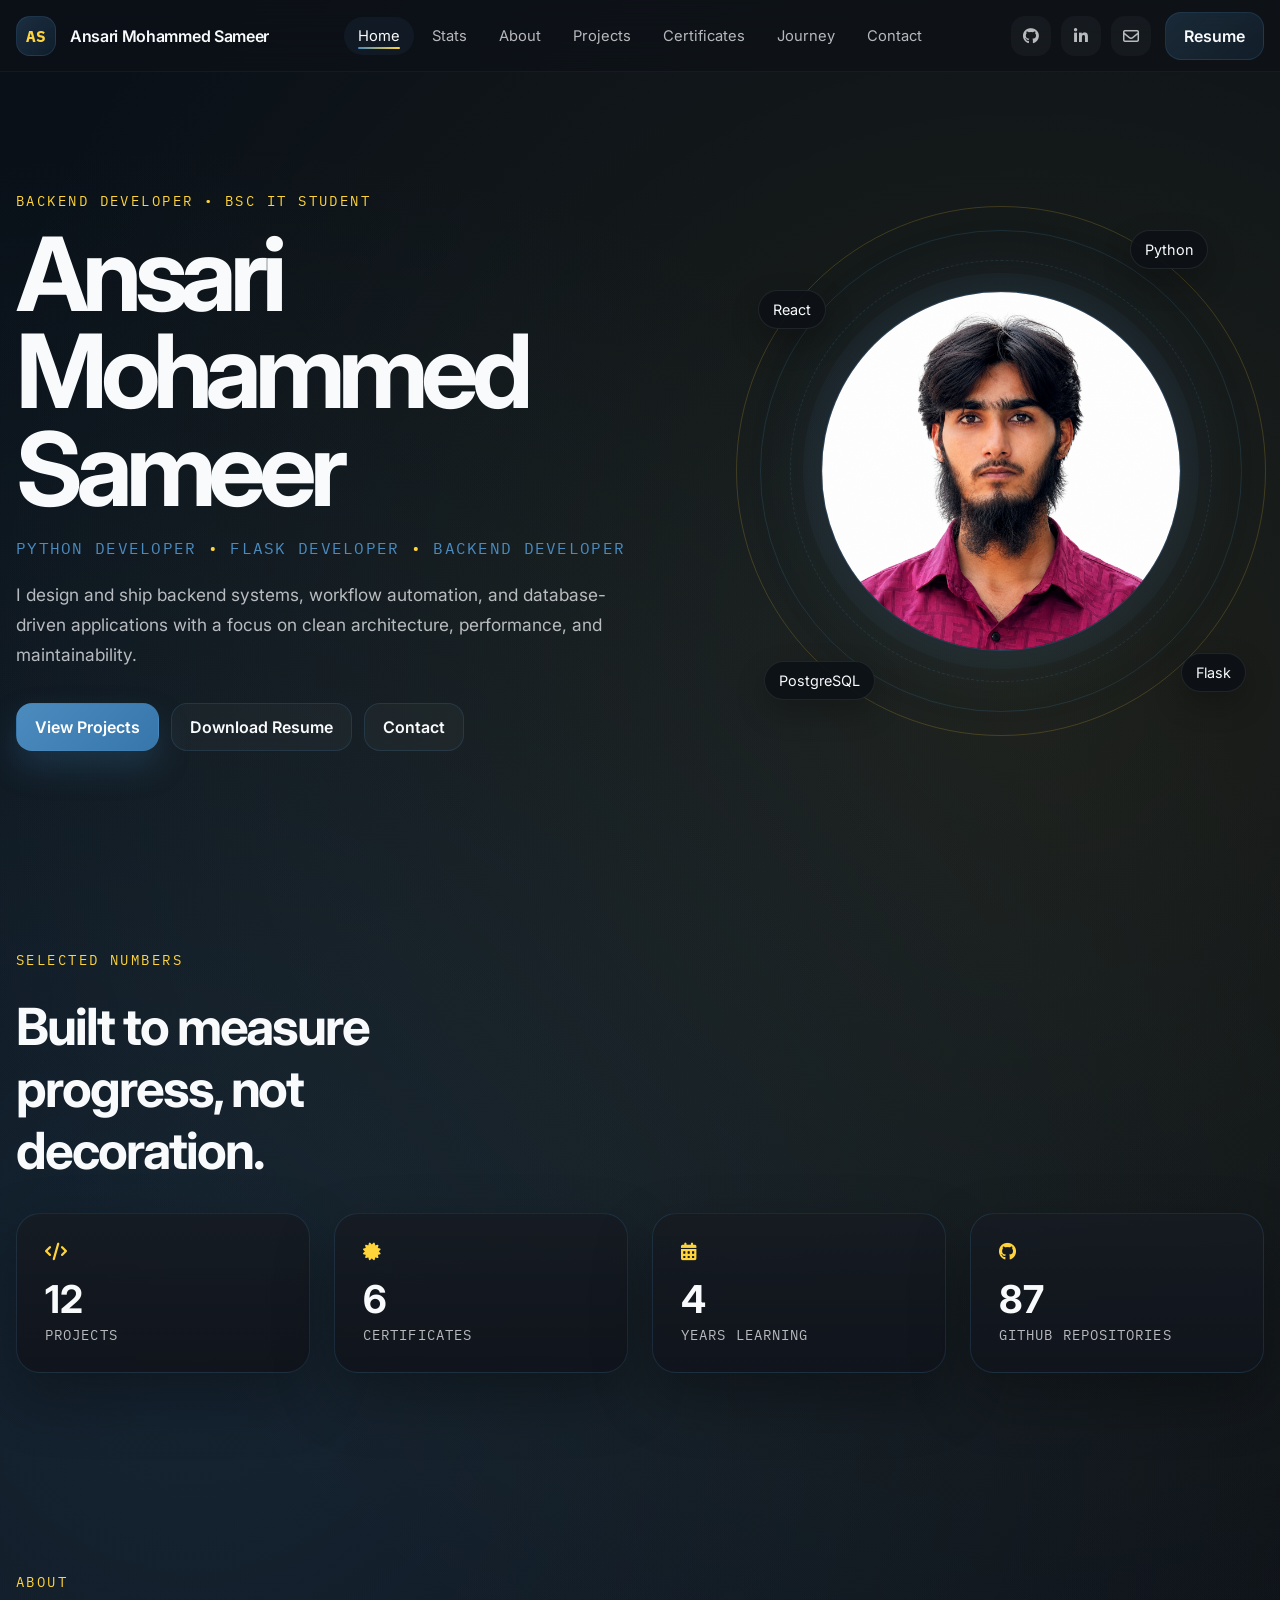
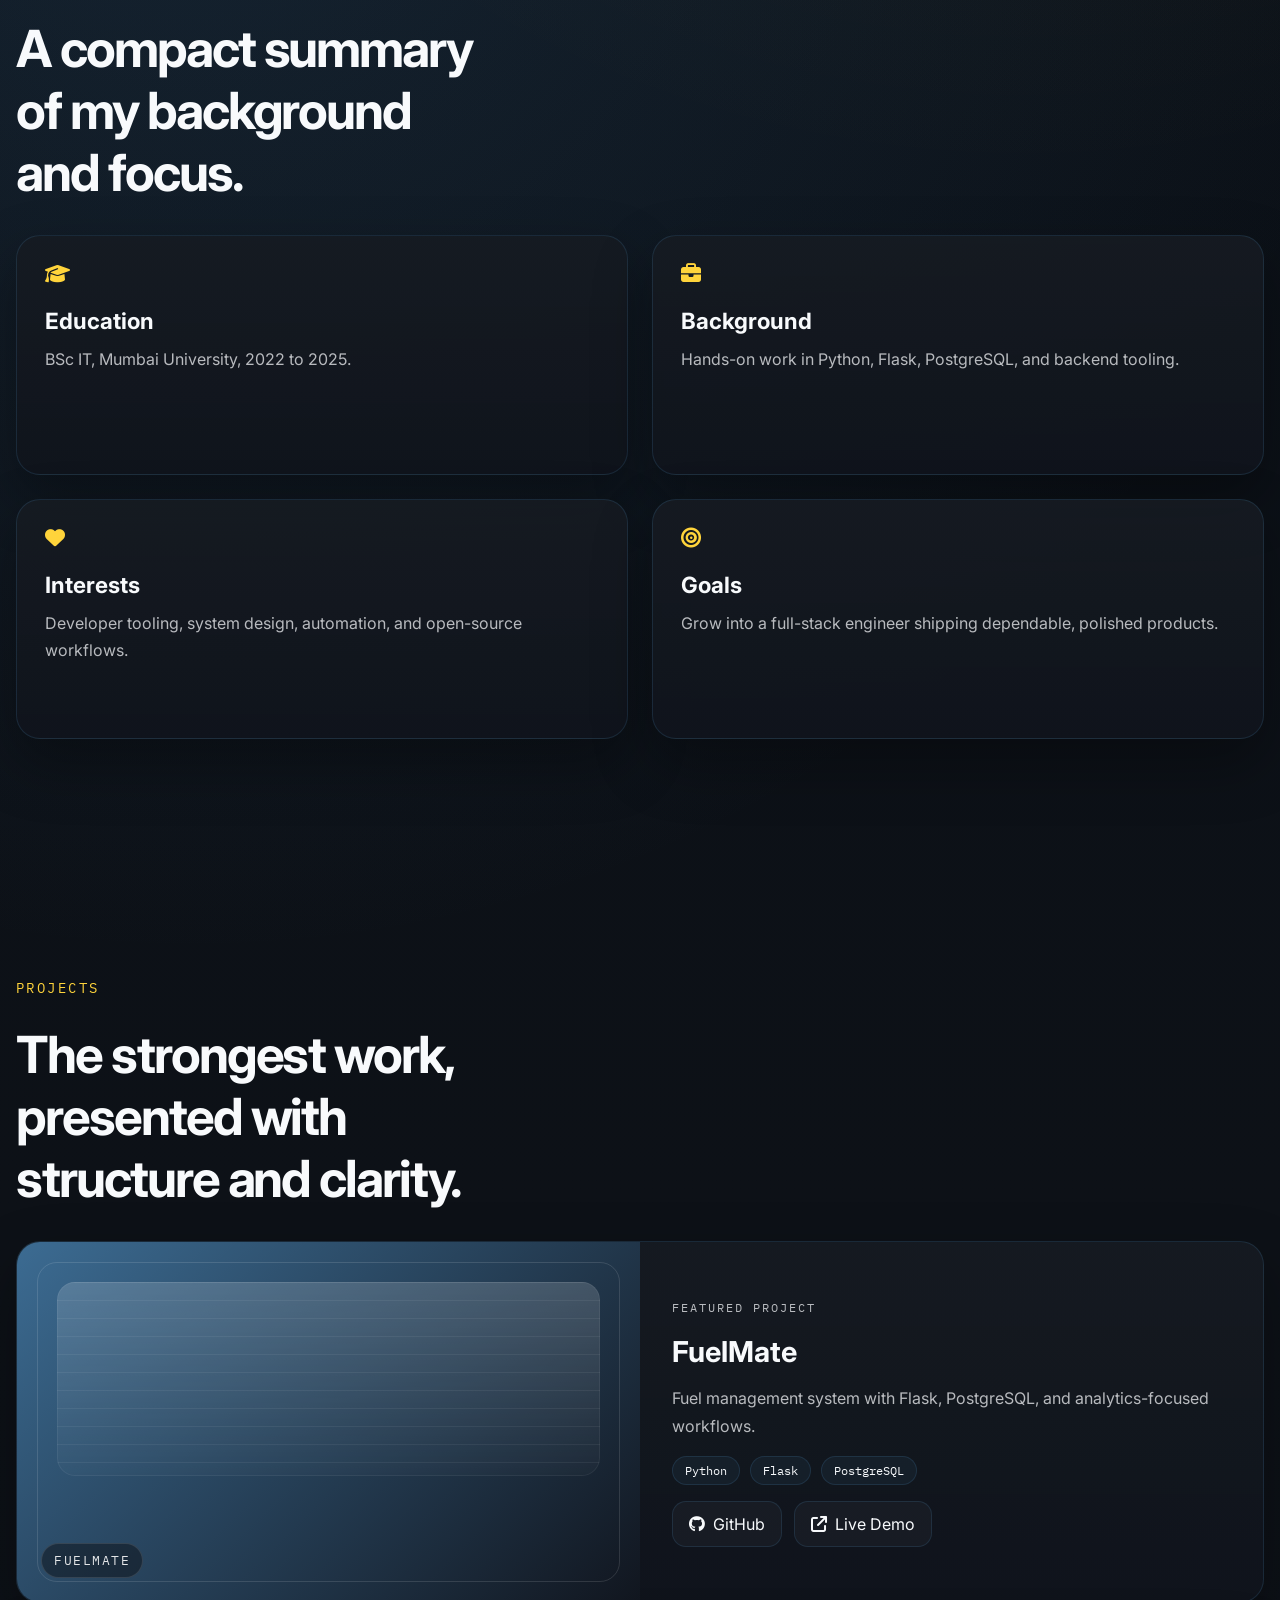
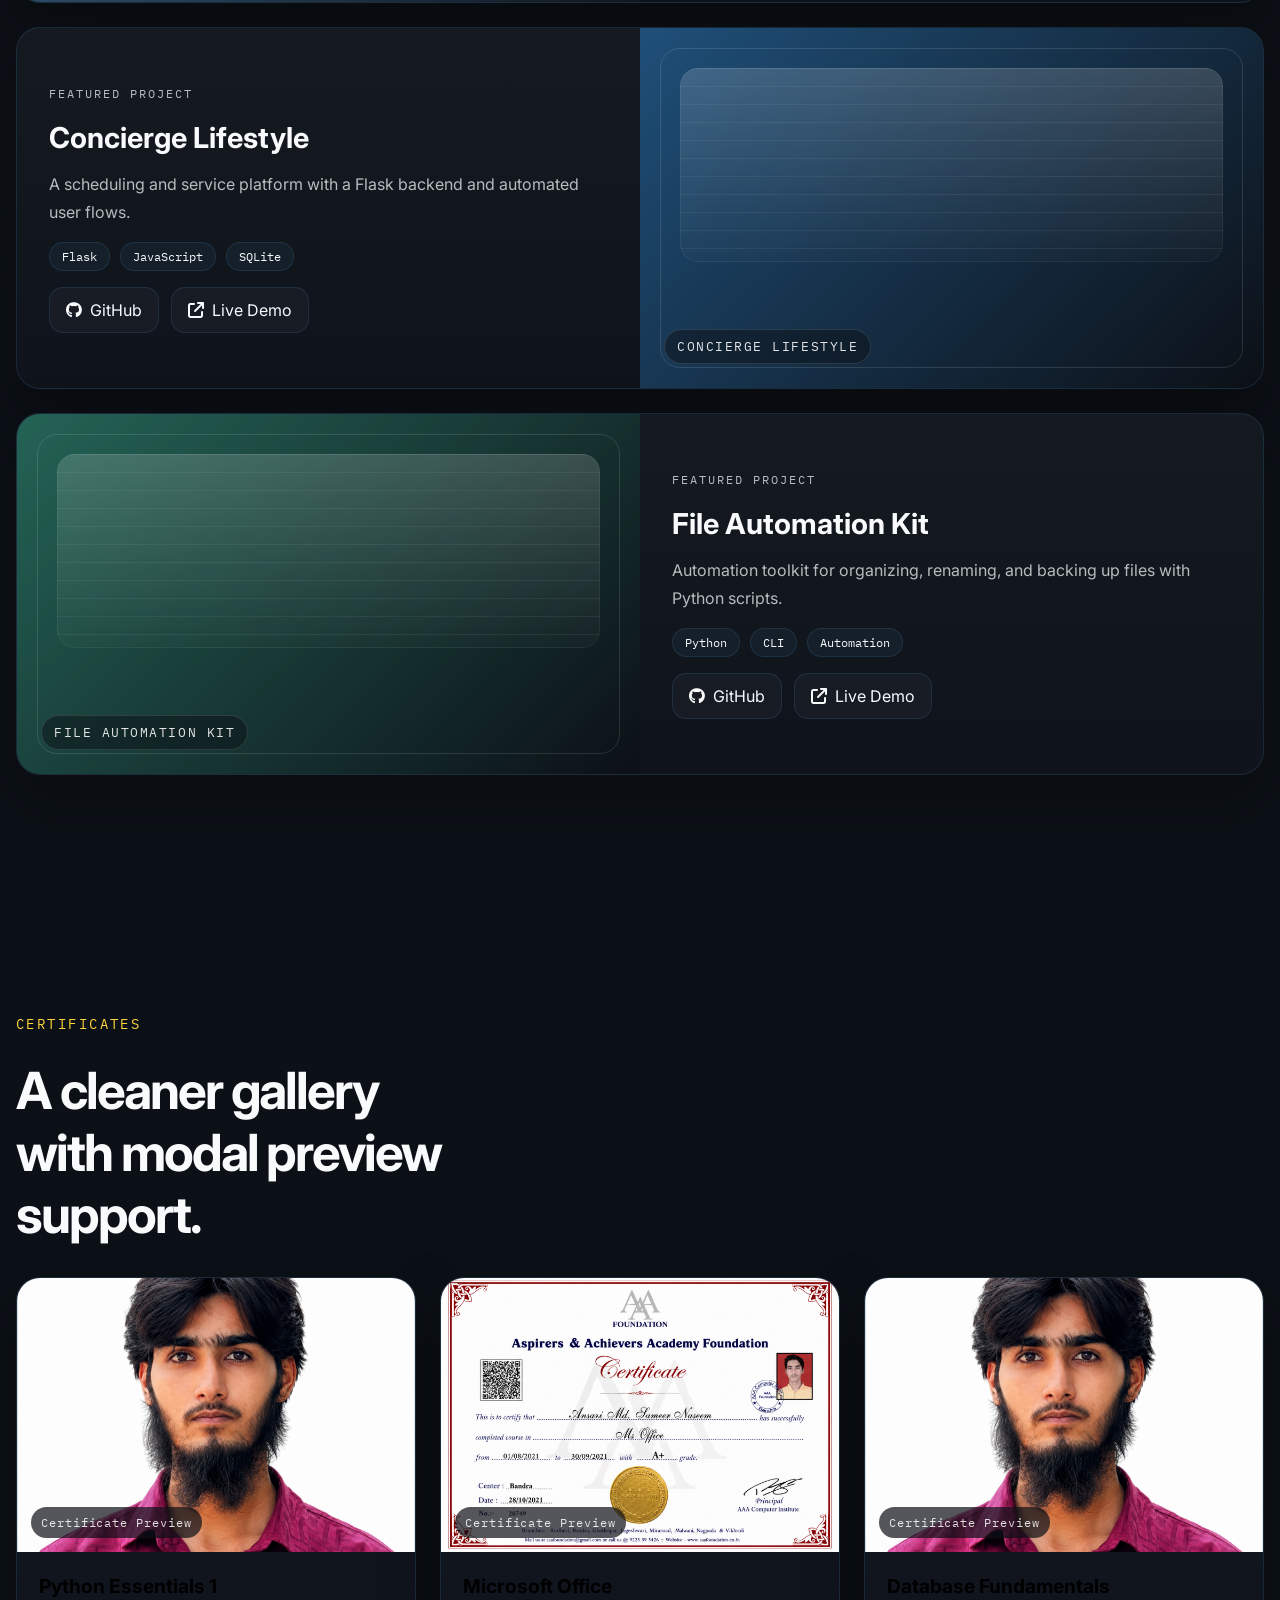
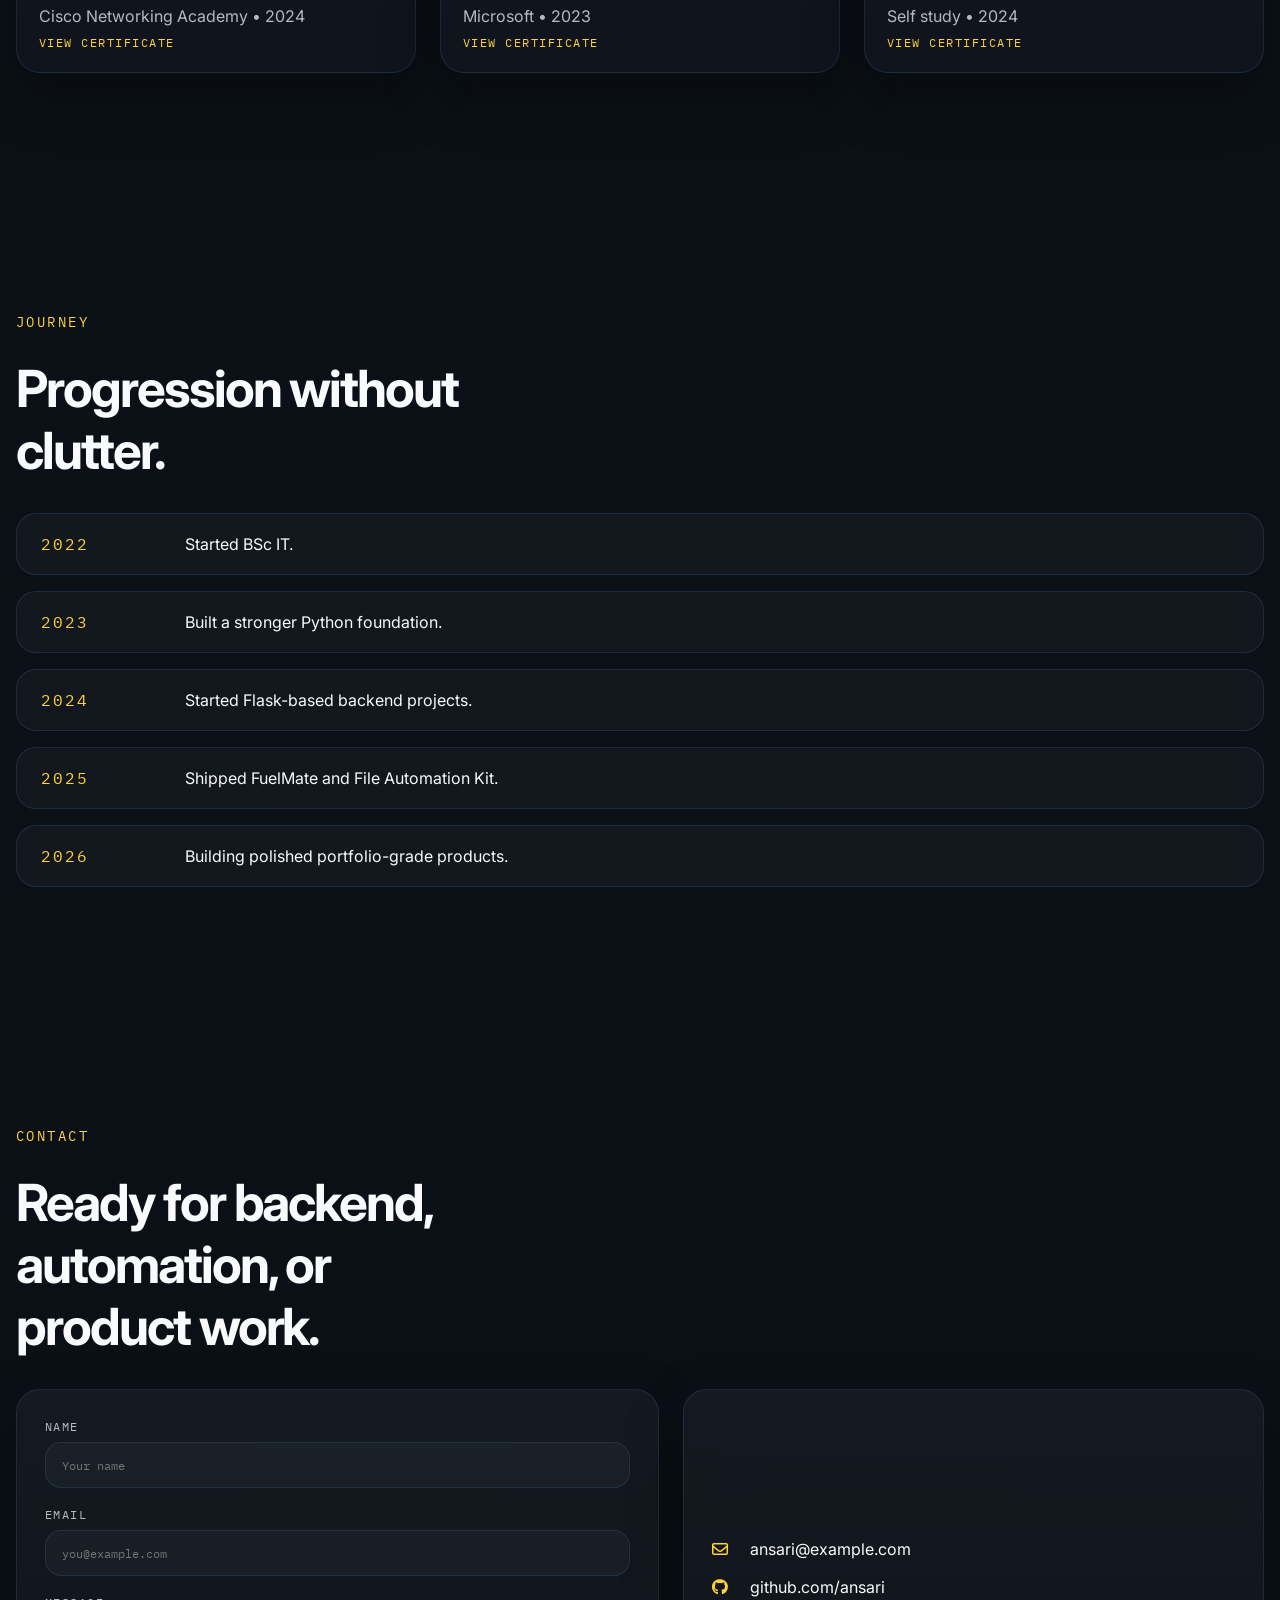
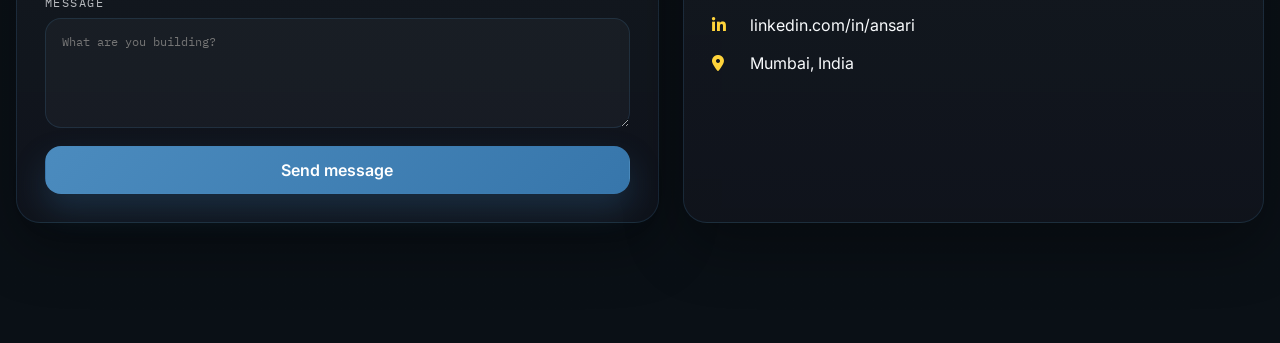
==== index.html @ 818514d9 "Initial portfolio setup" ====
<!DOCTYPE html>
<html lang="en">
<head>
  <meta charset="UTF-8">
  <meta name="viewport" content="width=device-width, initial-scale=1.0">
  <meta name="description" content="Ansari Mohammed Sameer - Backend developer portfolio focused on Python, Flask, PostgreSQL, and modern web systems.">
  <title>Ansari Mohammed Sameer | Backend Developer</title>
  <link rel="preconnect" href="https://fonts.googleapis.com">
  <link rel="preconnect" href="https://fonts.gstatic.com" crossorigin>
  <link href="https://fonts.googleapis.com/css2?family=Inter:wght@400;500;600;700;800&family=IBM+Plex+Mono:wght@400;500;600;700&display=swap" rel="stylesheet">
  <link rel="stylesheet" href="https://cdnjs.cloudflare.com/ajax/libs/font-awesome/6.5.2/css/all.min.css">
  <link rel="stylesheet" href="assets/css/style.css">
  <script src="https://cdn.jsdelivr.net/npm/gsap@3.12.5/dist/gsap.min.js" defer></script>
  <script src="https://cdn.jsdelivr.net/npm/gsap@3.12.5/dist/ScrollTrigger.min.js" defer></script>
  <script src="assets/js/main.js" defer></script>
</head>
<body>
  <div class="page-shell">
    <header class="site-header" id="site-header">
      <div class="container header-inner">
        <a class="brand" href="#hero" aria-label="Go to top">
          <span class="brand-mark">AS</span>
          <span class="brand-text">Ansari Mohammed Sameer</span>
        </a>
        <button class="nav-toggle" type="button" aria-label="Open menu" aria-expanded="false">
          <span></span><span></span><span></span>
        </button>
        <nav class="site-nav" aria-label="Primary navigation">
          <a href="#hero" class="nav-link is-active">Home</a>
          <a href="#stats" class="nav-link">Stats</a>
          <a href="#about" class="nav-link">About</a>
          <a href="#projects" class="nav-link">Projects</a>
          <a href="#certificates" class="nav-link">Certificates</a>
          <a href="#journey" class="nav-link">Journey</a>
          <a href="#contact" class="nav-link">Contact</a>
        </nav>
        <div class="header-actions">
          <div class="social-links" aria-label="Social links">
            <a href="#" aria-label="GitHub"><i class="fa-brands fa-github"></i></a>
            <a href="#" aria-label="LinkedIn"><i class="fa-brands fa-linkedin-in"></i></a>
            <a href="#" aria-label="Email"><i class="fa-regular fa-envelope"></i></a>
          </div>
          <a href="#" class="resume-button">Resume</a>
        </div>
      </div>
      <div class="nav-backdrop" hidden></div>
    </header>

    <main>
      <section class="hero section" id="hero">
        <div class="container hero-grid">
          <div class="hero-copy">
            <p class="eyebrow">Backend Developer • BSc IT Student</p>
            <h1>Ansari Mohammed Sameer</h1>
            <p class="role-line">Python Developer <span>•</span> Flask Developer <span>•</span> Backend Developer</p>
            <p class="hero-description">
              I design and ship backend systems, workflow automation, and database-driven applications with a focus on clean architecture, performance, and maintainability.
            </p>
            <div class="hero-actions">
              <a href="#projects" class="button button-primary">View Projects</a>
              <a href="#" class="button button-secondary resume-trigger">Download Resume</a>
              <a href="#contact" class="button button-secondary">Contact</a>
            </div>
          </div>

          <div class="hero-visual" aria-label="Profile and technology showcase">
            <div class="profile-orbit">
              <div class="orbit-ring orbit-ring-1"></div>
              <div class="orbit-ring orbit-ring-2"></div>
              <div class="orbit-ring orbit-ring-3"></div>
              <div class="orbit-core">
                <img src="assets/images/profile.png" alt="Ansari Mohammed Sameer">
              </div>
              <span class="tech-badge tech-badge-python">Python</span>
              <span class="tech-badge tech-badge-flask">Flask</span>
              <span class="tech-badge tech-badge-postgres">PostgreSQL</span>
              <span class="tech-badge tech-badge-react">React</span>
            </div>
          </div>
        </div>
      </section>

      <section class="stats section section-tight" id="stats">
        <div class="container">
          <div class="section-heading">
            <p class="eyebrow">Selected numbers</p>
            <h2>Built to measure progress, not decoration.</h2>
          </div>
          <div class="stats-grid">
            <article class="stat-card">
              <i class="fa-solid fa-code"></i>
              <strong data-count="12">0</strong>
              <span>Projects</span>
            </article>
            <article class="stat-card">
              <i class="fa-solid fa-certificate"></i>
              <strong data-count="6">0</strong>
              <span>Certificates</span>
            </article>
            <article class="stat-card">
              <i class="fa-solid fa-calendar-days"></i>
              <strong data-count="4">0</strong>
              <span>Years Learning</span>
            </article>
            <article class="stat-card">
              <i class="fa-brands fa-github"></i>
              <strong data-count="87">0</strong>
              <span>GitHub Repositories</span>
            </article>
          </div>
        </div>
      </section>

      <section class="section" id="about">
        <div class="container">
          <div class="section-heading">
            <p class="eyebrow">About</p>
            <h2>A compact summary of my background and focus.</h2>
          </div>
          <div class="feature-grid">
            <article class="feature-card">
              <i class="fa-solid fa-graduation-cap"></i>
              <h3>Education</h3>
              <p>BSc IT, Mumbai University, 2022 to 2025.</p>
            </article>
            <article class="feature-card">
              <i class="fa-solid fa-briefcase"></i>
              <h3>Background</h3>
              <p>Hands-on work in Python, Flask, PostgreSQL, and backend tooling.</p>
            </article>
            <article class="feature-card">
              <i class="fa-solid fa-heart"></i>
              <h3>Interests</h3>
              <p>Developer tooling, system design, automation, and open-source workflows.</p>
            </article>
            <article class="feature-card">
              <i class="fa-solid fa-bullseye"></i>
              <h3>Goals</h3>
              <p>Grow into a full-stack engineer shipping dependable, polished products.</p>
            </article>
          </div>
        </div>
      </section>

      <section class="section" id="projects">
        <div class="container">
          <div class="section-heading">
            <p class="eyebrow">Projects</p>
            <h2>The strongest work, presented with structure and clarity.</h2>
          </div>
          <div class="project-stack">
            <article class="project-card project-card-left">
              <div class="project-visual project-visual-fuelmate">
                <span class="project-screenshot-label">FuelMate</span>
              </div>
              <div class="project-content">
                <p class="project-kicker">Featured project</p>
                <h3>FuelMate</h3>
                <p>Fuel management system with Flask, PostgreSQL, and analytics-focused workflows.</p>
                <div class="tech-row">
                  <span>Python</span><span>Flask</span><span>PostgreSQL</span>
                </div>
                <div class="project-links">
                  <a href="#"><i class="fa-brands fa-github"></i> GitHub</a>
                  <a href="#"><i class="fa-solid fa-arrow-up-right-from-square"></i> Live Demo</a>
                </div>
              </div>
            </article>

            <article class="project-card project-card-right">
              <div class="project-visual project-visual-concierge">
                <span class="project-screenshot-label">Concierge Lifestyle</span>
              </div>
              <div class="project-content">
                <p class="project-kicker">Featured project</p>
                <h3>Concierge Lifestyle</h3>
                <p>A scheduling and service platform with a Flask backend and automated user flows.</p>
                <div class="tech-row">
                  <span>Flask</span><span>JavaScript</span><span>SQLite</span>
                </div>
                <div class="project-links">
                  <a href="#"><i class="fa-brands fa-github"></i> GitHub</a>
                  <a href="#"><i class="fa-solid fa-arrow-up-right-from-square"></i> Live Demo</a>
                </div>
              </div>
            </article>

            <article class="project-card project-card-left">
              <div class="project-visual project-visual-automation">
                <span class="project-screenshot-label">File Automation Kit</span>
              </div>
              <div class="project-content">
                <p class="project-kicker">Featured project</p>
                <h3>File Automation Kit</h3>
                <p>Automation toolkit for organizing, renaming, and backing up files with Python scripts.</p>
                <div class="tech-row">
                  <span>Python</span><span>CLI</span><span>Automation</span>
                </div>
                <div class="project-links">
                  <a href="#"><i class="fa-brands fa-github"></i> GitHub</a>
                  <a href="#"><i class="fa-solid fa-arrow-up-right-from-square"></i> Live Demo</a>
                </div>
              </div>
            </article>
          </div>
        </div>
      </section>

      <section class="section" id="certificates">
        <div class="container">
          <div class="section-heading">
            <p class="eyebrow">Certificates</p>
            <h2>A cleaner gallery with modal preview support.</h2>
          </div>
          <div class="certificate-grid">
            <button class="certificate-card" data-title="Python Essentials 1" data-issuer="Cisco Networking Academy" data-year="2024" data-preview="assets/images/profile.png" type="button">
              <div class="certificate-image certificate-image-placeholder">
                <img src="assets/images/profile.png" alt="Python Essentials 1 preview">
              </div>
              <div class="certificate-meta">
                <h3>Python Essentials 1</h3>
                <p>Cisco Networking Academy • 2024</p>
                <span>View certificate</span>
              </div>
            </button>
            <button class="certificate-card" data-title="Microsoft Office" data-issuer="Microsoft" data-year="2023" data-preview="assets/images/MS-Office.png" type="button">
              <div class="certificate-image">
                <img src="assets/images/MS-Office.png" alt="Microsoft Office certificate">
              </div>
              <div class="certificate-meta">
                <h3>Microsoft Office</h3>
                <p>Microsoft • 2023</p>
                <span>View certificate</span>
              </div>
            </button>
            <button class="certificate-card" data-title="Database Fundamentals" data-issuer="Self study" data-year="2024" data-preview="assets/images/profile.png" type="button">
              <div class="certificate-image certificate-image-placeholder">
                <img src="assets/images/profile.png" alt="Database Fundamentals preview">
              </div>
              <div class="certificate-meta">
                <h3>Database Fundamentals</h3>
                <p>Self study • 2024</p>
                <span>View certificate</span>
              </div>
            </button>
          </div>
        </div>
      </section>

      <section class="section" id="journey">
        <div class="container">
          <div class="section-heading">
            <p class="eyebrow">Journey</p>
            <h2>Progression without clutter.</h2>
          </div>
          <div class="timeline">
            <article class="timeline-item"><span>2022</span><p>Started BSc IT.</p></article>
            <article class="timeline-item"><span>2023</span><p>Built a stronger Python foundation.</p></article>
            <article class="timeline-item"><span>2024</span><p>Started Flask-based backend projects.</p></article>
            <article class="timeline-item"><span>2025</span><p>Shipped FuelMate and File Automation Kit.</p></article>
            <article class="timeline-item"><span>2026</span><p>Building polished portfolio-grade products.</p></article>
          </div>
        </div>
      </section>

      <section class="section" id="contact">
        <div class="container">
          <div class="section-heading">
            <p class="eyebrow">Contact</p>
            <h2>Ready for backend, automation, or product work.</h2>
          </div>
          <div class="contact-grid">
            <form class="contact-form">
              <label>
                Name
                <input type="text" placeholder="Your name" required>
              </label>
              <label>
                Email
                <input type="email" placeholder="you@example.com" required>
              </label>
              <label>
                Message
                <textarea rows="5" placeholder="What are you building?"></textarea>
              </label>
              <button type="submit" class="button button-primary">Send message</button>
            </form>
            <aside class="contact-panel">
              <p><i class="fa-regular fa-envelope"></i> ansari@example.com</p>
              <p><i class="fa-brands fa-github"></i> github.com/ansari</p>
              <p><i class="fa-brands fa-linkedin-in"></i> linkedin.com/in/ansari</p>
              <p><i class="fa-solid fa-location-dot"></i> Mumbai, India</p>
            </aside>
          </div>
        </div>
      </section>
    </main>
  </div>

  <div class="modal-overlay" hidden>
    <div class="modal-dialog" role="dialog" aria-modal="true" aria-labelledby="certificate-title">
      <button class="modal-close" type="button" aria-label="Close preview"><i class="fa-solid fa-xmark"></i></button>
      <div class="modal-preview">
        <img src="" alt="">
      </div>
      <div class="modal-copy">
        <h3 id="certificate-title"></h3>
        <p></p>
      </div>
    </div>
  </div>
</body>
</html>
---- assets/css/style.css ----
:root {
  --blue: #4B8BBE;
  --dark-blue: #3776AB;
  --yellow: #FFD43B;
  --bg: #0D1117;
  --surface: rgba(22, 27, 34, 0.88);
  --surface-strong: #161B22;
  --surface-soft: #1C222B;
  --border: rgba(75, 139, 190, 0.18);
  --border-strong: rgba(75, 139, 190, 0.35);
  --text: #F8FAFC;
  --muted: rgba(248, 250, 252, 0.72);
  --shadow: 0 24px 60px rgba(0, 0, 0, 0.32);
  --radius-card: 24px;
  --radius-button: 16px;
  --container: 1280px;
  --space-8: 8px;
  --space-12: 12px;
  --space-16: 16px;
  --space-24: 24px;
  --space-32: 32px;
  --space-48: 48px;
  --space-64: 64px;
  --space-80: 80px;
  --space-120: 120px;
  --mono: 'IBM Plex Mono', monospace;
  --sans: 'Inter', system-ui, -apple-system, sans-serif;
}

* { box-sizing: border-box; }
html { scroll-behavior: smooth; }
body {
  margin: 0;
  font-family: var(--sans);
  color: var(--text);
  background:
    radial-gradient(circle at 15% 20%, rgba(75, 139, 190, 0.16), transparent 22%),
    radial-gradient(circle at 80% 10%, rgba(255, 212, 59, 0.08), transparent 18%),
    linear-gradient(180deg, #091018 0%, var(--bg) 42%, #0a1016 100%);
  overflow-x: clip;
}
body.nav-open { overflow: hidden; }
img { display: block; max-width: 100%; }
a { color: inherit; text-decoration: none; }
button, input, textarea { font: inherit; }

.container {
  width: min(calc(100% - 32px), var(--container));
  margin: 0 auto;
}

.page-shell {
  position: relative;
}

.site-header {
  position: sticky;
  top: 0;
  z-index: 30;
  height: 72px;
  backdrop-filter: blur(18px);
  -webkit-backdrop-filter: blur(18px);
  background: rgba(13, 17, 23, 0.62);
  border-bottom: 1px solid rgba(255, 255, 255, 0.04);
}

.header-inner {
  height: 72px;
  display: grid;
  grid-template-columns: auto 1fr auto;
  align-items: center;
  gap: var(--space-24);
}

.brand {
  display: inline-flex;
  align-items: center;
  gap: 14px;
  min-width: 0;
}

.brand-mark {
  width: 40px;
  height: 40px;
  border-radius: 14px;
  display: grid;
  place-items: center;
  background: linear-gradient(135deg, rgba(75, 139, 190, 0.25), rgba(55, 118, 171, 0.14));
  border: 1px solid var(--border);
  color: var(--yellow);
  font-family: var(--mono);
  font-weight: 700;
}

.brand-text {
  font-weight: 600;
  letter-spacing: -0.02em;
  white-space: nowrap;
  overflow: hidden;
  text-overflow: ellipsis;
}

.site-nav {
  display: flex;
  justify-content: center;
  gap: 4px;
  align-items: center;
}

.nav-link {
  position: relative;
  padding: 10px 14px;
  color: var(--muted);
  font-size: 0.92rem;
  border-radius: 999px;
  transition: color 180ms ease, background-color 180ms ease, transform 180ms ease;
}

.nav-link::after {
  content: '';
  position: absolute;
  left: 14px;
  right: 14px;
  bottom: 6px;
  height: 2px;
  border-radius: 999px;
  background: linear-gradient(90deg, var(--blue), var(--yellow));
  transform: scaleX(0);
  transform-origin: center;
  transition: transform 220ms ease;
}

.nav-link:hover,
.nav-link.is-active {
  color: var(--text);
  background: rgba(75, 139, 190, 0.08);
}

.nav-link.is-active::after {
  transform: scaleX(1);
}

.header-actions {
  display: flex;
  align-items: center;
  gap: 14px;
}

.social-links {
  display: flex;
  align-items: center;
  gap: 10px;
}

.social-links a {
  width: 40px;
  height: 40px;
  display: grid;
  place-items: center;
  border-radius: 14px;
  color: var(--muted);
  background: rgba(255, 255, 255, 0.03);
  border: 1px solid transparent;
  transition: transform 180ms ease, color 180ms ease, border-color 180ms ease, background 180ms ease;
}

.social-links a:hover {
  transform: translateY(-2px);
  color: var(--yellow);
  border-color: var(--border);
  background: rgba(75, 139, 190, 0.08);
}

.resume-button,
.button {
  display: inline-flex;
  align-items: center;
  justify-content: center;
  gap: 10px;
  min-height: 48px;
  padding: 0 18px;
  border-radius: var(--radius-button);
  border: 1px solid transparent;
  font-weight: 600;
  transition: transform 180ms ease, background 180ms ease, border-color 180ms ease, color 180ms ease, box-shadow 180ms ease;
}

.resume-button {
  background: linear-gradient(135deg, rgba(75, 139, 190, 0.2), rgba(55, 118, 171, 0.12));
  border-color: var(--border);
}

.button-primary {
  background: linear-gradient(135deg, var(--blue), var(--dark-blue));
  color: #fff;
  box-shadow: 0 16px 32px rgba(55, 118, 171, 0.26);
}

.button-secondary {
  background: rgba(255, 255, 255, 0.03);
  border-color: var(--border);
  color: var(--text);
}

.resume-button:hover,
.button:hover {
  transform: translateY(-2px);
}

.nav-toggle {
  display: none;
  width: 48px;
  height: 48px;
  border-radius: 16px;
  border: 1px solid var(--border);
  background: rgba(255, 255, 255, 0.03);
  color: var(--text);
  padding: 0;
  cursor: pointer;
}

.nav-toggle span {
  display: block;
  width: 18px;
  height: 2px;
  margin: 4px auto;
  background: currentColor;
  border-radius: 999px;
  transition: transform 180ms ease, opacity 180ms ease;
}

.nav-toggle.is-open span:nth-child(1) { transform: translateY(6px) rotate(45deg); }
.nav-toggle.is-open span:nth-child(2) { opacity: 0; }
.nav-toggle.is-open span:nth-child(3) { transform: translateY(-6px) rotate(-45deg); }

.nav-backdrop {
  position: fixed;
  inset: 72px 0 0;
  background: rgba(8, 12, 18, 0.74);
  backdrop-filter: blur(6px);
}

.section {
  padding-block: var(--space-120);
}

.section-tight {
  padding-block: var(--space-80);
}

.hero-grid {
  display: grid;
  grid-template-columns: 1.1fr 0.9fr;
  align-items: center;
  gap: var(--space-80);
}

.hero-copy {
  max-width: 760px;
}

.eyebrow {
  margin: 0 0 16px;
  color: var(--yellow);
  font-family: var(--mono);
  font-size: 0.85rem;
  letter-spacing: 0.18em;
  text-transform: uppercase;
}

.hero h1 {
  margin: 0;
  font-size: clamp(4rem, 8vw, 7rem);
  line-height: 0.95;
  letter-spacing: -0.07em;
  max-width: 11ch;
  text-wrap: balance;
}

.role-line {
  margin: 20px 0 0;
  font-family: var(--mono);
  color: var(--blue);
  font-size: 1rem;
  letter-spacing: 0.08em;
  text-transform: uppercase;
}

.role-line span {
  color: var(--yellow);
}

.hero-description {
  max-width: 600px;
  margin: 22px 0 0;
  color: var(--muted);
  font-size: 1.08rem;
  line-height: 1.75;
}

.hero-actions {
  display: flex;
  flex-wrap: wrap;
  gap: 12px;
  margin-top: 32px;
}

.hero-visual {
  display: flex;
  justify-content: center;
}

.profile-orbit {
  position: relative;
  width: min(100%, 560px);
  aspect-ratio: 1;
  display: grid;
  place-items: center;
}

.orbit-core {
  position: relative;
  width: 360px;
  height: 360px;
  border-radius: 50%;
  overflow: hidden;
  background: radial-gradient(circle at 50% 40%, rgba(255, 212, 59, 0.1), transparent 55%), var(--surface-strong);
  border: 1px solid rgba(75, 139, 190, 0.34);
  box-shadow: 0 0 0 18px rgba(75, 139, 190, 0.05), 0 0 80px rgba(75, 139, 190, 0.16);
  z-index: 2;
}

.orbit-core img {
  width: 100%;
  height: 100%;
  object-fit: cover;
  object-position: center 18%;
}

.orbit-ring {
  position: absolute;
  border-radius: 50%;
  border: 1px solid rgba(75, 139, 190, 0.18);
}

.orbit-ring-1 {
  inset: 22px;
  animation: orbitSpin 26s linear infinite;
}

.orbit-ring-2 {
  inset: -2px;
  border-color: rgba(255, 212, 59, 0.18);
  animation: orbitSpinReverse 34s linear infinite;
}

.orbit-ring-3 {
  inset: 52px;
  border-style: dashed;
  animation: orbitSpin 42s linear infinite;
}

.tech-badge {
  position: absolute;
  z-index: 3;
  padding: 10px 14px;
  border-radius: 999px;
  background: rgba(13, 17, 23, 0.9);
  border: 1px solid rgba(255, 255, 255, 0.08);
  box-shadow: 0 12px 30px rgba(0, 0, 0, 0.24);
  font-size: 0.9rem;
  animation: floatBadge 5s ease-in-out infinite;
}

.tech-badge-python { top: 22px; right: 56px; }
.tech-badge-flask { bottom: 42px; right: 18px; animation-delay: 0.6s; }
.tech-badge-postgres { bottom: 34px; left: 26px; animation-delay: 1.2s; }
.tech-badge-react { top: 82px; left: 20px; animation-delay: 1.8s; }

.stats-grid {
  display: grid;
  grid-template-columns: repeat(4, minmax(0, 1fr));
  gap: 24px;
  margin-top: 32px;
}

.stat-card {
  padding: 28px;
  border-radius: var(--radius-card);
  border: 1px solid var(--border);
  background: linear-gradient(180deg, rgba(22, 27, 34, 0.9), rgba(16, 20, 28, 0.95));
  box-shadow: var(--shadow);
  transition: transform 180ms ease, border-color 180ms ease, box-shadow 180ms ease;
}

.stat-card:hover {
  transform: translateY(-4px);
  border-color: var(--border-strong);
  box-shadow: 0 30px 60px rgba(0, 0, 0, 0.34);
}

.stat-card i {
  font-size: 1.1rem;
  color: var(--yellow);
}

.stat-card strong {
  display: block;
  margin-top: 18px;
  font-size: clamp(2rem, 3vw, 3rem);
  line-height: 1;
}

.stat-card span {
  display: block;
  margin-top: 8px;
  color: var(--muted);
  font-family: var(--mono);
  font-size: 0.85rem;
  letter-spacing: 0.08em;
  text-transform: uppercase;
}

.section-heading {
  display: grid;
  gap: 10px;
  margin-bottom: 32px;
}

.section-heading h2 {
  margin: 0;
  font-size: clamp(2rem, 4vw, 3.2rem);
  letter-spacing: -0.04em;
  max-width: 14ch;
}

.feature-grid {
  display: grid;
  grid-template-columns: repeat(2, minmax(0, 1fr));
  gap: 24px;
}

.feature-card {
  min-height: 240px;
  padding: 28px;
  border-radius: var(--radius-card);
  background: linear-gradient(180deg, rgba(22, 27, 34, 0.9), rgba(16, 20, 28, 0.96));
  border: 1px solid var(--border);
  box-shadow: var(--shadow);
  transition: transform 180ms ease, border-color 180ms ease, box-shadow 180ms ease;
}

.feature-card:hover {
  transform: translateY(-6px);
  border-color: var(--border-strong);
  box-shadow: 0 32px 70px rgba(0, 0, 0, 0.36);
}

.feature-card i {
  font-size: 1.25rem;
  color: var(--yellow);
}

.feature-card h3 {
  margin: 22px 0 12px;
  font-size: 1.4rem;
}

.feature-card p {
  margin: 0;
  color: var(--muted);
  line-height: 1.7;
}

.project-stack {
  display: grid;
  gap: 24px;
}

.project-card {
  display: grid;
  grid-template-columns: 1fr 1fr;
  gap: 0;
  overflow: hidden;
  border-radius: var(--radius-card);
  border: 1px solid var(--border);
  background: linear-gradient(180deg, rgba(22, 27, 34, 0.9), rgba(16, 20, 28, 0.96));
  box-shadow: var(--shadow);
}

.project-card-right .project-visual {
  order: 2;
}

.project-visual {
  min-height: 360px;
  position: relative;
  padding: 24px;
  display: flex;
  align-items: flex-end;
  background:
    radial-gradient(circle at 18% 20%, rgba(255, 255, 255, 0.18), transparent 24%),
    radial-gradient(circle at 82% 22%, rgba(255, 212, 59, 0.18), transparent 20%),
    linear-gradient(135deg, rgba(55, 118, 171, 0.78), rgba(13, 17, 23, 0.86));
}

.project-visual::before {
  content: '';
  position: absolute;
  inset: 20px;
  border-radius: 20px;
  border: 1px solid rgba(255, 255, 255, 0.12);
}

.project-visual::after {
  content: '';
  position: absolute;
  inset: 40px 40px auto;
  height: 54%;
  border-radius: 18px;
  background:
    linear-gradient(180deg, rgba(255, 255, 255, 0.16), rgba(255, 255, 255, 0.02)),
    repeating-linear-gradient(180deg, rgba(255, 255, 255, 0.06) 0 1px, transparent 1px 18px);
  box-shadow: inset 0 0 0 1px rgba(255, 255, 255, 0.06);
}

.project-visual-fuelmate { background: linear-gradient(135deg, rgba(75, 139, 190, 0.72), rgba(17, 22, 31, 0.96)); }
.project-visual-concierge { background: linear-gradient(135deg, rgba(33, 91, 140, 0.82), rgba(12, 16, 22, 0.96)); }
.project-visual-automation { background: linear-gradient(135deg, rgba(40, 120, 100, 0.78), rgba(12, 16, 22, 0.96)); }

.project-screenshot-label {
  position: relative;
  z-index: 1;
  font-family: var(--mono);
  font-size: 0.8rem;
  letter-spacing: 0.12em;
  text-transform: uppercase;
  color: rgba(255, 255, 255, 0.88);
  background: rgba(13, 17, 23, 0.5);
  padding: 8px 12px;
  border-radius: 999px;
  border: 1px solid rgba(255, 255, 255, 0.12);
}

.project-content {
  padding: 32px;
  display: grid;
  align-content: center;
  gap: 16px;
}

.project-kicker {
  margin: 0;
  color: var(--yellow);
  font-family: var(--mono);
  font-size: 0.78rem;
  letter-spacing: 0.16em;
  text-transform: uppercase;
}

.project-content h3 {
  margin: 0;
  font-size: 1.8rem;
}

.project-content p {
  margin: 0;
  color: var(--muted);
  line-height: 1.7;
}

.tech-row {
  display: flex;
  flex-wrap: wrap;
  gap: 10px;
}

.tech-row span {
  padding: 6px 12px;
  border-radius: 999px;
  border: 1px solid var(--border);
  background: rgba(75, 139, 190, 0.08);
  color: var(--text);
  font-family: var(--mono);
  font-size: 0.74rem;
}

.project-links {
  display: flex;
  flex-wrap: wrap;
  gap: 12px;
}

.project-links a {
  display: inline-flex;
  align-items: center;
  gap: 8px;
  padding: 12px 16px;
  border-radius: 14px;
  background: rgba(255, 255, 255, 0.03);
  border: 1px solid var(--border);
  transition: transform 180ms ease, border-color 180ms ease, background 180ms ease;
}

.project-links a:hover {
  transform: translateY(-2px);
  background: rgba(75, 139, 190, 0.08);
  border-color: var(--border-strong);
}

.certificate-grid {
  display: grid;
  grid-template-columns: repeat(3, minmax(0, 1fr));
  gap: 24px;
}

.certificate-card {
  border: 1px solid var(--border);
  border-radius: var(--radius-card);
  background: linear-gradient(180deg, rgba(22, 27, 34, 0.9), rgba(16, 20, 28, 0.96));
  box-shadow: var(--shadow);
  padding: 0;
  overflow: hidden;
  text-align: left;
  cursor: pointer;
  transition: transform 180ms ease, border-color 180ms ease, box-shadow 180ms ease;
}

.certificate-card:hover {
  transform: translateY(-5px);
  border-color: var(--border-strong);
  box-shadow: 0 32px 70px rgba(0, 0, 0, 0.36);
}

.certificate-image {
  position: relative;
  aspect-ratio: 16 / 11;
  overflow: hidden;
  background: linear-gradient(135deg, rgba(75, 139, 190, 0.22), rgba(13, 17, 23, 0.95));
}

.certificate-image::after {
  content: 'Certificate Preview';
  position: absolute;
  inset: auto auto 14px 14px;
  z-index: 1;
  padding: 8px 10px;
  border-radius: 999px;
  background: rgba(13, 17, 23, 0.7);
  color: rgba(255, 255, 255, 0.86);
  font-family: var(--mono);
  font-size: 0.72rem;
  letter-spacing: 0.08em;
}

.certificate-image img {
  width: 100%;
  height: 100%;
  object-fit: cover;
  transform: scale(1);
  transition: transform 240ms ease;
}

.certificate-card:hover .certificate-image img {
  transform: scale(1.04);
}

.certificate-meta {
  display: grid;
  gap: 8px;
  padding: 22px;
}

.certificate-meta h3 {
  margin: 0;
  font-size: 1.2rem;
}

.certificate-meta p {
  margin: 0;
  color: var(--muted);
}

.certificate-meta span {
  color: var(--yellow);
  font-family: var(--mono);
  font-size: 0.78rem;
  letter-spacing: 0.12em;
  text-transform: uppercase;
}

.timeline {
  display: grid;
  gap: 16px;
}

.timeline-item {
  display: grid;
  grid-template-columns: 120px 1fr;
  gap: 24px;
  padding: 20px 24px;
  border-radius: 20px;
  background: rgba(255, 255, 255, 0.03);
  border: 1px solid var(--border);
}

.timeline-item span {
  font-family: var(--mono);
  color: var(--yellow);
  letter-spacing: 0.12em;
}

.timeline-item p {
  margin: 0;
  color: var(--text);
}

.contact-grid {
  display: grid;
  grid-template-columns: 1.05fr 0.95fr;
  gap: 24px;
}

.contact-form,
.contact-panel {
  border-radius: var(--radius-card);
  border: 1px solid var(--border);
  background: linear-gradient(180deg, rgba(22, 27, 34, 0.9), rgba(16, 20, 28, 0.96));
  box-shadow: var(--shadow);
}

.contact-form {
  padding: 28px;
  display: grid;
  gap: 18px;
}

.contact-form label {
  display: grid;
  gap: 8px;
  color: var(--muted);
  font-family: var(--mono);
  font-size: 0.78rem;
  letter-spacing: 0.12em;
  text-transform: uppercase;
}

.contact-form input,
.contact-form textarea {
  width: 100%;
  border-radius: 16px;
  border: 1px solid var(--border);
  background: rgba(255, 255, 255, 0.03);
  color: var(--text);
  padding: 14px 16px;
  outline: none;
  transition: border-color 180ms ease, box-shadow 180ms ease;
}

.contact-form input:focus,
.contact-form textarea:focus {
  border-color: var(--border-strong);
  box-shadow: 0 0 0 4px rgba(75, 139, 190, 0.14);
}

.contact-panel {
  padding: 28px;
  display: grid;
  align-content: center;
  gap: 18px;
}

.contact-panel p {
  margin: 0;
  display: flex;
  align-items: center;
  gap: 14px;
  color: var(--text);
}

.contact-panel i {
  width: 24px;
  color: var(--yellow);
}

.modal-overlay {
  position: fixed;
  inset: 0;
  display: grid;
  place-items: center;
  padding: 24px;
  background: rgba(8, 12, 18, 0.84);
  backdrop-filter: blur(10px);
  z-index: 50;
  opacity: 0;
  pointer-events: none;
  transition: opacity 180ms ease;
}

.modal-overlay.is-open {
  opacity: 1;
  pointer-events: auto;
}

.modal-dialog {
  position: relative;
  width: min(100%, 840px);
  border-radius: 28px;
  border: 1px solid var(--border);
  background: rgba(13, 17, 23, 0.96);
  box-shadow: 0 40px 120px rgba(0, 0, 0, 0.56);
  padding: 18px;
  transform: scale(0.96);
  transition: transform 180ms ease;
}

.modal-overlay.is-open .modal-dialog {
  transform: scale(1);
}

.modal-close {
  position: absolute;
  top: 18px;
  right: 18px;
  width: 44px;
  height: 44px;
  border: 1px solid var(--border);
  border-radius: 14px;
  background: rgba(255, 255, 255, 0.04);
  color: var(--text);
  cursor: pointer;
}

.modal-preview {
  border-radius: 22px;
  overflow: hidden;
  background: #101720;
  aspect-ratio: 16 / 10;
}

.modal-preview img {
  width: 100%;
  height: 100%;
  object-fit: cover;
}

.modal-copy {
  padding: 18px 6px 6px;
}

.modal-copy h3 {
  margin: 0 0 8px;
  font-size: 1.4rem;
}

.modal-copy p {
  margin: 0;
  color: var(--muted);
}

@keyframes orbitSpin {
  to { transform: rotate(360deg); }
}

@keyframes orbitSpinReverse {
  to { transform: rotate(-360deg); }
}

@keyframes floatBadge {
  0%, 100% { transform: translateY(0); }
  50% { transform: translateY(-8px); }
}

@media (max-width: 1200px) {
  .hero-grid {
    grid-template-columns: 1fr 0.95fr;
    gap: 48px;
  }

  .orbit-core {
    width: 320px;
    height: 320px;
  }

  .stats-grid {
    grid-template-columns: repeat(2, minmax(0, 1fr));
  }

  .certificate-grid {
    grid-template-columns: repeat(2, minmax(0, 1fr));
  }
}

@media (max-width: 992px) {
  .header-inner {
    grid-template-columns: auto auto;
  }

  .site-nav {
    position: fixed;
    top: 72px;
    left: 0;
    right: 0;
    display: grid;
    gap: 8px;
    padding: 16px;
    background: rgba(13, 17, 23, 0.96);
    border-bottom: 1px solid rgba(255, 255, 255, 0.04);
    transform: translateY(-120%);
    opacity: 0;
    pointer-events: none;
    transition: transform 220ms ease, opacity 220ms ease;
  }

  .site-nav.is-open {
    transform: translateY(0);
    opacity: 1;
    pointer-events: auto;
  }

  .nav-link {
    padding: 14px 16px;
    border-radius: 16px;
    background: rgba(255, 255, 255, 0.03);
  }

  .header-actions {
    display: none;
  }

  .nav-toggle {
    display: inline-grid;
    place-items: center;
    justify-self: end;
  }

  .hero-grid,
  .contact-grid,
  .project-card {
    grid-template-columns: 1fr;
  }

  .project-card-right .project-visual {
    order: 0;
  }

  .hero-copy {
    max-width: 100%;
    text-align: center;
    margin-inline: auto;
  }

  .hero-description {
    margin-inline: auto;
  }

  .hero-actions {
    justify-content: center;
  }

  .profile-orbit {
    max-width: 520px;
  }

  .stats-grid,
  .certificate-grid,
  .feature-grid {
    grid-template-columns: repeat(2, minmax(0, 1fr));
  }
}

@media (max-width: 768px) {
  .container {
    width: min(calc(100% - 24px), var(--container));
  }

  .brand-text {
    font-size: 0.95rem;
  }

  .section {
    padding-block: 96px;
  }

  .section-tight {
    padding-block: 64px;
  }

  .hero h1 {
    max-width: 100%;
    font-size: clamp(3rem, 14vw, 4.8rem);
  }

  .hero-description {
    font-size: 1rem;
  }

  .hero-actions {
    flex-direction: column;
    align-items: stretch;
  }

  .profile-orbit {
    max-width: 420px;
  }

  .orbit-core {
    width: 280px;
    height: 280px;
  }

  .stats-grid,
  .feature-grid,
  .certificate-grid {
    grid-template-columns: 1fr;
  }

  .timeline-item {
    grid-template-columns: 1fr;
    gap: 8px;
  }

  .project-content,
  .contact-form,
  .contact-panel {
    padding: 24px;
  }
}

@media (max-width: 480px) {
  .site-header {
    height: 64px;
  }

  .header-inner {
    height: 64px;
  }

  .nav-backdrop {
    inset: 64px 0 0;
  }

  .hero h1 {
    font-size: clamp(2.6rem, 15vw, 4rem);
  }

  .orbit-core {
    width: 240px;
    height: 240px;
  }

  .tech-badge {
    font-size: 0.78rem;
    padding: 8px 10px;
  }

  .tech-badge-python { top: 8px; right: 16px; }
  .tech-badge-flask { bottom: 12px; right: 0; }
  .tech-badge-postgres { bottom: 0; left: 12px; }
  .tech-badge-react { top: 42px; left: 0; }

  .project-visual {
    min-height: 260px;
  }

  .project-content h3 {
    font-size: 1.5rem;
  }

  .modal-overlay {
    padding: 12px;
  }
}

@media (prefers-reduced-motion: reduce) {
  html { scroll-behavior: auto; }
  *, *::before, *::after {
    animation: none !important;
    transition-duration: 0.01ms !important;
  }
}
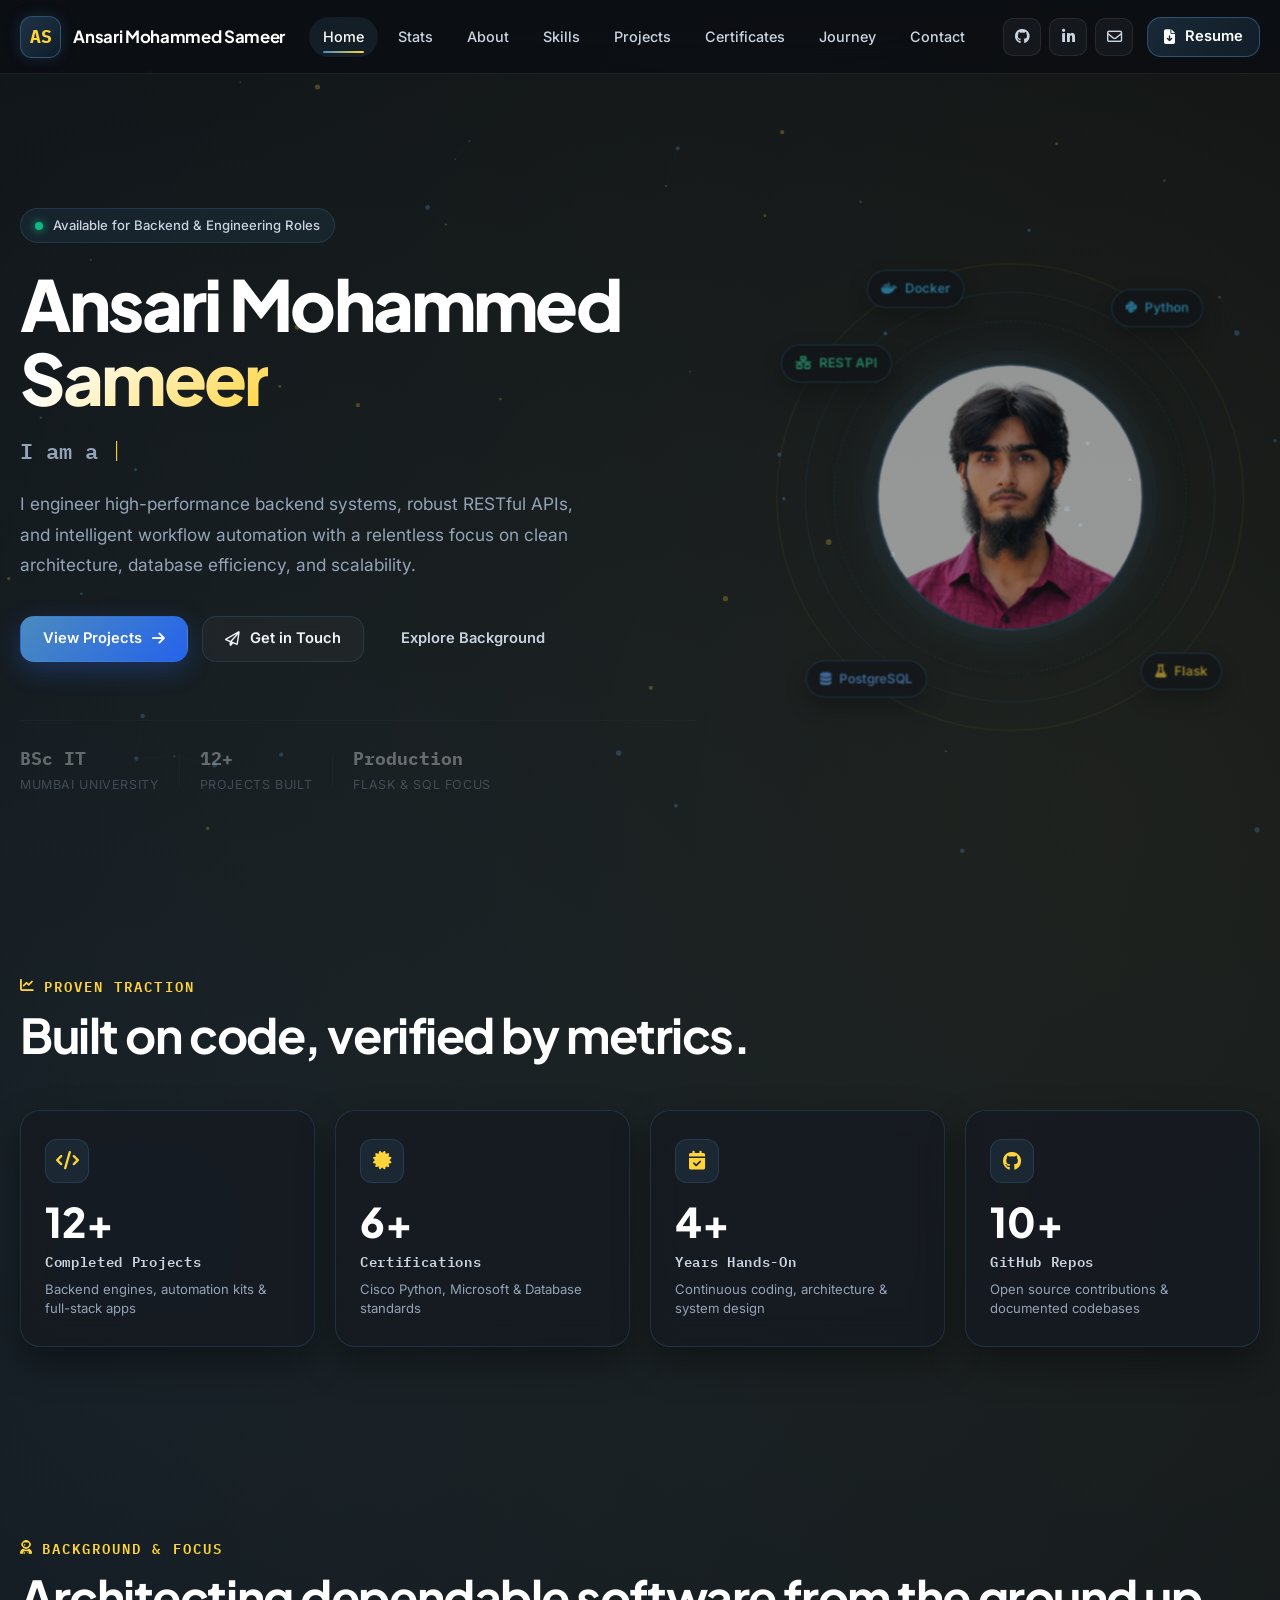
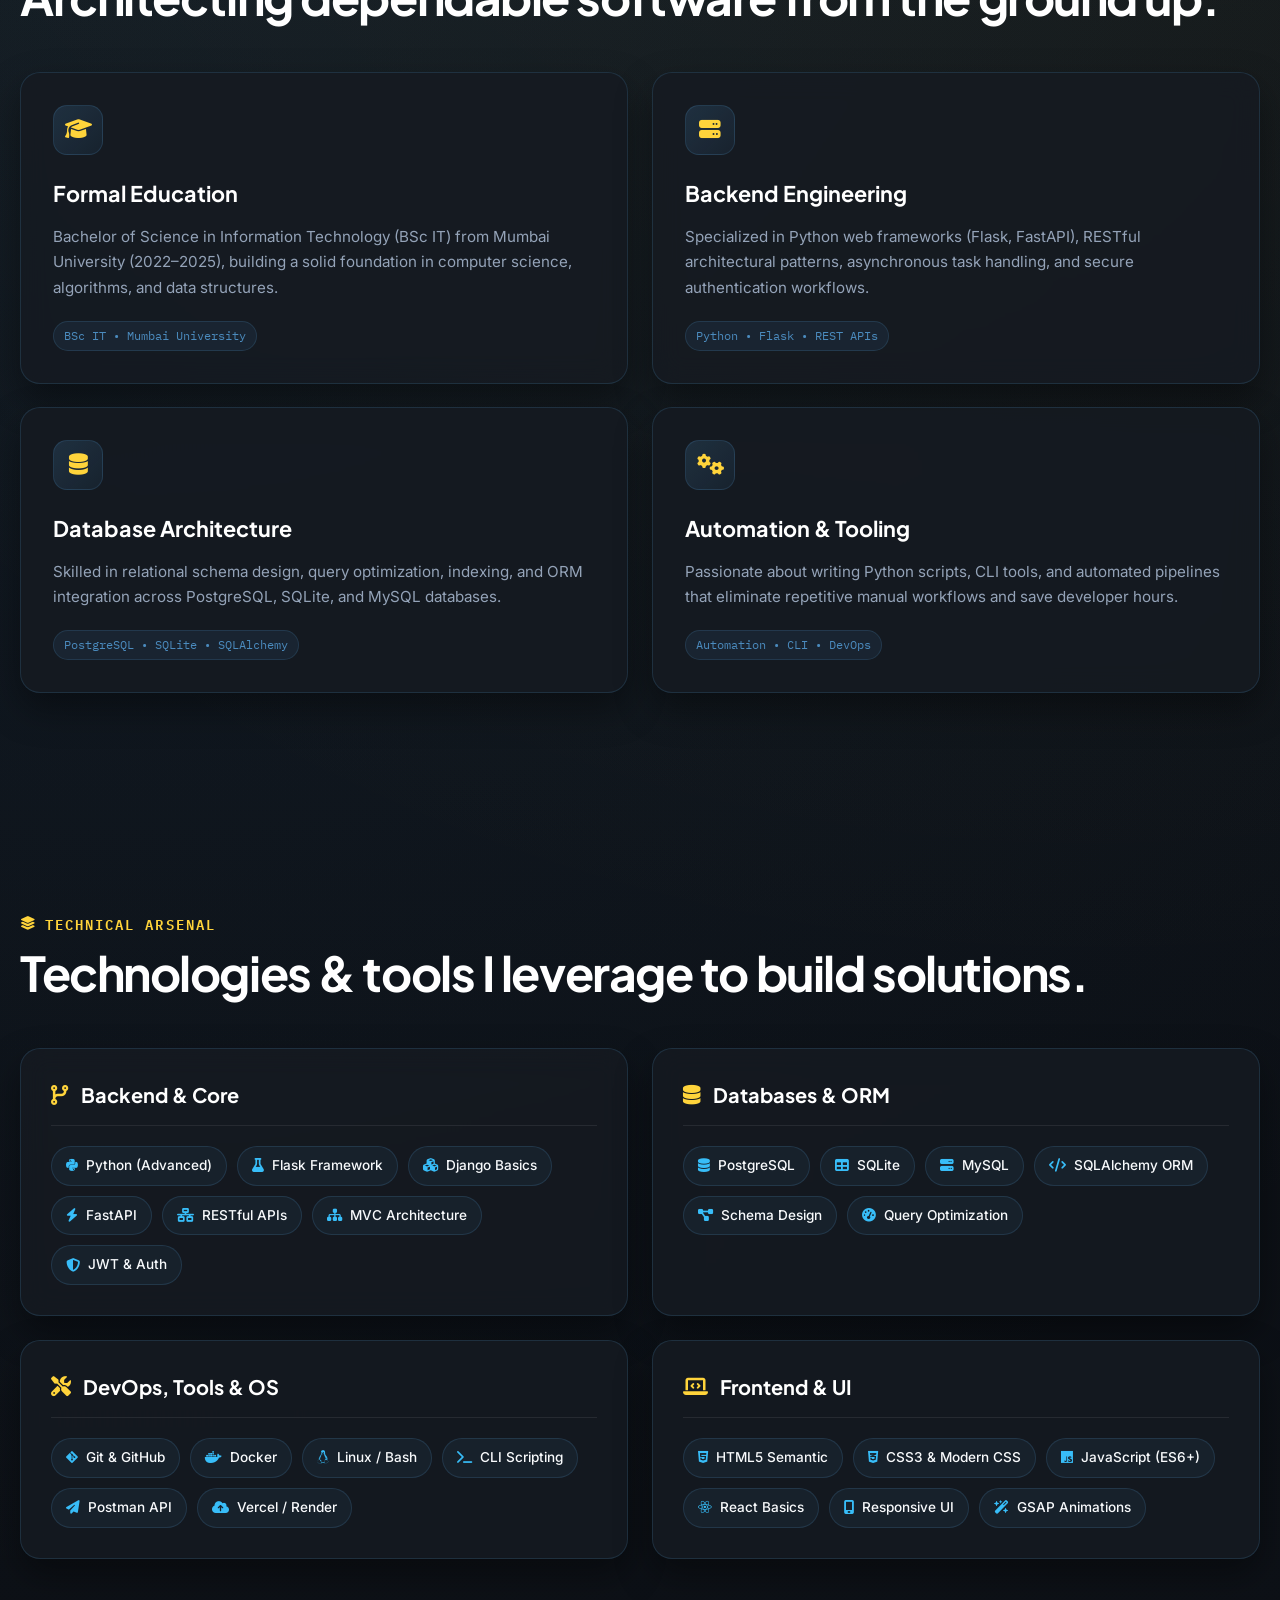
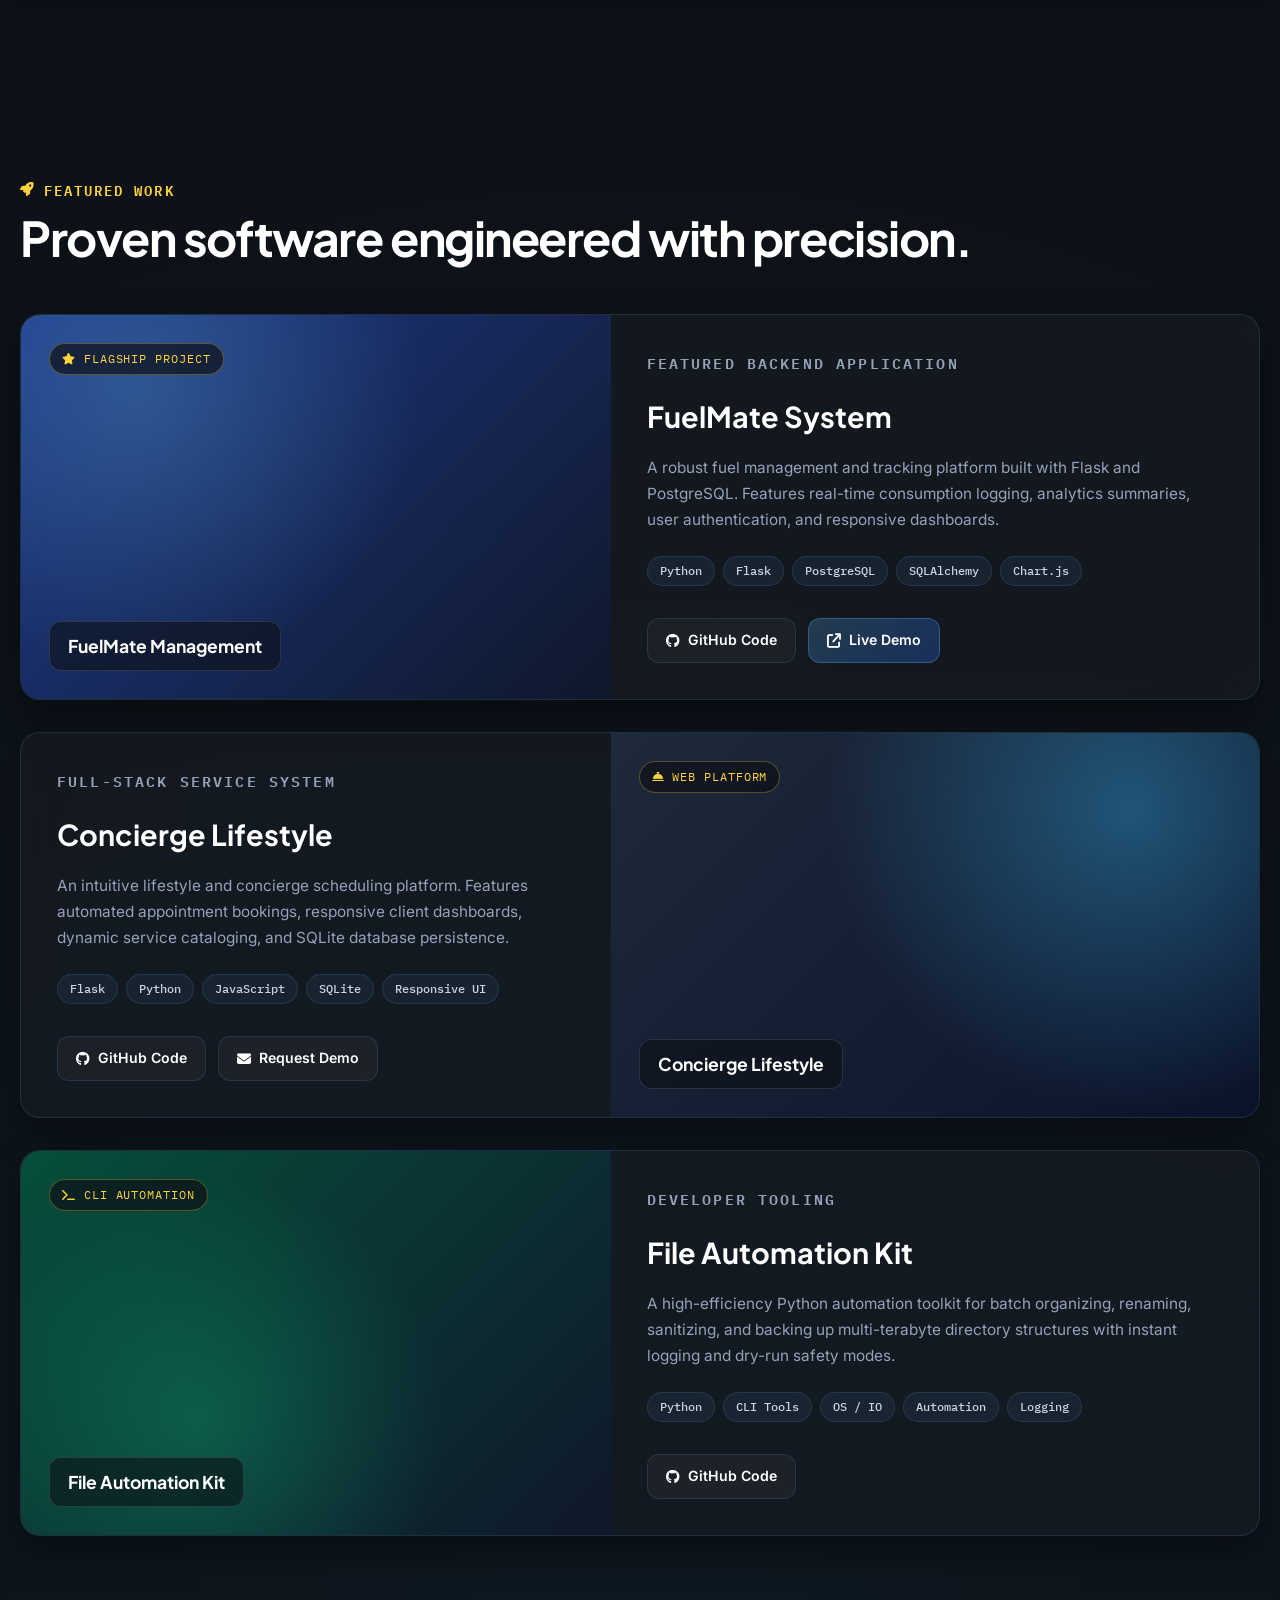
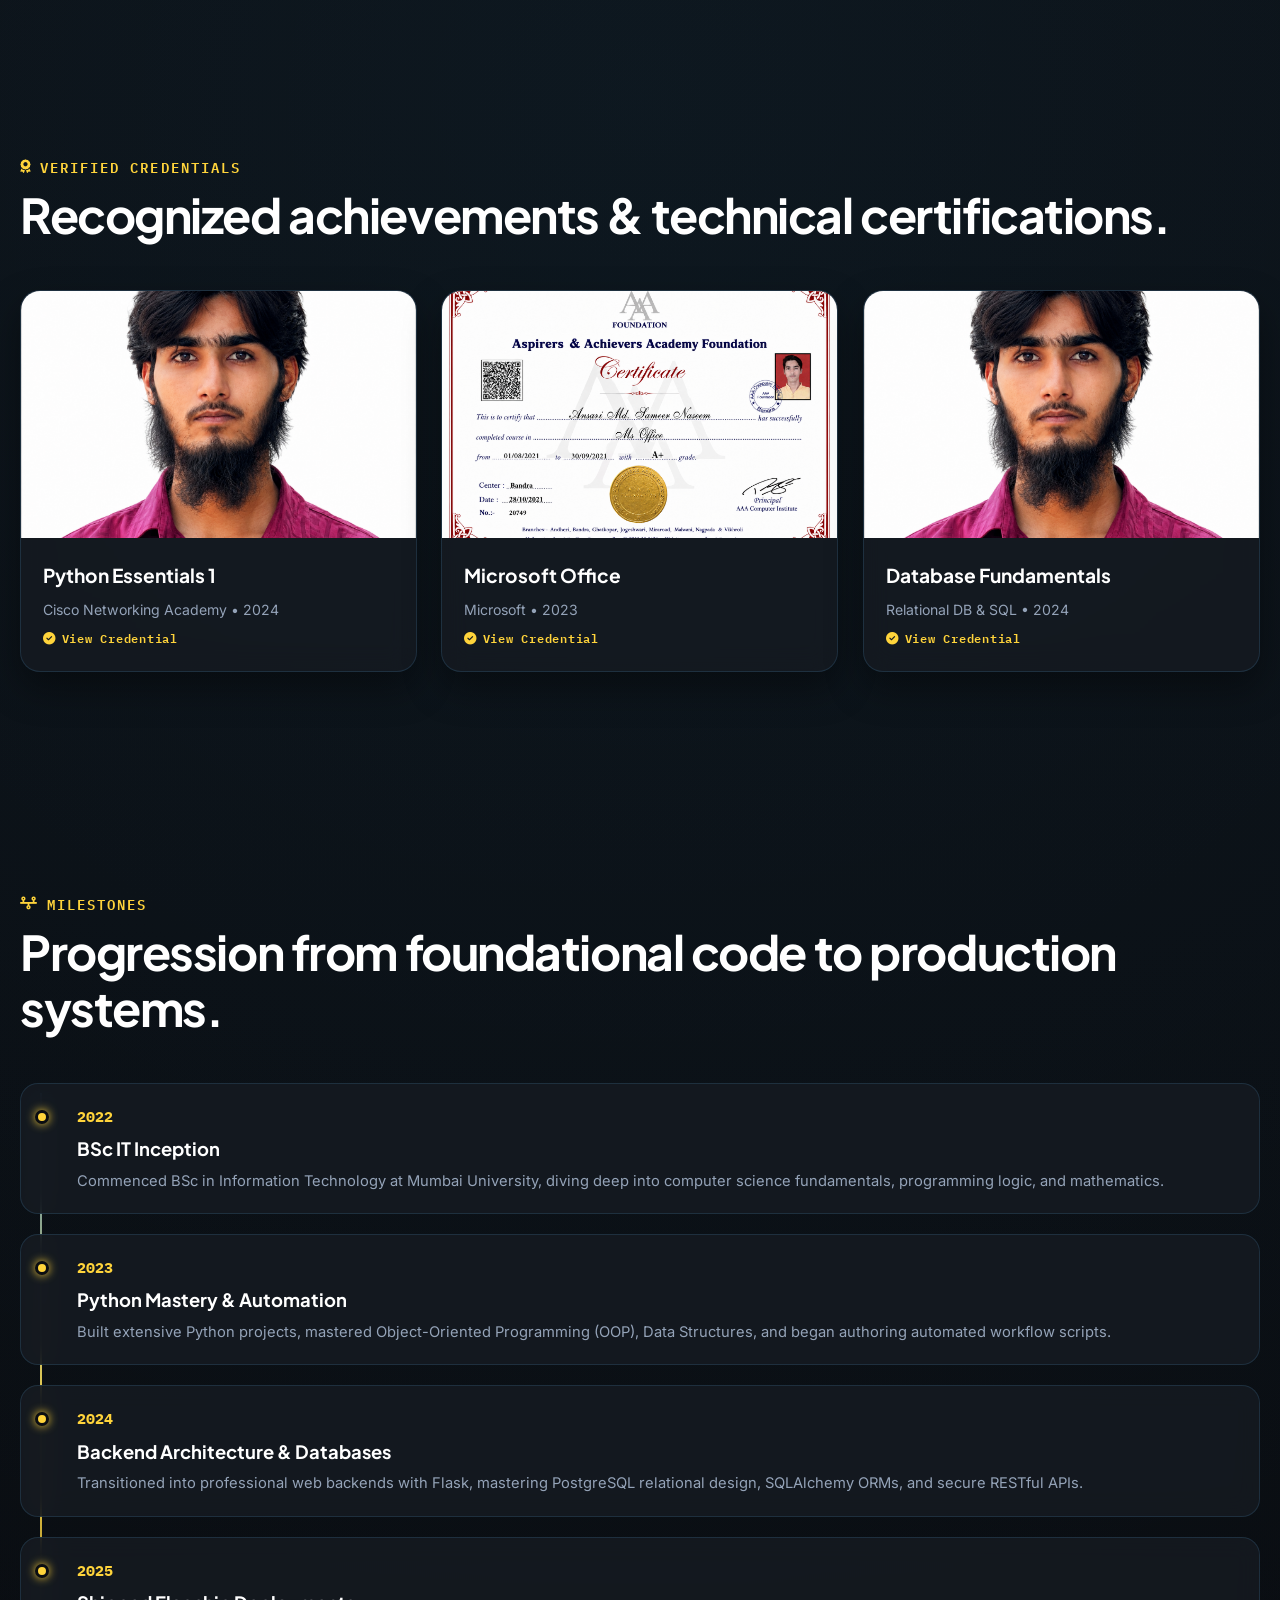
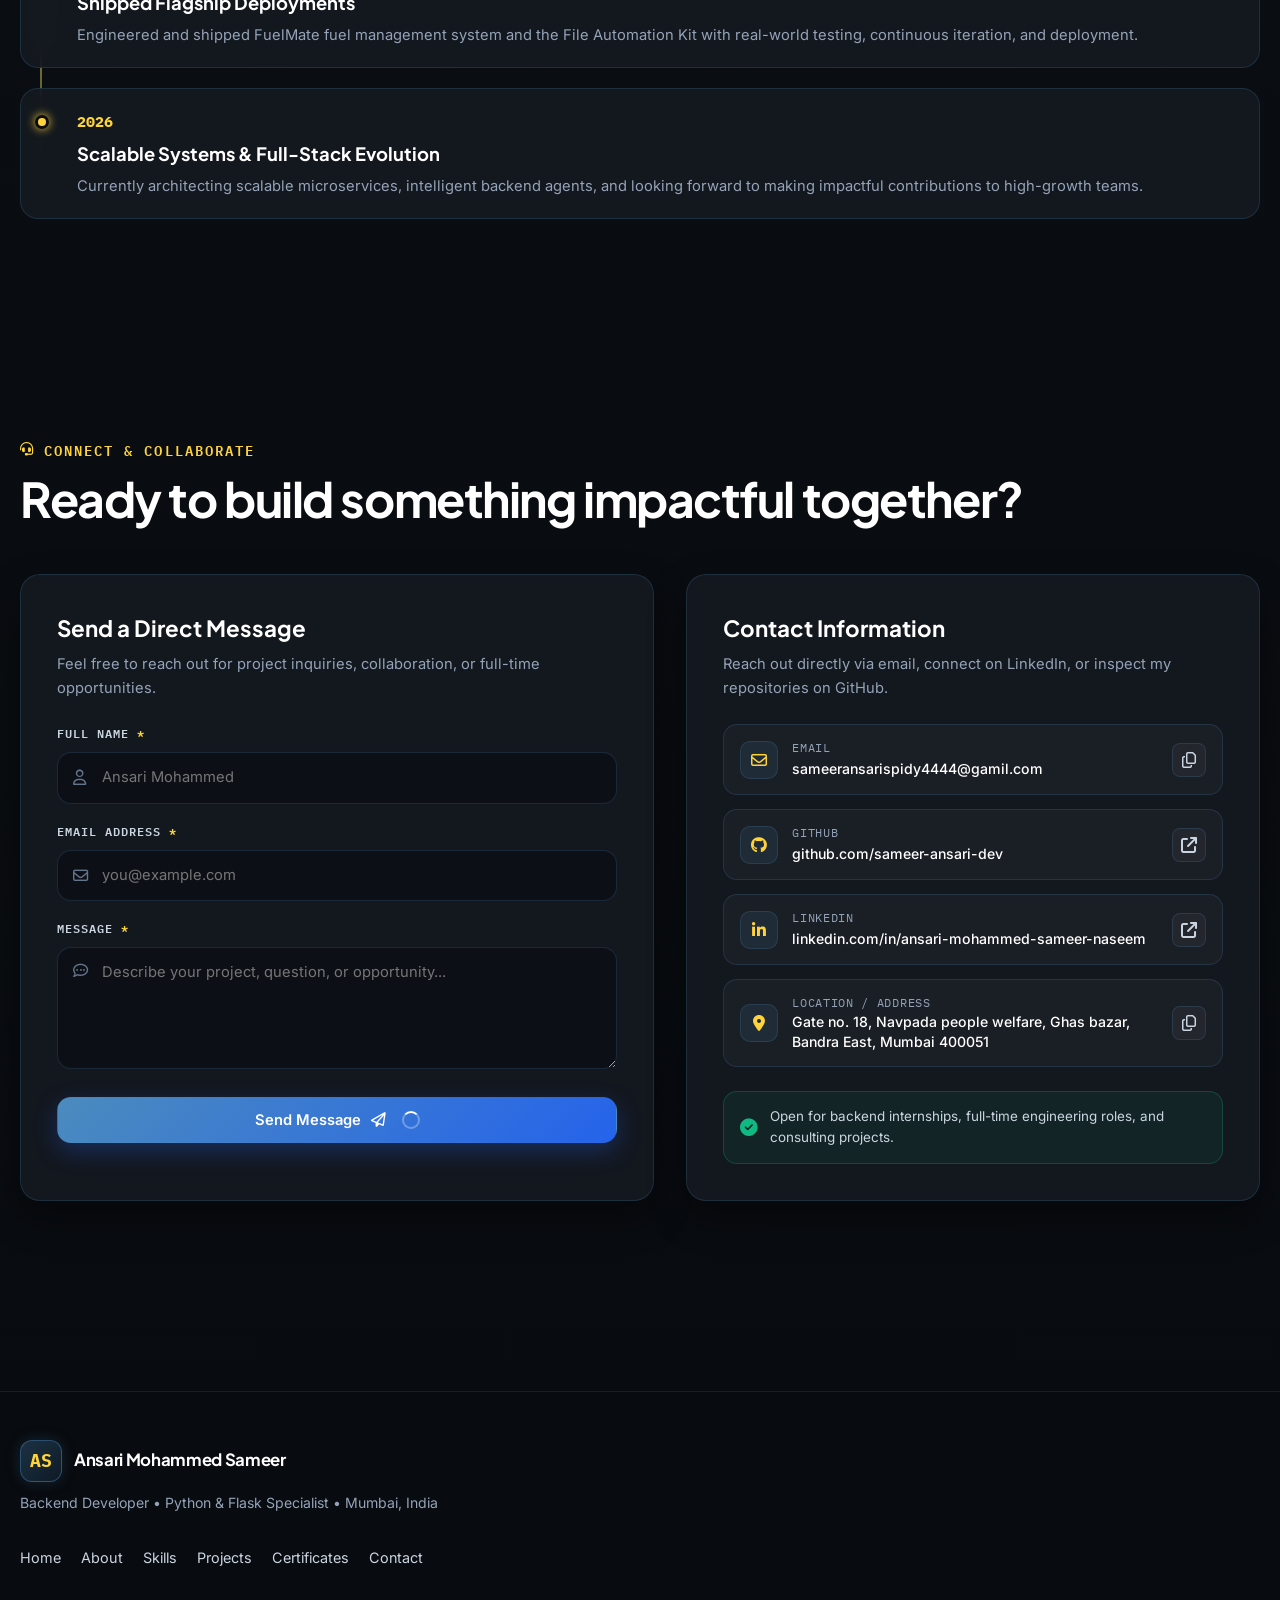
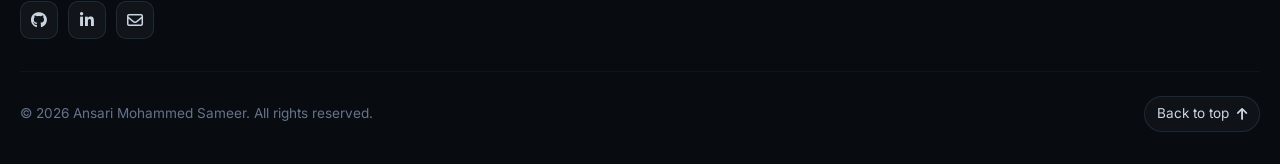
==== commit b33d389c: "admin added" ====
--- a/index.html
+++ b/index.html
@@ -3,202 +3,413 @@
 <head>
   <meta charset="UTF-8">
   <meta name="viewport" content="width=device-width, initial-scale=1.0">
-  <meta name="description" content="Ansari Mohammed Sameer - Backend developer portfolio focused on Python, Flask, PostgreSQL, and modern web systems.">
-  <title>Ansari Mohammed Sameer | Backend Developer</title>
+  <meta name="description" content="Ansari Mohammed Sameer - Backend Developer specializing in Python, Flask, PostgreSQL, REST APIs, and automation systems.">
+  <meta name="author" content="Ansari Mohammed Sameer">
+  <meta name="theme-color" content="#0D1117">
+  <title>Ansari Mohammed Sameer | Backend Developer & Python Specialist</title>
+  
+  <!-- Fonts -->
   <link rel="preconnect" href="https://fonts.googleapis.com">
   <link rel="preconnect" href="https://fonts.gstatic.com" crossorigin>
-  <link href="https://fonts.googleapis.com/css2?family=Inter:wght@400;500;600;700;800&family=IBM+Plex+Mono:wght@400;500;600;700&display=swap" rel="stylesheet">
+  <link href="https://fonts.googleapis.com/css2?family=Inter:wght@300;400;500;600;700;800&family=IBM+Plex+Mono:wght@400;500;600;700&family=Plus+Jakarta+Sans:wght@500;600;700;800&display=swap" rel="stylesheet">
+  
+  <!-- Font Awesome Icons -->
   <link rel="stylesheet" href="https://cdnjs.cloudflare.com/ajax/libs/font-awesome/6.5.2/css/all.min.css">
+  
+  <!-- Stylesheets -->
   <link rel="stylesheet" href="assets/css/style.css">
+  <link rel="stylesheet" href="assets/css/animations.css">
+  <link rel="stylesheet" href="assets/css/responsive.css">
+
+  <!-- GSAP & Scripts -->
   <script src="https://cdn.jsdelivr.net/npm/gsap@3.12.5/dist/gsap.min.js" defer></script>
   <script src="https://cdn.jsdelivr.net/npm/gsap@3.12.5/dist/ScrollTrigger.min.js" defer></script>
   <script src="assets/js/main.js" defer></script>
 </head>
 <body>
+  <!-- Ambient Particle Constellation Canvas -->
+  <canvas id="particle-canvas" class="particle-canvas" aria-hidden="true"></canvas>
+
+  <!-- Scroll Progress Indicator -->
+  <div class="scroll-progress-bar" id="scroll-progress" aria-hidden="true"></div>
+
   <div class="page-shell">
+    <!-- Header -->
     <header class="site-header" id="site-header">
       <div class="container header-inner">
         <a class="brand" href="#hero" aria-label="Go to top">
           <span class="brand-mark">AS</span>
           <span class="brand-text">Ansari Mohammed Sameer</span>
         </a>
-        <button class="nav-toggle" type="button" aria-label="Open menu" aria-expanded="false">
+
+        <button class="nav-toggle" type="button" aria-label="Toggle navigation menu" aria-expanded="false" id="nav-toggle">
           <span></span><span></span><span></span>
         </button>
-        <nav class="site-nav" aria-label="Primary navigation">
+
+        <nav class="site-nav" id="site-nav" aria-label="Primary navigation">
           <a href="#hero" class="nav-link is-active">Home</a>
           <a href="#stats" class="nav-link">Stats</a>
           <a href="#about" class="nav-link">About</a>
+          <a href="#skills" class="nav-link">Skills</a>
           <a href="#projects" class="nav-link">Projects</a>
           <a href="#certificates" class="nav-link">Certificates</a>
           <a href="#journey" class="nav-link">Journey</a>
           <a href="#contact" class="nav-link">Contact</a>
         </nav>
+
         <div class="header-actions">
-          <div class="social-links" aria-label="Social links">
-            <a href="#" aria-label="GitHub"><i class="fa-brands fa-github"></i></a>
-            <a href="#" aria-label="LinkedIn"><i class="fa-brands fa-linkedin-in"></i></a>
-            <a href="#" aria-label="Email"><i class="fa-regular fa-envelope"></i></a>
-          </div>
-          <a href="#" class="resume-button">Resume</a>
+          <div class="social-links" aria-label="Social profiles">
+            <a href="https://github.com/sameer-ansari-dev" target="_blank" rel="noopener noreferrer" aria-label="GitHub Profile" title="GitHub">
+              <i class="fa-brands fa-github"></i>
+            </a>
+            <a href="https://www.linkedin.com/in/ansari-mohammed-sameer-naseem" target="_blank" rel="noopener noreferrer" aria-label="LinkedIn Profile" title="LinkedIn">
+              <i class="fa-brands fa-linkedin-in"></i>
+            </a>
+            <a href="mailto:sameeransarispidy4444@gamil.com" aria-label="Send Email" title="Email">
+              <i class="fa-regular fa-envelope"></i>
+            </a>
+          </div>
+          <a href="#contact" class="resume-button resume-trigger">
+            <i class="fa-solid fa-file-arrow-down"></i> Resume
+          </a>
         </div>
       </div>
-      <div class="nav-backdrop" hidden></div>
+      <div class="nav-backdrop" id="nav-backdrop" hidden></div>
     </header>
 
     <main>
+      <!-- Hero Section -->
       <section class="hero section" id="hero">
         <div class="container hero-grid">
           <div class="hero-copy">
-            <p class="eyebrow">Backend Developer • BSc IT Student</p>
-            <h1>Ansari Mohammed Sameer</h1>
-            <p class="role-line">Python Developer <span>•</span> Flask Developer <span>•</span> Backend Developer</p>
+            <div class="status-pill">
+              <span class="status-dot"></span>
+              <span>Available for Backend & Engineering Roles</span>
+            </div>
+            
+            <h1 class="hero-title">
+              Ansari Mohammed <span class="gradient-text">Sameer</span>
+            </h1>
+
+            <div class="typing-container" aria-label="Role typing animation">
+              <span class="typing-prefix">I am a </span>
+              <span id="typed-text" class="typed-text"></span>
+              <span class="typing-cursor">|</span>
+            </div>
+
             <p class="hero-description">
-              I design and ship backend systems, workflow automation, and database-driven applications with a focus on clean architecture, performance, and maintainability.
+              I engineer high-performance backend systems, robust RESTful APIs, and intelligent workflow automation with a relentless focus on clean architecture, database efficiency, and scalability.
             </p>
+
             <div class="hero-actions">
-              <a href="#projects" class="button button-primary">View Projects</a>
-              <a href="#" class="button button-secondary resume-trigger">Download Resume</a>
-              <a href="#contact" class="button button-secondary">Contact</a>
+              <a href="#projects" class="button button-primary glow-button">
+                <span>View Projects</span> <i class="fa-solid fa-arrow-right"></i>
+              </a>
+              <a href="#contact" class="button button-secondary">
+                <i class="fa-regular fa-paper-plane"></i> <span>Get in Touch</span>
+              </a>
+              <a href="#about" class="button button-ghost">
+                <span>Explore Background</span>
+              </a>
+            </div>
+
+            <div class="hero-metrics">
+              <div class="metric-item">
+                <span class="metric-val">BSc IT</span>
+                <span class="metric-label">Mumbai University</span>
+              </div>
+              <div class="metric-divider"></div>
+              <div class="metric-item">
+                <span class="metric-val">12+</span>
+                <span class="metric-label">Projects Built</span>
+              </div>
+              <div class="metric-divider"></div>
+              <div class="metric-item">
+                <span class="metric-val">Production</span>
+                <span class="metric-label">Flask & SQL Focus</span>
+              </div>
             </div>
           </div>
 
           <div class="hero-visual" aria-label="Profile and technology showcase">
-            <div class="profile-orbit">
+            <div class="profile-orbit tilt-card" id="profile-orbit">
+              <div class="orbit-glow"></div>
               <div class="orbit-ring orbit-ring-1"></div>
               <div class="orbit-ring orbit-ring-2"></div>
               <div class="orbit-ring orbit-ring-3"></div>
+              
               <div class="orbit-core">
-                <img src="assets/images/profile.png" alt="Ansari Mohammed Sameer">
-              </div>
-              <span class="tech-badge tech-badge-python">Python</span>
-              <span class="tech-badge tech-badge-flask">Flask</span>
-              <span class="tech-badge tech-badge-postgres">PostgreSQL</span>
-              <span class="tech-badge tech-badge-react">React</span>
+                <img src="assets/images/profile.png" alt="Ansari Mohammed Sameer - Backend Developer" class="profile-img">
+              </div>
+
+              <!-- Orbiting Tech Badges -->
+              <span class="tech-badge tech-badge-python" title="Python">
+                <i class="fa-brands fa-python"></i> Python
+              </span>
+              <span class="tech-badge tech-badge-flask" title="Flask Backend">
+                <i class="fa-solid fa-flask"></i> Flask
+              </span>
+              <span class="tech-badge tech-badge-postgres" title="PostgreSQL">
+                <i class="fa-solid fa-database"></i> PostgreSQL
+              </span>
+              <span class="tech-badge tech-badge-api" title="REST APIs">
+                <i class="fa-solid fa-network-wired"></i> REST API
+              </span>
+              <span class="tech-badge tech-badge-docker" title="Docker">
+                <i class="fa-brands fa-docker"></i> Docker
+              </span>
             </div>
           </div>
         </div>
       </section>
 
+      <!-- Stats Section -->
       <section class="stats section section-tight" id="stats">
         <div class="container">
           <div class="section-heading">
-            <p class="eyebrow">Selected numbers</p>
-            <h2>Built to measure progress, not decoration.</h2>
+            <p class="eyebrow"><i class="fa-solid fa-chart-line"></i> Proven Traction</p>
+            <h2>Built on code, verified by metrics.</h2>
           </div>
           <div class="stats-grid">
-            <article class="stat-card">
-              <i class="fa-solid fa-code"></i>
+            <article class="stat-card tilt-card">
+              <div class="stat-icon-wrap"><i class="fa-solid fa-code"></i></div>
               <strong data-count="12">0</strong>
-              <span>Projects</span>
-            </article>
-            <article class="stat-card">
-              <i class="fa-solid fa-certificate"></i>
+              <span>Completed Projects</span>
+              <p class="stat-detail">Backend engines, automation kits & full-stack apps</p>
+            </article>
+
+            <article class="stat-card tilt-card">
+              <div class="stat-icon-wrap"><i class="fa-solid fa-certificate"></i></div>
               <strong data-count="6">0</strong>
-              <span>Certificates</span>
-            </article>
-            <article class="stat-card">
-              <i class="fa-solid fa-calendar-days"></i>
+              <span>Certifications</span>
+              <p class="stat-detail">Cisco Python, Microsoft & Database standards</p>
+            </article>
+
+            <article class="stat-card tilt-card">
+              <div class="stat-icon-wrap"><i class="fa-solid fa-calendar-check"></i></div>
               <strong data-count="4">0</strong>
-              <span>Years Learning</span>
-            </article>
-            <article class="stat-card">
-              <i class="fa-brands fa-github"></i>
-              <strong data-count="87">0</strong>
-              <span>GitHub Repositories</span>
+              <span>Years Hands-On</span>
+              <p class="stat-detail">Continuous coding, architecture & system design</p>
+            </article>
+
+            <article class="stat-card tilt-card">
+              <div class="stat-icon-wrap"><i class="fa-brands fa-github"></i></div>
+              <strong data-count="10">0</strong>
+              <span>GitHub Repos</span>
+              <p class="stat-detail">Open source contributions & documented codebases</p>
             </article>
           </div>
         </div>
       </section>
 
+      <!-- About Section -->
       <section class="section" id="about">
         <div class="container">
           <div class="section-heading">
-            <p class="eyebrow">About</p>
-            <h2>A compact summary of my background and focus.</h2>
+            <p class="eyebrow"><i class="fa-solid fa-user-astronaut"></i> Background & Focus</p>
+            <h2>Architecting dependable software from the ground up.</h2>
           </div>
           <div class="feature-grid">
-            <article class="feature-card">
-              <i class="fa-solid fa-graduation-cap"></i>
-              <h3>Education</h3>
-              <p>BSc IT, Mumbai University, 2022 to 2025.</p>
-            </article>
-            <article class="feature-card">
-              <i class="fa-solid fa-briefcase"></i>
-              <h3>Background</h3>
-              <p>Hands-on work in Python, Flask, PostgreSQL, and backend tooling.</p>
-            </article>
-            <article class="feature-card">
-              <i class="fa-solid fa-heart"></i>
-              <h3>Interests</h3>
-              <p>Developer tooling, system design, automation, and open-source workflows.</p>
-            </article>
-            <article class="feature-card">
-              <i class="fa-solid fa-bullseye"></i>
-              <h3>Goals</h3>
-              <p>Grow into a full-stack engineer shipping dependable, polished products.</p>
+            <article class="feature-card tilt-card">
+              <div class="feature-icon"><i class="fa-solid fa-graduation-cap"></i></div>
+              <h3>Formal Education</h3>
+              <p>Bachelor of Science in Information Technology (BSc IT) from Mumbai University (2022–2025), building a solid foundation in computer science, algorithms, and data structures.</p>
+              <div class="feature-tag">BSc IT • Mumbai University</div>
+            </article>
+
+            <article class="feature-card tilt-card">
+              <div class="feature-icon"><i class="fa-solid fa-server"></i></div>
+              <h3>Backend Engineering</h3>
+              <p>Specialized in Python web frameworks (Flask, FastAPI), RESTful architectural patterns, asynchronous task handling, and secure authentication workflows.</p>
+              <div class="feature-tag">Python • Flask • REST APIs</div>
+            </article>
+
+            <article class="feature-card tilt-card">
+              <div class="feature-icon"><i class="fa-solid fa-database"></i></div>
+              <h3>Database Architecture</h3>
+              <p>Skilled in relational schema design, query optimization, indexing, and ORM integration across PostgreSQL, SQLite, and MySQL databases.</p>
+              <div class="feature-tag">PostgreSQL • SQLite • SQLAlchemy</div>
+            </article>
+
+            <article class="feature-card tilt-card">
+              <div class="feature-icon"><i class="fa-solid fa-gears"></i></div>
+              <h3>Automation & Tooling</h3>
+              <p>Passionate about writing Python scripts, CLI tools, and automated pipelines that eliminate repetitive manual workflows and save developer hours.</p>
+              <div class="feature-tag">Automation • CLI • DevOps</div>
             </article>
           </div>
         </div>
       </section>
 
+      <!-- Skills & Tech Stack Section -->
+      <section class="section" id="skills">
+        <div class="container">
+          <div class="section-heading">
+            <p class="eyebrow"><i class="fa-solid fa-layer-group"></i> Technical Arsenal</p>
+            <h2>Technologies & tools I leverage to build solutions.</h2>
+          </div>
+
+          <div class="skills-wrapper">
+            <!-- Backend Category -->
+            <div class="skill-category-card">
+              <div class="skill-cat-header">
+                <i class="fa-solid fa-code-branch"></i>
+                <h3>Backend & Core</h3>
+              </div>
+              <div class="skills-pill-group">
+                <div class="skill-pill"><i class="fa-brands fa-python"></i> Python (Advanced)</div>
+                <div class="skill-pill"><i class="fa-solid fa-flask"></i> Flask Framework</div>
+                <div class="skill-pill"><i class="fa-solid fa-cubes"></i> Django Basics</div>
+                <div class="skill-pill"><i class="fa-solid fa-bolt"></i> FastAPI</div>
+                <div class="skill-pill"><i class="fa-solid fa-network-wired"></i> RESTful APIs</div>
+                <div class="skill-pill"><i class="fa-solid fa-sitemap"></i> MVC Architecture</div>
+                <div class="skill-pill"><i class="fa-solid fa-shield-halved"></i> JWT & Auth</div>
+              </div>
+            </div>
+
+            <!-- Database Category -->
+            <div class="skill-category-card">
+              <div class="skill-cat-header">
+                <i class="fa-solid fa-database"></i>
+                <h3>Databases & ORM</h3>
+              </div>
+              <div class="skills-pill-group">
+                <div class="skill-pill"><i class="fa-solid fa-database"></i> PostgreSQL</div>
+                <div class="skill-pill"><i class="fa-solid fa-table"></i> SQLite</div>
+                <div class="skill-pill"><i class="fa-solid fa-server"></i> MySQL</div>
+                <div class="skill-pill"><i class="fa-solid fa-code"></i> SQLAlchemy ORM</div>
+                <div class="skill-pill"><i class="fa-solid fa-diagram-project"></i> Schema Design</div>
+                <div class="skill-pill"><i class="fa-solid fa-gauge-high"></i> Query Optimization</div>
+              </div>
+            </div>
+
+            <!-- DevOps & Tools -->
+            <div class="skill-category-card">
+              <div class="skill-cat-header">
+                <i class="fa-solid fa-screwdriver-wrench"></i>
+                <h3>DevOps, Tools & OS</h3>
+              </div>
+              <div class="skills-pill-group">
+                <div class="skill-pill"><i class="fa-brands fa-git-alt"></i> Git & GitHub</div>
+                <div class="skill-pill"><i class="fa-brands fa-docker"></i> Docker</div>
+                <div class="skill-pill"><i class="fa-brands fa-linux"></i> Linux / Bash</div>
+                <div class="skill-pill"><i class="fa-solid fa-terminal"></i> CLI Scripting</div>
+                <div class="skill-pill"><i class="fa-solid fa-paper-plane"></i> Postman API</div>
+                <div class="skill-pill"><i class="fa-solid fa-cloud-arrow-up"></i> Vercel / Render</div>
+              </div>
+            </div>
+
+            <!-- Web & Frontend -->
+            <div class="skill-category-card">
+              <div class="skill-cat-header">
+                <i class="fa-solid fa-laptop-code"></i>
+                <h3>Frontend & UI</h3>
+              </div>
+              <div class="skills-pill-group">
+                <div class="skill-pill"><i class="fa-brands fa-html5"></i> HTML5 Semantic</div>
+                <div class="skill-pill"><i class="fa-brands fa-css3-alt"></i> CSS3 & Modern CSS</div>
+                <div class="skill-pill"><i class="fa-brands fa-js"></i> JavaScript (ES6+)</div>
+                <div class="skill-pill"><i class="fa-brands fa-react"></i> React Basics</div>
+                <div class="skill-pill"><i class="fa-solid fa-mobile-screen"></i> Responsive UI</div>
+                <div class="skill-pill"><i class="fa-solid fa-wand-magic-sparkles"></i> GSAP Animations</div>
+              </div>
+            </div>
+          </div>
+        </div>
+      </section>
+
+      <!-- Projects Section -->
       <section class="section" id="projects">
         <div class="container">
           <div class="section-heading">
-            <p class="eyebrow">Projects</p>
-            <h2>The strongest work, presented with structure and clarity.</h2>
-          </div>
+            <p class="eyebrow"><i class="fa-solid fa-rocket"></i> Featured Work</p>
+            <h2>Proven software engineered with precision.</h2>
+          </div>
+          
           <div class="project-stack">
-            <article class="project-card project-card-left">
+            <!-- Project 1: FuelMate -->
+            <article class="project-card project-card-left tilt-card">
               <div class="project-visual project-visual-fuelmate">
-                <span class="project-screenshot-label">FuelMate</span>
+                <div class="project-badge-tag"><i class="fa-solid fa-star"></i> Flagship Project</div>
+                <span class="project-screenshot-label">FuelMate Management</span>
               </div>
               <div class="project-content">
-                <p class="project-kicker">Featured project</p>
-                <h3>FuelMate</h3>
-                <p>Fuel management system with Flask, PostgreSQL, and analytics-focused workflows.</p>
+                <p class="project-kicker">Featured Backend Application</p>
+                <h3>FuelMate System</h3>
+                <p>
+                  A robust fuel management and tracking platform built with Flask and PostgreSQL. Features real-time consumption logging, analytics summaries, user authentication, and responsive dashboards.
+                </p>
                 <div class="tech-row">
-                  <span>Python</span><span>Flask</span><span>PostgreSQL</span>
+                  <span>Python</span>
+                  <span>Flask</span>
+                  <span>PostgreSQL</span>
+                  <span>SQLAlchemy</span>
+                  <span>Chart.js</span>
                 </div>
                 <div class="project-links">
-                  <a href="#"><i class="fa-brands fa-github"></i> GitHub</a>
-                  <a href="#"><i class="fa-solid fa-arrow-up-right-from-square"></i> Live Demo</a>
-                </div>
-              </div>
-            </article>
-
-            <article class="project-card project-card-right">
+                  <a target="_blank" rel="noopener noreferrer" href="https://github.com/sameer-ansari-dev/FuelMate" class="project-btn">
+                    <i class="fa-brands fa-github"></i> GitHub Code
+                  </a>
+                  <a target="_blank" rel="noopener noreferrer" href="https://fuel-mates-rouge.vercel.app/" class="project-btn project-btn-live">
+                    <i class="fa-solid fa-arrow-up-right-from-square"></i> Live Demo
+                  </a>
+                </div>
+              </div>
+            </article>
+
+            <!-- Project 2: Concierge Lifestyle -->
+            <article class="project-card project-card-right tilt-card">
               <div class="project-visual project-visual-concierge">
+                <div class="project-badge-tag"><i class="fa-solid fa-bell-concierge"></i> Web Platform</div>
                 <span class="project-screenshot-label">Concierge Lifestyle</span>
               </div>
               <div class="project-content">
-                <p class="project-kicker">Featured project</p>
+                <p class="project-kicker">Full-Stack Service System</p>
                 <h3>Concierge Lifestyle</h3>
-                <p>A scheduling and service platform with a Flask backend and automated user flows.</p>
+                <p>
+                  An intuitive lifestyle and concierge scheduling platform. Features automated appointment bookings, responsive client dashboards, dynamic service cataloging, and SQLite database persistence.
+                </p>
                 <div class="tech-row">
-                  <span>Flask</span><span>JavaScript</span><span>SQLite</span>
+                  <span>Flask</span>
+                  <span>Python</span>
+                  <span>JavaScript</span>
+                  <span>SQLite</span>
+                  <span>Responsive UI</span>
                 </div>
                 <div class="project-links">
-                  <a href="#"><i class="fa-brands fa-github"></i> GitHub</a>
-                  <a href="#"><i class="fa-solid fa-arrow-up-right-from-square"></i> Live Demo</a>
-                </div>
-              </div>
-            </article>
-
-            <article class="project-card project-card-left">
+                  <a target="_blank" rel="noopener noreferrer" href="https://github.com/sameer-ansari-dev/Concierge" class="project-btn">
+                    <i class="fa-brands fa-github"></i> GitHub Code
+                  </a>
+                  <a href="#contact" class="project-btn">
+                    <i class="fa-solid fa-envelope"></i> Request Demo
+                  </a>
+                </div>
+              </div>
+            </article>
+
+            <!-- Project 3: File Automation Kit -->
+            <article class="project-card project-card-left tilt-card">
               <div class="project-visual project-visual-automation">
+                <div class="project-badge-tag"><i class="fa-solid fa-terminal"></i> CLI Automation</div>
                 <span class="project-screenshot-label">File Automation Kit</span>
               </div>
               <div class="project-content">
-                <p class="project-kicker">Featured project</p>
+                <p class="project-kicker">Developer Tooling</p>
                 <h3>File Automation Kit</h3>
-                <p>Automation toolkit for organizing, renaming, and backing up files with Python scripts.</p>
+                <p>
+                  A high-efficiency Python automation toolkit for batch organizing, renaming, sanitizing, and backing up multi-terabyte directory structures with instant logging and dry-run safety modes.
+                </p>
                 <div class="tech-row">
-                  <span>Python</span><span>CLI</span><span>Automation</span>
+                  <span>Python</span>
+                  <span>CLI Tools</span>
+                  <span>OS / IO</span>
+                  <span>Automation</span>
+                  <span>Logging</span>
                 </div>
                 <div class="project-links">
-                  <a href="#"><i class="fa-brands fa-github"></i> GitHub</a>
-                  <a href="#"><i class="fa-solid fa-arrow-up-right-from-square"></i> Live Demo</a>
+                  <a target="_blank" rel="noopener noreferrer" href="https://github.com/sameer-ansari-dev/file-automation-kit" class="project-btn">
+                    <i class="fa-brands fa-github"></i> GitHub Code
+                  </a>
                 </div>
               </div>
             </article>
@@ -206,108 +417,286 @@
         </div>
       </section>
 
+      <!-- Certificates Section -->
       <section class="section" id="certificates">
         <div class="container">
           <div class="section-heading">
-            <p class="eyebrow">Certificates</p>
-            <h2>A cleaner gallery with modal preview support.</h2>
+            <p class="eyebrow"><i class="fa-solid fa-award"></i> Verified Credentials</p>
+            <h2>Recognized achievements & technical certifications.</h2>
           </div>
           <div class="certificate-grid">
-            <button class="certificate-card" data-title="Python Essentials 1" data-issuer="Cisco Networking Academy" data-year="2024" data-preview="assets/images/profile.png" type="button">
+            <!-- Cert 1 -->
+            <button class="certificate-card tilt-card" data-title="Python Essentials 1" data-issuer="Cisco Networking Academy" data-year="2024" data-preview="assets/images/profile.png" type="button" aria-label="View Python Essentials 1 Certificate">
               <div class="certificate-image certificate-image-placeholder">
-                <img src="assets/images/profile.png" alt="Python Essentials 1 preview">
+                <img src="assets/images/profile.png" alt="Python Essentials 1 Cisco Certificate Preview">
+                <div class="cert-overlay-icon"><i class="fa-solid fa-magnifying-glass-plus"></i></div>
               </div>
               <div class="certificate-meta">
                 <h3>Python Essentials 1</h3>
                 <p>Cisco Networking Academy • 2024</p>
-                <span>View certificate</span>
+                <span class="cert-badge"><i class="fa-solid fa-check-circle"></i> View Credential</span>
               </div>
             </button>
-            <button class="certificate-card" data-title="Microsoft Office" data-issuer="Microsoft" data-year="2023" data-preview="assets/images/MS-Office.png" type="button">
+
+            <!-- Cert 2 -->
+            <button class="certificate-card tilt-card" data-title="Microsoft Office Specialist" data-issuer="Microsoft Certification" data-year="2023" data-preview="assets/images/MS-Office.png" type="button" aria-label="View Microsoft Office Certificate">
               <div class="certificate-image">
-                <img src="assets/images/MS-Office.png" alt="Microsoft Office certificate">
+                <img src="assets/images/MS-Office.png" alt="Microsoft Office Certificate Preview">
+                <div class="cert-overlay-icon"><i class="fa-solid fa-magnifying-glass-plus"></i></div>
               </div>
               <div class="certificate-meta">
                 <h3>Microsoft Office</h3>
                 <p>Microsoft • 2023</p>
-                <span>View certificate</span>
+                <span class="cert-badge"><i class="fa-solid fa-check-circle"></i> View Credential</span>
               </div>
             </button>
-            <button class="certificate-card" data-title="Database Fundamentals" data-issuer="Self study" data-year="2024" data-preview="assets/images/profile.png" type="button">
+
+            <!-- Cert 3 -->
+            <button class="certificate-card tilt-card" data-title="Database Fundamentals & SQL" data-issuer="Specialized Coursework" data-year="2024" data-preview="assets/images/profile.png" type="button" aria-label="View Database Fundamentals Certificate">
               <div class="certificate-image certificate-image-placeholder">
-                <img src="assets/images/profile.png" alt="Database Fundamentals preview">
+                <img src="assets/images/profile.png" alt="Database Fundamentals Certificate Preview">
+                <div class="cert-overlay-icon"><i class="fa-solid fa-magnifying-glass-plus"></i></div>
               </div>
               <div class="certificate-meta">
                 <h3>Database Fundamentals</h3>
-                <p>Self study • 2024</p>
-                <span>View certificate</span>
+                <p>Relational DB & SQL • 2024</p>
+                <span class="cert-badge"><i class="fa-solid fa-check-circle"></i> View Credential</span>
               </div>
             </button>
           </div>
         </div>
       </section>
 
+      <!-- Journey Section -->
       <section class="section" id="journey">
         <div class="container">
           <div class="section-heading">
-            <p class="eyebrow">Journey</p>
-            <h2>Progression without clutter.</h2>
+            <p class="eyebrow"><i class="fa-solid fa-timeline"></i> Milestones</p>
+            <h2>Progression from foundational code to production systems.</h2>
           </div>
           <div class="timeline">
-            <article class="timeline-item"><span>2022</span><p>Started BSc IT.</p></article>
-            <article class="timeline-item"><span>2023</span><p>Built a stronger Python foundation.</p></article>
-            <article class="timeline-item"><span>2024</span><p>Started Flask-based backend projects.</p></article>
-            <article class="timeline-item"><span>2025</span><p>Shipped FuelMate and File Automation Kit.</p></article>
-            <article class="timeline-item"><span>2026</span><p>Building polished portfolio-grade products.</p></article>
+            <article class="timeline-item">
+              <div class="timeline-marker"></div>
+              <div class="timeline-year">2022</div>
+              <div class="timeline-content">
+                <h3>BSc IT Inception</h3>
+                <p>Commenced BSc in Information Technology at Mumbai University, diving deep into computer science fundamentals, programming logic, and mathematics.</p>
+              </div>
+            </article>
+
+            <article class="timeline-item">
+              <div class="timeline-marker"></div>
+              <div class="timeline-year">2023</div>
+              <div class="timeline-content">
+                <h3>Python Mastery & Automation</h3>
+                <p>Built extensive Python projects, mastered Object-Oriented Programming (OOP), Data Structures, and began authoring automated workflow scripts.</p>
+              </div>
+            </article>
+
+            <article class="timeline-item">
+              <div class="timeline-marker"></div>
+              <div class="timeline-year">2024</div>
+              <div class="timeline-content">
+                <h3>Backend Architecture & Databases</h3>
+                <p>Transitioned into professional web backends with Flask, mastering PostgreSQL relational design, SQLAlchemy ORMs, and secure RESTful APIs.</p>
+              </div>
+            </article>
+
+            <article class="timeline-item">
+              <div class="timeline-marker"></div>
+              <div class="timeline-year">2025</div>
+              <div class="timeline-content">
+                <h3>Shipped Flagship Deployments</h3>
+                <p>Engineered and shipped FuelMate fuel management system and the File Automation Kit with real-world testing, continuous iteration, and deployment.</p>
+              </div>
+            </article>
+
+            <article class="timeline-item">
+              <div class="timeline-marker"></div>
+              <div class="timeline-year">2026</div>
+              <div class="timeline-content">
+                <h3>Scalable Systems & Full-Stack Evolution</h3>
+                <p>Currently architecting scalable microservices, intelligent backend agents, and looking forward to making impactful contributions to high-growth teams.</p>
+              </div>
+            </article>
           </div>
         </div>
       </section>
 
+      <!-- Contact Section -->
       <section class="section" id="contact">
         <div class="container">
           <div class="section-heading">
-            <p class="eyebrow">Contact</p>
-            <h2>Ready for backend, automation, or product work.</h2>
+            <p class="eyebrow"><i class="fa-solid fa-headset"></i> Connect & Collaborate</p>
+            <h2>Ready to build something impactful together?</h2>
           </div>
           <div class="contact-grid">
-            <form class="contact-form">
-              <label>
-                Name
-                <input type="text" placeholder="Your name" required>
-              </label>
-              <label>
-                Email
-                <input type="email" placeholder="you@example.com" required>
-              </label>
-              <label>
-                Message
-                <textarea rows="5" placeholder="What are you building?"></textarea>
-              </label>
-              <button type="submit" class="button button-primary">Send message</button>
+            <!-- Contact Form -->
+            <form class="contact-form" id="contact-form" novalidate>
+              <div class="form-header">
+                <h3>Send a Direct Message</h3>
+                <p>Feel free to reach out for project inquiries, collaboration, or full-time opportunities.</p>
+              </div>
+
+              <div class="form-group">
+                <label for="contact-name">Full Name <span class="required">*</span></label>
+                <div class="input-wrap">
+                  <i class="fa-regular fa-user"></i>
+                  <input type="text" id="contact-name" name="name" placeholder="Ansari Mohammed" required autocomplete="name">
+                </div>
+              </div>
+
+              <div class="form-group">
+                <label for="contact-email">Email Address <span class="required">*</span></label>
+                <div class="input-wrap">
+                  <i class="fa-regular fa-envelope"></i>
+                  <input type="email" id="contact-email" name="email" placeholder="you@example.com" required autocomplete="email">
+                </div>
+              </div>
+
+              <div class="form-group">
+                <label for="contact-message">Message <span class="required">*</span></label>
+                <div class="input-wrap">
+                  <i class="fa-regular fa-comment-dots textarea-icon"></i>
+                  <textarea id="contact-message" name="message" rows="4" placeholder="Describe your project, question, or opportunity..." required></textarea>
+                </div>
+              </div>
+
+              <button type="submit" class="button button-primary form-submit-btn" id="form-submit-btn">
+                <span class="btn-text">Send Message</span>
+                <i class="fa-regular fa-paper-plane btn-icon"></i>
+                <span class="spinner" hidden></span>
+              </button>
             </form>
+
+            <!-- Contact Panel / Info -->
             <aside class="contact-panel">
-              <p><i class="fa-regular fa-envelope"></i> ansari@example.com</p>
-              <p><i class="fa-brands fa-github"></i> github.com/ansari</p>
-              <p><i class="fa-brands fa-linkedin-in"></i> linkedin.com/in/ansari</p>
-              <p><i class="fa-solid fa-location-dot"></i> Mumbai, India</p>
+              <div class="panel-header">
+                <h3>Contact Information</h3>
+                <p>Reach out directly via email, connect on LinkedIn, or inspect my repositories on GitHub.</p>
+              </div>
+
+              <div class="contact-card-list">
+                <!-- Email -->
+                <div class="contact-card">
+                  <div class="contact-card-icon"><i class="fa-regular fa-envelope"></i></div>
+                  <div class="contact-card-content">
+                    <span class="contact-card-label">Email</span>
+                    <a href="mailto:sameeransarispidy4444@gamil.com" class="contact-card-val" id="email-text">
+                      sameeransarispidy4444@gamil.com
+                    </a>
+                  </div>
+                  <button class="copy-btn" data-copy="sameeransarispidy4444@gamil.com" title="Copy Email" aria-label="Copy Email address" type="button">
+                    <i class="fa-regular fa-copy"></i>
+                  </button>
+                </div>
+
+                <!-- GitHub -->
+                <div class="contact-card">
+                  <div class="contact-card-icon"><i class="fa-brands fa-github"></i></div>
+                  <div class="contact-card-content">
+                    <span class="contact-card-label">GitHub</span>
+                    <a href="https://github.com/sameer-ansari-dev" target="_blank" rel="noopener noreferrer" class="contact-card-val">
+                      github.com/sameer-ansari-dev
+                    </a>
+                  </div>
+                  <a href="https://github.com/sameer-ansari-dev" target="_blank" rel="noopener noreferrer" class="external-link-btn" title="Open GitHub" aria-label="Open GitHub in new tab">
+                    <i class="fa-solid fa-arrow-up-right-from-square"></i>
+                  </a>
+                </div>
+
+                <!-- LinkedIn -->
+                <div class="contact-card">
+                  <div class="contact-card-icon"><i class="fa-brands fa-linkedin-in"></i></div>
+                  <div class="contact-card-content">
+                    <span class="contact-card-label">LinkedIn</span>
+                    <a href="https://www.linkedin.com/in/ansari-mohammed-sameer-naseem" target="_blank" rel="noopener noreferrer" class="contact-card-val">
+                      linkedin.com/in/ansari-mohammed-sameer-naseem
+                    </a>
+                  </div>
+                  <a href="https://www.linkedin.com/in/ansari-mohammed-sameer-naseem" target="_blank" rel="noopener noreferrer" class="external-link-btn" title="Open LinkedIn" aria-label="Open LinkedIn in new tab">
+                    <i class="fa-solid fa-arrow-up-right-from-square"></i>
+                  </a>
+                </div>
+
+                <!-- Address -->
+                <div class="contact-card">
+                  <div class="contact-card-icon"><i class="fa-solid fa-location-dot"></i></div>
+                  <div class="contact-card-content">
+                    <span class="contact-card-label">Location / Address</span>
+                    <p class="contact-card-val address-val" id="address-text">
+                      Gate no. 18, Navpada people welfare, Ghas bazar, Bandra East, Mumbai 400051
+                    </p>
+                  </div>
+                  <button class="copy-btn" data-copy="Gate no. 18, Navpada people welfare, Ghas bazar, Bandra East, Mumbai 400051" title="Copy Address" aria-label="Copy Address" type="button">
+                    <i class="fa-regular fa-copy"></i>
+                  </button>
+                </div>
+              </div>
+
+              <div class="quick-status-box">
+                <i class="fa-solid fa-circle-check text-green"></i>
+                <span>Open for backend internships, full-time engineering roles, and consulting projects.</span>
+              </div>
             </aside>
           </div>
         </div>
       </section>
     </main>
+
+    <!-- Footer -->
+    <footer class="site-footer">
+      <div class="container footer-inner">
+        <div class="footer-brand">
+          <div class="brand">
+            <span class="brand-mark">AS</span>
+            <span class="brand-text">Ansari Mohammed Sameer</span>
+          </div>
+          <p class="footer-tagline">Backend Developer • Python & Flask Specialist • Mumbai, India</p>
+        </div>
+
+        <div class="footer-nav">
+          <a href="#hero">Home</a>
+          <a href="#about">About</a>
+          <a href="#skills">Skills</a>
+          <a href="#projects">Projects</a>
+          <a href="#certificates">Certificates</a>
+          <a href="#contact">Contact</a>
+        </div>
+
+        <div class="footer-social">
+          <a href="https://github.com/sameer-ansari-dev" target="_blank" rel="noopener noreferrer" aria-label="GitHub"><i class="fa-brands fa-github"></i></a>
+          <a href="https://www.linkedin.com/in/ansari-mohammed-sameer-naseem" target="_blank" rel="noopener noreferrer" aria-label="LinkedIn"><i class="fa-brands fa-linkedin-in"></i></a>
+          <a href="mailto:sameeransarispidy4444@gamil.com" aria-label="Email"><i class="fa-regular fa-envelope"></i></a>
+        </div>
+
+        <div class="footer-bottom">
+          <p>© 2026 Ansari Mohammed Sameer. All rights reserved.</p>
+          <a href="#hero" class="back-to-top-btn" id="back-to-top" aria-label="Back to top">
+            <span>Back to top</span> <i class="fa-solid fa-arrow-up"></i>
+          </a>
+        </div>
+      </div>
+    </footer>
   </div>
 
-  <div class="modal-overlay" hidden>
+  <!-- Certificate Modal Dialog -->
+  <div class="modal-overlay" id="cert-modal" hidden>
     <div class="modal-dialog" role="dialog" aria-modal="true" aria-labelledby="certificate-title">
-      <button class="modal-close" type="button" aria-label="Close preview"><i class="fa-solid fa-xmark"></i></button>
+      <button class="modal-close" id="modal-close-btn" type="button" aria-label="Close certificate preview">
+        <i class="fa-solid fa-xmark"></i>
+      </button>
       <div class="modal-preview">
-        <img src="" alt="">
+        <img src="" alt="" id="modal-img">
       </div>
       <div class="modal-copy">
         <h3 id="certificate-title"></h3>
-        <p></p>
+        <p id="certificate-issuer"></p>
       </div>
     </div>
   </div>
+
+  <!-- Toast Notification Container -->
+  <div class="toast-container" id="toast-container" aria-live="polite" aria-atomic="true"></div>
 </body>
 </html>
--- a/assets/css/style.css
+++ b/assets/css/style.css
@@ -1,71 +1,183 @@
+/* ==========================================================================
+   Ansari Mohammed Sameer - Portfolio Core Stylesheet
+   ========================================================================== */
+
 :root {
+  /* Brand Color Palette */
   --blue: #4B8BBE;
   --dark-blue: #3776AB;
+  --cyan: #38BDF8;
   --yellow: #FFD43B;
+  --accent-glow: rgba(75, 139, 190, 0.35);
+  --yellow-glow: rgba(255, 212, 59, 0.25);
+  
+  /* Background & Surface Layers */
+  --bg-root: #0A0D12;
   --bg: #0D1117;
-  --surface: rgba(22, 27, 34, 0.88);
+  --surface: rgba(22, 27, 34, 0.78);
+  --surface-hover: rgba(30, 38, 48, 0.88);
   --surface-strong: #161B22;
+  --surface-card: rgba(22, 27, 34, 0.85);
   --surface-soft: #1C222B;
-  --border: rgba(75, 139, 190, 0.18);
-  --border-strong: rgba(75, 139, 190, 0.35);
+  
+  /* Borders & Highlights */
+  --border: rgba(75, 139, 190, 0.2);
+  --border-subtle: rgba(255, 255, 255, 0.08);
+  --border-strong: rgba(75, 139, 190, 0.45);
+  --border-yellow: rgba(255, 212, 59, 0.4);
+  
+  /* Typography & Text */
   --text: #F8FAFC;
-  --muted: rgba(248, 250, 252, 0.72);
-  --shadow: 0 24px 60px rgba(0, 0, 0, 0.32);
-  --radius-card: 24px;
-  --radius-button: 16px;
-  --container: 1280px;
+  --text-pure: #FFFFFF;
+  --muted: #94A3B8;
+  --muted-light: #CBD5E1;
+  --muted-dark: #64748B;
+  
+  /* Elevation & Shadows */
+  --shadow-sm: 0 4px 12px rgba(0, 0, 0, 0.25);
+  --shadow-card: 0 16px 36px rgba(0, 0, 0, 0.38);
+  --shadow-glow: 0 0 40px rgba(75, 139, 190, 0.18);
+  --shadow-lg: 0 24px 64px rgba(0, 0, 0, 0.48);
+  
+  /* Geometry & Layout */
+  --radius-card: 20px;
+  --radius-sm: 10px;
+  --radius-pill: 9999px;
+  --radius-button: 14px;
+  --container: 1240px;
+  
+  /* Spacing System */
+  --space-4: 4px;
   --space-8: 8px;
   --space-12: 12px;
   --space-16: 16px;
+  --space-20: 20px;
   --space-24: 24px;
   --space-32: 32px;
   --space-48: 48px;
   --space-64: 64px;
   --space-80: 80px;
-  --space-120: 120px;
+  --space-120: 110px;
+  
+  /* Fonts */
   --mono: 'IBM Plex Mono', monospace;
-  --sans: 'Inter', system-ui, -apple-system, sans-serif;
-}
-
-* { box-sizing: border-box; }
-html { scroll-behavior: smooth; }
+  --sans: 'Inter', system-ui, -apple-system, BlinkMacSystemFont, sans-serif;
+  --display: 'Plus Jakarta Sans', 'Inter', sans-serif;
+}
+
+/* Base Reset */
+*, *::before, *::after {
+  box-sizing: border-box;
+  margin: 0;
+  padding: 0;
+}
+
+html {
+  scroll-behavior: smooth;
+  color-scheme: dark;
+  font-size: 16px;
+}
+
 body {
-  margin: 0;
   font-family: var(--sans);
   color: var(--text);
+  background-color: var(--bg-root);
   background:
-    radial-gradient(circle at 15% 20%, rgba(75, 139, 190, 0.16), transparent 22%),
-    radial-gradient(circle at 80% 10%, rgba(255, 212, 59, 0.08), transparent 18%),
-    linear-gradient(180deg, #091018 0%, var(--bg) 42%, #0a1016 100%);
+    radial-gradient(circle at 10% 15%, rgba(75, 139, 190, 0.12), transparent 28%),
+    radial-gradient(circle at 85% 10%, rgba(255, 212, 59, 0.07), transparent 24%),
+    radial-gradient(circle at 50% 60%, rgba(56, 189, 248, 0.05), transparent 35%),
+    linear-gradient(180deg, #090C10 0%, var(--bg) 40%, #080B0F 100%);
   overflow-x: clip;
-}
-body.nav-open { overflow: hidden; }
-img { display: block; max-width: 100%; }
-a { color: inherit; text-decoration: none; }
-button, input, textarea { font: inherit; }
-
+  min-height: 100vh;
+  line-height: 1.6;
+  -webkit-font-smoothing: antialiased;
+  -moz-osx-font-smoothing: grayscale;
+}
+
+body.nav-open {
+  overflow: hidden;
+}
+
+img {
+  display: block;
+  max-width: 100%;
+  height: auto;
+}
+
+a {
+  color: inherit;
+  text-decoration: none;
+}
+
+button, input, textarea {
+  font: inherit;
+  border: none;
+  background: none;
+}
+
+/* Background Particle Canvas */
+.particle-canvas {
+  position: fixed;
+  inset: 0;
+  width: 100vw;
+  height: 100vh;
+  z-index: 0;
+  pointer-events: none;
+  opacity: 0.7;
+}
+
+/* Scroll Progress Bar */
+.scroll-progress-bar {
+  position: fixed;
+  top: 0;
+  left: 0;
+  height: 3px;
+  width: 0%;
+  background: linear-gradient(90deg, var(--blue), var(--yellow));
+  z-index: 9999;
+  box-shadow: 0 0 12px var(--blue);
+  transition: width 0.1s ease-out;
+}
+
+/* Layout Utilities */
 .container {
-  width: min(calc(100% - 32px), var(--container));
-  margin: 0 auto;
+  width: min(calc(100% - 40px), var(--container));
+  margin-inline: auto;
 }
 
 .page-shell {
   position: relative;
-}
-
+  z-index: 1;
+}
+
+.gradient-text {
+  background: linear-gradient(135deg, #FFFFFF 20%, var(--yellow) 100%);
+  -webkit-background-clip: text;
+  -webkit-text-fill-color: transparent;
+  background-clip: text;
+}
+
+/* Header & Navigation */
 .site-header {
   position: sticky;
   top: 0;
-  z-index: 30;
-  height: 72px;
-  backdrop-filter: blur(18px);
-  -webkit-backdrop-filter: blur(18px);
-  background: rgba(13, 17, 23, 0.62);
-  border-bottom: 1px solid rgba(255, 255, 255, 0.04);
+  z-index: 100;
+  height: 74px;
+  backdrop-filter: blur(20px);
+  -webkit-backdrop-filter: blur(20px);
+  background: rgba(10, 13, 18, 0.75);
+  border-bottom: 1px solid var(--border-subtle);
+  transition: background-color 0.3s ease, border-color 0.3s ease, box-shadow 0.3s ease;
+}
+
+.site-header.is-scrolled {
+  background: rgba(10, 13, 18, 0.92);
+  border-bottom-color: var(--border);
+  box-shadow: 0 10px 30px rgba(0, 0, 0, 0.4);
 }
 
 .header-inner {
-  height: 72px;
+  height: 74px;
   display: grid;
   grid-template-columns: auto 1fr auto;
   align-items: center;
@@ -75,45 +187,55 @@
 .brand {
   display: inline-flex;
   align-items: center;
-  gap: 14px;
+  gap: 12px;
   min-width: 0;
 }
 
 .brand-mark {
-  width: 40px;
-  height: 40px;
-  border-radius: 14px;
+  width: 42px;
+  height: 42px;
+  border-radius: 12px;
   display: grid;
   place-items: center;
-  background: linear-gradient(135deg, rgba(75, 139, 190, 0.25), rgba(55, 118, 171, 0.14));
-  border: 1px solid var(--border);
+  background: linear-gradient(135deg, rgba(75, 139, 190, 0.3), rgba(55, 118, 171, 0.15));
+  border: 1px solid var(--border-strong);
   color: var(--yellow);
   font-family: var(--mono);
   font-weight: 700;
+  font-size: 1.1rem;
+  box-shadow: 0 0 16px rgba(75, 139, 190, 0.2);
+  transition: transform 0.3s ease, box-shadow 0.3s ease;
+}
+
+.brand:hover .brand-mark {
+  transform: scale(1.05) rotate(-3deg);
+  box-shadow: 0 0 24px rgba(255, 212, 59, 0.3);
 }
 
 .brand-text {
-  font-weight: 600;
+  font-family: var(--display);
+  font-weight: 700;
+  font-size: 1.05rem;
   letter-spacing: -0.02em;
+  color: var(--text-pure);
   white-space: nowrap;
-  overflow: hidden;
-  text-overflow: ellipsis;
 }
 
 .site-nav {
   display: flex;
   justify-content: center;
-  gap: 4px;
+  gap: 6px;
   align-items: center;
 }
 
 .nav-link {
   position: relative;
-  padding: 10px 14px;
-  color: var(--muted);
-  font-size: 0.92rem;
-  border-radius: 999px;
-  transition: color 180ms ease, background-color 180ms ease, transform 180ms ease;
+  padding: 8px 14px;
+  color: var(--muted-light);
+  font-size: 0.9rem;
+  font-weight: 500;
+  border-radius: var(--radius-pill);
+  transition: color 0.2s ease, background-color 0.2s ease;
 }
 
 .nav-link::after {
@@ -121,19 +243,19 @@
   position: absolute;
   left: 14px;
   right: 14px;
-  bottom: 6px;
+  bottom: 4px;
   height: 2px;
   border-radius: 999px;
   background: linear-gradient(90deg, var(--blue), var(--yellow));
   transform: scaleX(0);
   transform-origin: center;
-  transition: transform 220ms ease;
+  transition: transform 0.25s ease;
 }
 
 .nav-link:hover,
 .nav-link.is-active {
-  color: var(--text);
-  background: rgba(75, 139, 190, 0.08);
+  color: var(--text-pure);
+  background: rgba(75, 139, 190, 0.12);
 }
 
 .nav-link.is-active::after {
@@ -149,149 +271,259 @@
 .social-links {
   display: flex;
   align-items: center;
-  gap: 10px;
+  gap: 8px;
 }
 
 .social-links a {
-  width: 40px;
-  height: 40px;
+  width: 38px;
+  height: 38px;
   display: grid;
   place-items: center;
-  border-radius: 14px;
-  color: var(--muted);
-  background: rgba(255, 255, 255, 0.03);
-  border: 1px solid transparent;
-  transition: transform 180ms ease, color 180ms ease, border-color 180ms ease, background 180ms ease;
+  border-radius: 10px;
+  color: var(--muted-light);
+  background: rgba(255, 255, 255, 0.04);
+  border: 1px solid var(--border-subtle);
+  font-size: 0.95rem;
+  transition: all 0.22s ease;
 }
 
 .social-links a:hover {
   transform: translateY(-2px);
   color: var(--yellow);
-  border-color: var(--border);
-  background: rgba(75, 139, 190, 0.08);
-}
-
-.resume-button,
-.button {
+  border-color: var(--border-strong);
+  background: rgba(75, 139, 190, 0.16);
+  box-shadow: 0 4px 14px rgba(0, 0, 0, 0.3);
+}
+
+/* Action Buttons */
+.button, .resume-button {
   display: inline-flex;
   align-items: center;
   justify-content: center;
   gap: 10px;
-  min-height: 48px;
-  padding: 0 18px;
+  min-height: 46px;
+  padding: 0 22px;
   border-radius: var(--radius-button);
+  font-weight: 600;
+  font-size: 0.92rem;
+  cursor: pointer;
   border: 1px solid transparent;
-  font-weight: 600;
-  transition: transform 180ms ease, background 180ms ease, border-color 180ms ease, color 180ms ease, box-shadow 180ms ease;
+  transition: all 0.25s cubic-bezier(0.2, 0.8, 0.2, 1);
 }
 
 .resume-button {
-  background: linear-gradient(135deg, rgba(75, 139, 190, 0.2), rgba(55, 118, 171, 0.12));
-  border-color: var(--border);
+  min-height: 40px;
+  padding: 0 16px;
+  background: linear-gradient(135deg, rgba(75, 139, 190, 0.22), rgba(55, 118, 171, 0.15));
+  border-color: var(--border-strong);
+  color: var(--text-pure);
+}
+
+.resume-button:hover {
+  background: linear-gradient(135deg, var(--blue), var(--dark-blue));
+  border-color: transparent;
+  transform: translateY(-2px);
+  box-shadow: 0 8px 20px rgba(75, 139, 190, 0.3);
 }
 
 .button-primary {
-  background: linear-gradient(135deg, var(--blue), var(--dark-blue));
-  color: #fff;
-  box-shadow: 0 16px 32px rgba(55, 118, 171, 0.26);
+  background: linear-gradient(135deg, #4B8BBE 0%, #2563EB 100%);
+  color: #FFFFFF;
+  box-shadow: 0 8px 24px rgba(37, 99, 235, 0.3);
+  position: relative;
+  overflow: hidden;
+}
+
+.button-primary::before {
+  content: '';
+  position: absolute;
+  top: 0;
+  left: -100%;
+  width: 100%;
+  height: 100%;
+  background: linear-gradient(90deg, transparent, rgba(255, 255, 255, 0.2), transparent);
+  transition: left 0.6s ease;
+}
+
+.button-primary:hover::before {
+  left: 100%;
+}
+
+.button-primary:hover {
+  transform: translateY(-2px);
+  box-shadow: 0 12px 32px rgba(37, 99, 235, 0.45);
 }
 
 .button-secondary {
-  background: rgba(255, 255, 255, 0.03);
-  border-color: var(--border);
+  background: rgba(255, 255, 255, 0.04);
+  border: 1px solid var(--border);
   color: var(--text);
-}
-
-.resume-button:hover,
-.button:hover {
+  backdrop-filter: blur(10px);
+}
+
+.button-secondary:hover {
+  background: rgba(75, 139, 190, 0.12);
+  border-color: var(--border-strong);
+  color: #FFFFFF;
   transform: translateY(-2px);
 }
 
+.button-ghost {
+  color: var(--muted-light);
+  border-color: transparent;
+}
+
+.button-ghost:hover {
+  color: var(--yellow);
+  background: rgba(255, 212, 59, 0.08);
+}
+
+/* Mobile Nav Toggle */
 .nav-toggle {
   display: none;
-  width: 48px;
-  height: 48px;
-  border-radius: 16px;
-  border: 1px solid var(--border);
-  background: rgba(255, 255, 255, 0.03);
+  width: 44px;
+  height: 44px;
+  border-radius: 12px;
+  border: 1px solid var(--border);
+  background: rgba(255, 255, 255, 0.04);
   color: var(--text);
-  padding: 0;
   cursor: pointer;
+  position: relative;
+  z-index: 105;
 }
 
 .nav-toggle span {
   display: block;
-  width: 18px;
+  width: 20px;
   height: 2px;
-  margin: 4px auto;
+  margin: 5px auto;
   background: currentColor;
   border-radius: 999px;
-  transition: transform 180ms ease, opacity 180ms ease;
-}
-
-.nav-toggle.is-open span:nth-child(1) { transform: translateY(6px) rotate(45deg); }
+  transition: transform 0.25s ease, opacity 0.25s ease;
+}
+
+.nav-toggle.is-open span:nth-child(1) { transform: translateY(7px) rotate(45deg); }
 .nav-toggle.is-open span:nth-child(2) { opacity: 0; }
-.nav-toggle.is-open span:nth-child(3) { transform: translateY(-6px) rotate(-45deg); }
+.nav-toggle.is-open span:nth-child(3) { transform: translateY(-7px) rotate(-45deg); }
 
 .nav-backdrop {
   position: fixed;
-  inset: 72px 0 0;
-  background: rgba(8, 12, 18, 0.74);
-  backdrop-filter: blur(6px);
-}
-
+  inset: 0;
+  background: rgba(8, 12, 18, 0.8);
+  backdrop-filter: blur(8px);
+  z-index: 90;
+}
+
+/* Sections Global */
 .section {
   padding-block: var(--space-120);
+  position: relative;
 }
 
 .section-tight {
   padding-block: var(--space-80);
 }
 
-.hero-grid {
-  display: grid;
-  grid-template-columns: 1.1fr 0.9fr;
-  align-items: center;
-  gap: var(--space-80);
-}
-
-.hero-copy {
-  max-width: 760px;
+.section-heading {
+  display: grid;
+  gap: 10px;
+  margin-bottom: 48px;
 }
 
 .eyebrow {
-  margin: 0 0 16px;
+  margin: 0;
   color: var(--yellow);
   font-family: var(--mono);
   font-size: 0.85rem;
-  letter-spacing: 0.18em;
+  letter-spacing: 0.15em;
   text-transform: uppercase;
-}
-
-.hero h1 {
+  display: inline-flex;
+  align-items: center;
+  gap: 8px;
+  font-weight: 600;
+}
+
+.section-heading h2 {
+  font-family: var(--display);
+  font-size: clamp(2rem, 3.8vw, 3rem);
+  font-weight: 700;
+  letter-spacing: -0.03em;
+  color: var(--text-pure);
+  line-height: 1.15;
+}
+
+/* ==========================================================================
+   Hero Section
+   ========================================================================== */
+.hero-grid {
+  display: grid;
+  grid-template-columns: 1.15fr 0.85fr;
+  align-items: center;
+  gap: var(--space-64);
+  padding-top: var(--space-24);
+}
+
+.status-pill {
+  display: inline-flex;
+  align-items: center;
+  gap: 10px;
+  padding: 6px 14px;
+  border-radius: var(--radius-pill);
+  background: rgba(75, 139, 190, 0.1);
+  border: 1px solid var(--border);
+  font-size: 0.82rem;
+  color: var(--muted-light);
+  font-weight: 500;
+  margin-bottom: 24px;
+}
+
+.status-dot {
+  width: 8px;
+  height: 8px;
+  border-radius: 50%;
+  background: #10B981;
+  box-shadow: 0 0 10px #10B981;
+  animation: pulseGreen 2s infinite ease-in-out;
+}
+
+.hero h1.hero-title {
   margin: 0;
-  font-size: clamp(4rem, 8vw, 7rem);
-  line-height: 0.95;
-  letter-spacing: -0.07em;
-  max-width: 11ch;
-  text-wrap: balance;
-}
-
-.role-line {
-  margin: 20px 0 0;
+  font-family: var(--display);
+  font-size: clamp(2.8rem, 5.5vw, 4.6rem);
+  font-weight: 800;
+  line-height: 1.05;
+  letter-spacing: -0.04em;
+  color: var(--text-pure);
+}
+
+.typing-container {
+  margin-top: 18px;
   font-family: var(--mono);
-  color: var(--blue);
-  font-size: 1rem;
-  letter-spacing: 0.08em;
-  text-transform: uppercase;
-}
-
-.role-line span {
-  color: var(--yellow);
+  font-size: clamp(1.05rem, 2vw, 1.35rem);
+  color: var(--cyan);
+  display: flex;
+  align-items: center;
+  gap: 6px;
+  font-weight: 600;
+}
+
+.typing-prefix {
+  color: var(--muted);
+}
+
+.typed-text {
+  color: var(--yellow);
+  text-shadow: 0 0 14px rgba(255, 212, 59, 0.3);
+}
+
+.typing-cursor {
+  animation: blinkCursor 0.8s infinite;
+  color: var(--yellow);
+  font-weight: 300;
 }
 
 .hero-description {
-  max-width: 600px;
+  max-width: 580px;
   margin: 22px 0 0;
   color: var(--muted);
   font-size: 1.08rem;
@@ -301,313 +533,546 @@
 .hero-actions {
   display: flex;
   flex-wrap: wrap;
-  gap: 12px;
-  margin-top: 32px;
-}
-
+  align-items: center;
+  gap: 14px;
+  margin-top: 36px;
+}
+
+.hero-metrics {
+  display: flex;
+  align-items: center;
+  gap: 20px;
+  margin-top: 48px;
+  padding-top: 24px;
+  border-top: 1px solid var(--border-subtle);
+}
+
+.metric-item {
+  display: flex;
+  flex-direction: column;
+  gap: 2px;
+}
+
+.metric-val {
+  font-family: var(--mono);
+  font-size: 1.1rem;
+  font-weight: 700;
+  color: var(--text-pure);
+}
+
+.metric-label {
+  font-size: 0.78rem;
+  color: var(--muted);
+  text-transform: uppercase;
+  letter-spacing: 0.05em;
+}
+
+.metric-divider {
+  width: 1px;
+  height: 32px;
+  background: var(--border-subtle);
+}
+
+/* Profile Orbit Visual */
 .hero-visual {
-  display: flex;
-  justify-content: center;
+  display: grid;
+  place-items: center;
+  position: relative;
 }
 
 .profile-orbit {
   position: relative;
-  width: min(100%, 560px);
+  width: min(100%, 460px);
   aspect-ratio: 1;
   display: grid;
   place-items: center;
+}
+
+.orbit-glow {
+  position: absolute;
+  width: 280px;
+  height: 280px;
+  border-radius: 50%;
+  background: radial-gradient(circle, rgba(75, 139, 190, 0.28), rgba(255, 212, 59, 0.08), transparent 70%);
+  filter: blur(36px);
+  pointer-events: none;
 }
 
 .orbit-core {
   position: relative;
-  width: 360px;
-  height: 360px;
+  width: 280px;
+  height: 280px;
   border-radius: 50%;
   overflow: hidden;
-  background: radial-gradient(circle at 50% 40%, rgba(255, 212, 59, 0.1), transparent 55%), var(--surface-strong);
-  border: 1px solid rgba(75, 139, 190, 0.34);
-  box-shadow: 0 0 0 18px rgba(75, 139, 190, 0.05), 0 0 80px rgba(75, 139, 190, 0.16);
+  background: radial-gradient(circle at 50% 30%, rgba(75, 139, 190, 0.25), var(--surface-strong));
+  border: 2px solid var(--border-strong);
+  box-shadow: 0 0 0 14px rgba(75, 139, 190, 0.06), 0 0 60px rgba(75, 139, 190, 0.25);
   z-index: 2;
 }
 
-.orbit-core img {
+.profile-img {
   width: 100%;
   height: 100%;
   object-fit: cover;
-  object-position: center 18%;
+  object-position: center 15%;
+  transition: transform 0.4s ease;
+}
+
+.profile-orbit:hover .profile-img {
+  transform: scale(1.04);
 }
 
 .orbit-ring {
   position: absolute;
   border-radius: 50%;
-  border: 1px solid rgba(75, 139, 190, 0.18);
+  border: 1px solid var(--border);
+  pointer-events: none;
 }
 
 .orbit-ring-1 {
-  inset: 22px;
-  animation: orbitSpin 26s linear infinite;
+  inset: 15px;
+  border-color: rgba(75, 139, 190, 0.25);
+  animation: spinClockwise 28s linear infinite;
 }
 
 .orbit-ring-2 {
-  inset: -2px;
-  border-color: rgba(255, 212, 59, 0.18);
-  animation: orbitSpinReverse 34s linear infinite;
+  inset: -15px;
+  border-color: rgba(255, 212, 59, 0.2);
+  animation: spinCounterClockwise 36s linear infinite;
 }
 
 .orbit-ring-3 {
-  inset: 52px;
+  inset: 45px;
   border-style: dashed;
-  animation: orbitSpin 42s linear infinite;
-}
-
+  border-color: rgba(56, 189, 248, 0.2);
+  animation: spinClockwise 48s linear infinite;
+}
+
+/* Floating Tech Badges */
 .tech-badge {
   position: absolute;
-  z-index: 3;
-  padding: 10px 14px;
-  border-radius: 999px;
-  background: rgba(13, 17, 23, 0.9);
-  border: 1px solid rgba(255, 255, 255, 0.08);
-  box-shadow: 0 12px 30px rgba(0, 0, 0, 0.24);
-  font-size: 0.9rem;
-  animation: floatBadge 5s ease-in-out infinite;
-}
-
-.tech-badge-python { top: 22px; right: 56px; }
-.tech-badge-flask { bottom: 42px; right: 18px; animation-delay: 0.6s; }
-.tech-badge-postgres { bottom: 34px; left: 26px; animation-delay: 1.2s; }
-.tech-badge-react { top: 82px; left: 20px; animation-delay: 1.8s; }
-
+  z-index: 4;
+  padding: 8px 14px;
+  border-radius: var(--radius-pill);
+  background: rgba(13, 17, 23, 0.92);
+  border: 1px solid var(--border-strong);
+  box-shadow: 0 10px 25px rgba(0, 0, 0, 0.45);
+  font-size: 0.84rem;
+  font-weight: 600;
+  display: inline-flex;
+  align-items: center;
+  gap: 8px;
+  color: var(--text-pure);
+  backdrop-filter: blur(12px);
+  transition: transform 0.3s ease, border-color 0.3s ease, box-shadow 0.3s ease;
+}
+
+.tech-badge:hover {
+  transform: scale(1.1) translateY(-4px);
+  border-color: var(--yellow);
+  box-shadow: 0 12px 30px rgba(255, 212, 59, 0.3);
+}
+
+.tech-badge-python { top: 12px; right: 28px; color: #38BDF8; animation: floatBadge 5s ease-in-out infinite; }
+.tech-badge-flask { bottom: 28px; right: 8px; color: #FFD43B; animation: floatBadge 5.5s ease-in-out infinite 0.8s; }
+.tech-badge-postgres { bottom: 20px; left: 16px; color: #60A5FA; animation: floatBadge 6s ease-in-out infinite 1.6s; }
+.tech-badge-api { top: 70px; left: -10px; color: #34D399; animation: floatBadge 5.2s ease-in-out infinite 2.4s; }
+.tech-badge-docker { top: -8px; left: 80px; color: #38BDF8; animation: floatBadge 5.8s ease-in-out infinite 3.2s; }
+
+/* ==========================================================================
+   Stats Section
+   ========================================================================== */
 .stats-grid {
   display: grid;
   grid-template-columns: repeat(4, minmax(0, 1fr));
-  gap: 24px;
-  margin-top: 32px;
+  gap: 20px;
 }
 
 .stat-card {
-  padding: 28px;
+  padding: 28px 24px;
   border-radius: var(--radius-card);
   border: 1px solid var(--border);
-  background: linear-gradient(180deg, rgba(22, 27, 34, 0.9), rgba(16, 20, 28, 0.95));
-  box-shadow: var(--shadow);
-  transition: transform 180ms ease, border-color 180ms ease, box-shadow 180ms ease;
+  background: var(--surface-card);
+  backdrop-filter: blur(14px);
+  box-shadow: var(--shadow-card);
+  transition: transform 0.25s ease, border-color 0.25s ease, box-shadow 0.25s ease;
+  position: relative;
+  overflow: hidden;
+}
+
+.stat-card::before {
+  content: '';
+  position: absolute;
+  top: 0;
+  left: 0;
+  width: 100%;
+  height: 3px;
+  background: linear-gradient(90deg, var(--blue), var(--yellow));
+  opacity: 0;
+  transition: opacity 0.3s ease;
+}
+
+.stat-card:hover::before {
+  opacity: 1;
 }
 
 .stat-card:hover {
-  transform: translateY(-4px);
+  transform: translateY(-5px);
   border-color: var(--border-strong);
-  box-shadow: 0 30px 60px rgba(0, 0, 0, 0.34);
-}
-
-.stat-card i {
-  font-size: 1.1rem;
-  color: var(--yellow);
+  box-shadow: 0 20px 45px rgba(0, 0, 0, 0.45);
+}
+
+.stat-icon-wrap {
+  width: 44px;
+  height: 44px;
+  border-radius: 12px;
+  background: rgba(75, 139, 190, 0.12);
+  border: 1px solid var(--border);
+  display: grid;
+  place-items: center;
+  color: var(--yellow);
+  font-size: 1.15rem;
 }
 
 .stat-card strong {
   display: block;
   margin-top: 18px;
-  font-size: clamp(2rem, 3vw, 3rem);
+  font-family: var(--display);
+  font-size: clamp(2.2rem, 3.2vw, 3rem);
+  font-weight: 800;
   line-height: 1;
+  color: var(--text-pure);
 }
 
 .stat-card span {
   display: block;
   margin-top: 8px;
-  color: var(--muted);
+  color: var(--muted-light);
   font-family: var(--mono);
   font-size: 0.85rem;
+  letter-spacing: 0.05em;
+  font-weight: 600;
+}
+
+.stat-detail {
+  margin-top: 8px;
+  font-size: 0.82rem;
+  color: var(--muted);
+  line-height: 1.45;
+}
+
+/* ==========================================================================
+   About Section
+   ========================================================================== */
+.feature-grid {
+  display: grid;
+  grid-template-columns: repeat(2, minmax(0, 1fr));
+  gap: 24px;
+}
+
+.feature-card {
+  padding: 32px;
+  border-radius: var(--radius-card);
+  background: var(--surface-card);
+  border: 1px solid var(--border);
+  backdrop-filter: blur(14px);
+  box-shadow: var(--shadow-card);
+  transition: transform 0.25s ease, border-color 0.25s ease, box-shadow 0.25s ease;
+  display: flex;
+  flex-direction: column;
+}
+
+.feature-card:hover {
+  transform: translateY(-5px);
+  border-color: var(--border-strong);
+  box-shadow: 0 24px 50px rgba(0, 0, 0, 0.5);
+}
+
+.feature-icon {
+  width: 50px;
+  height: 50px;
+  border-radius: 14px;
+  background: linear-gradient(135deg, rgba(75, 139, 190, 0.2), rgba(55, 118, 171, 0.1));
+  border: 1px solid var(--border);
+  display: grid;
+  place-items: center;
+  color: var(--yellow);
+  font-size: 1.35rem;
+}
+
+.feature-card h3 {
+  margin: 22px 0 12px;
+  font-family: var(--display);
+  font-size: 1.35rem;
+  font-weight: 700;
+  color: var(--text-pure);
+}
+
+.feature-card p {
+  margin: 0 0 20px;
+  color: var(--muted);
+  line-height: 1.7;
+  font-size: 0.95rem;
+  flex-grow: 1;
+}
+
+.feature-tag {
+  align-self: flex-start;
+  font-family: var(--mono);
+  font-size: 0.76rem;
+  color: var(--blue);
+  background: rgba(75, 139, 190, 0.1);
+  padding: 4px 10px;
+  border-radius: var(--radius-pill);
+  border: 1px solid var(--border);
+}
+
+/* ==========================================================================
+   Skills Section
+   ========================================================================== */
+.skills-wrapper {
+  display: grid;
+  grid-template-columns: repeat(2, minmax(0, 1fr));
+  gap: 24px;
+}
+
+.skill-category-card {
+  padding: 30px;
+  border-radius: var(--radius-card);
+  background: var(--surface-card);
+  border: 1px solid var(--border);
+  backdrop-filter: blur(14px);
+  box-shadow: var(--shadow-card);
+  transition: transform 0.25s ease, border-color 0.25s ease;
+}
+
+.skill-category-card:hover {
+  border-color: var(--border-strong);
+  transform: translateY(-4px);
+}
+
+.skill-cat-header {
+  display: flex;
+  align-items: center;
+  gap: 12px;
+  margin-bottom: 20px;
+  padding-bottom: 14px;
+  border-bottom: 1px solid var(--border-subtle);
+}
+
+.skill-cat-header i {
+  color: var(--yellow);
+  font-size: 1.25rem;
+}
+
+.skill-cat-header h3 {
+  font-family: var(--display);
+  font-size: 1.25rem;
+  font-weight: 700;
+  color: var(--text-pure);
+}
+
+.skills-pill-group {
+  display: flex;
+  flex-wrap: wrap;
+  gap: 10px;
+}
+
+.skill-pill {
+  padding: 8px 14px;
+  border-radius: var(--radius-pill);
+  background: rgba(75, 139, 190, 0.08);
+  border: 1px solid var(--border);
+  color: var(--text);
+  font-size: 0.85rem;
+  font-weight: 500;
+  display: inline-flex;
+  align-items: center;
+  gap: 8px;
+  transition: all 0.2s ease;
+}
+
+.skill-pill i {
+  color: var(--cyan);
+}
+
+.skill-pill:hover {
+  background: rgba(75, 139, 190, 0.2);
+  border-color: var(--blue);
+  color: #FFFFFF;
+  transform: translateY(-2px);
+  box-shadow: 0 4px 12px rgba(75, 139, 190, 0.25);
+}
+
+/* ==========================================================================
+   Projects Section
+   ========================================================================== */
+.project-stack {
+  display: grid;
+  gap: 32px;
+}
+
+.project-card {
+  display: grid;
+  grid-template-columns: 1fr 1.1fr;
+  overflow: hidden;
+  border-radius: var(--radius-card);
+  border: 1px solid var(--border);
+  background: var(--surface-card);
+  backdrop-filter: blur(16px);
+  box-shadow: var(--shadow-card);
+  transition: transform 0.3s cubic-bezier(0.2, 0.8, 0.2, 1), border-color 0.3s ease, box-shadow 0.3s ease;
+}
+
+.project-card:hover {
+  border-color: var(--border-strong);
+  box-shadow: 0 28px 65px rgba(0, 0, 0, 0.55);
+}
+
+.project-card-right .project-visual {
+  order: 2;
+}
+
+.project-visual {
+  min-height: 320px;
+  position: relative;
+  padding: 28px;
+  display: flex;
+  flex-direction: column;
+  justify-content: space-between;
+  align-items: flex-start;
+  overflow: hidden;
+}
+
+.project-visual-fuelmate {
+  background: radial-gradient(circle at 20% 20%, rgba(75, 139, 190, 0.4), transparent 50%),
+              linear-gradient(135deg, #1E3A8A 0%, #0F172A 100%);
+}
+
+.project-visual-concierge {
+  background: radial-gradient(circle at 80% 20%, rgba(56, 189, 248, 0.35), transparent 50%),
+              linear-gradient(135deg, #1E293B 0%, #0B132B 100%);
+}
+
+.project-visual-automation {
+  background: radial-gradient(circle at 30% 70%, rgba(16, 185, 129, 0.3), transparent 50%),
+              linear-gradient(135deg, #064E3B 0%, #0F172A 100%);
+}
+
+.project-badge-tag {
+  font-family: var(--mono);
+  font-size: 0.72rem;
   letter-spacing: 0.08em;
   text-transform: uppercase;
-}
-
-.section-heading {
-  display: grid;
-  gap: 10px;
-  margin-bottom: 32px;
-}
-
-.section-heading h2 {
-  margin: 0;
-  font-size: clamp(2rem, 4vw, 3.2rem);
-  letter-spacing: -0.04em;
-  max-width: 14ch;
-}
-
-.feature-grid {
-  display: grid;
-  grid-template-columns: repeat(2, minmax(0, 1fr));
-  gap: 24px;
-}
-
-.feature-card {
-  min-height: 240px;
-  padding: 28px;
-  border-radius: var(--radius-card);
-  background: linear-gradient(180deg, rgba(22, 27, 34, 0.9), rgba(16, 20, 28, 0.96));
-  border: 1px solid var(--border);
-  box-shadow: var(--shadow);
-  transition: transform 180ms ease, border-color 180ms ease, box-shadow 180ms ease;
-}
-
-.feature-card:hover {
-  transform: translateY(-6px);
-  border-color: var(--border-strong);
-  box-shadow: 0 32px 70px rgba(0, 0, 0, 0.36);
-}
-
-.feature-card i {
-  font-size: 1.25rem;
-  color: var(--yellow);
-}
-
-.feature-card h3 {
-  margin: 22px 0 12px;
-  font-size: 1.4rem;
-}
-
-.feature-card p {
-  margin: 0;
+  color: var(--yellow);
+  background: rgba(13, 17, 23, 0.7);
+  padding: 6px 12px;
+  border-radius: var(--radius-pill);
+  border: 1px solid rgba(255, 212, 59, 0.3);
+  backdrop-filter: blur(8px);
+}
+
+.project-screenshot-label {
+  font-family: var(--display);
+  font-size: 1.1rem;
+  font-weight: 700;
+  color: #FFFFFF;
+  background: rgba(13, 17, 23, 0.6);
+  padding: 10px 18px;
+  border-radius: 12px;
+  border: 1px solid rgba(255, 255, 255, 0.12);
+  backdrop-filter: blur(10px);
+}
+
+.project-content {
+  padding: 36px;
+  display: flex;
+  flex-direction: column;
+  justify-content: center;
+  gap: 16px;
+}
+
+.project-kicker {
+  color: var(--yellow);
+  font-family: var(--mono);
+  font-size: 0.78rem;
+  letter-spacing: 0.14em;
+  text-transform: uppercase;
+  font-weight: 600;
+}
+
+.project-content h3 {
+  font-family: var(--display);
+  font-size: 1.8rem;
+  font-weight: 700;
+  color: var(--text-pure);
+}
+
+.project-content p {
   color: var(--muted);
   line-height: 1.7;
-}
-
-.project-stack {
-  display: grid;
-  gap: 24px;
-}
-
-.project-card {
-  display: grid;
-  grid-template-columns: 1fr 1fr;
-  gap: 0;
-  overflow: hidden;
-  border-radius: var(--radius-card);
-  border: 1px solid var(--border);
-  background: linear-gradient(180deg, rgba(22, 27, 34, 0.9), rgba(16, 20, 28, 0.96));
-  box-shadow: var(--shadow);
-}
-
-.project-card-right .project-visual {
-  order: 2;
-}
-
-.project-visual {
-  min-height: 360px;
-  position: relative;
-  padding: 24px;
-  display: flex;
-  align-items: flex-end;
-  background:
-    radial-gradient(circle at 18% 20%, rgba(255, 255, 255, 0.18), transparent 24%),
-    radial-gradient(circle at 82% 22%, rgba(255, 212, 59, 0.18), transparent 20%),
-    linear-gradient(135deg, rgba(55, 118, 171, 0.78), rgba(13, 17, 23, 0.86));
-}
-
-.project-visual::before {
-  content: '';
-  position: absolute;
-  inset: 20px;
-  border-radius: 20px;
-  border: 1px solid rgba(255, 255, 255, 0.12);
-}
-
-.project-visual::after {
-  content: '';
-  position: absolute;
-  inset: 40px 40px auto;
-  height: 54%;
-  border-radius: 18px;
-  background:
-    linear-gradient(180deg, rgba(255, 255, 255, 0.16), rgba(255, 255, 255, 0.02)),
-    repeating-linear-gradient(180deg, rgba(255, 255, 255, 0.06) 0 1px, transparent 1px 18px);
-  box-shadow: inset 0 0 0 1px rgba(255, 255, 255, 0.06);
-}
-
-.project-visual-fuelmate { background: linear-gradient(135deg, rgba(75, 139, 190, 0.72), rgba(17, 22, 31, 0.96)); }
-.project-visual-concierge { background: linear-gradient(135deg, rgba(33, 91, 140, 0.82), rgba(12, 16, 22, 0.96)); }
-.project-visual-automation { background: linear-gradient(135deg, rgba(40, 120, 100, 0.78), rgba(12, 16, 22, 0.96)); }
-
-.project-screenshot-label {
-  position: relative;
-  z-index: 1;
-  font-family: var(--mono);
-  font-size: 0.8rem;
-  letter-spacing: 0.12em;
-  text-transform: uppercase;
-  color: rgba(255, 255, 255, 0.88);
-  background: rgba(13, 17, 23, 0.5);
-  padding: 8px 12px;
-  border-radius: 999px;
-  border: 1px solid rgba(255, 255, 255, 0.12);
-}
-
-.project-content {
-  padding: 32px;
-  display: grid;
-  align-content: center;
-  gap: 16px;
-}
-
-.project-kicker {
-  margin: 0;
-  color: var(--yellow);
-  font-family: var(--mono);
-  font-size: 0.78rem;
-  letter-spacing: 0.16em;
-  text-transform: uppercase;
-}
-
-.project-content h3 {
-  margin: 0;
-  font-size: 1.8rem;
-}
-
-.project-content p {
-  margin: 0;
-  color: var(--muted);
-  line-height: 1.7;
+  font-size: 0.96rem;
 }
 
 .tech-row {
   display: flex;
   flex-wrap: wrap;
-  gap: 10px;
+  gap: 8px;
+  margin: 6px 0;
 }
 
 .tech-row span {
-  padding: 6px 12px;
-  border-radius: 999px;
-  border: 1px solid var(--border);
-  background: rgba(75, 139, 190, 0.08);
-  color: var(--text);
+  padding: 5px 12px;
+  border-radius: var(--radius-pill);
+  border: 1px solid var(--border);
+  background: rgba(75, 139, 190, 0.1);
+  color: var(--muted-light);
   font-family: var(--mono);
   font-size: 0.74rem;
+  font-weight: 500;
 }
 
 .project-links {
   display: flex;
   flex-wrap: wrap;
   gap: 12px;
-}
-
-.project-links a {
+  margin-top: 10px;
+}
+
+.project-btn {
   display: inline-flex;
   align-items: center;
   gap: 8px;
-  padding: 12px 16px;
-  border-radius: 14px;
-  background: rgba(255, 255, 255, 0.03);
-  border: 1px solid var(--border);
-  transition: transform 180ms ease, border-color 180ms ease, background 180ms ease;
-}
-
-.project-links a:hover {
+  padding: 10px 18px;
+  border-radius: 12px;
+  background: rgba(255, 255, 255, 0.04);
+  border: 1px solid var(--border);
+  color: var(--text-pure);
+  font-size: 0.88rem;
+  font-weight: 600;
+  transition: all 0.2s ease;
+}
+
+.project-btn:hover {
   transform: translateY(-2px);
-  background: rgba(75, 139, 190, 0.08);
+  background: rgba(75, 139, 190, 0.15);
   border-color: var(--border-strong);
-}
-
+  color: var(--yellow);
+}
+
+.project-btn-live {
+  background: linear-gradient(135deg, rgba(75, 139, 190, 0.3), rgba(37, 99, 235, 0.3));
+  border-color: var(--border-strong);
+}
+
+.project-btn-live:hover {
+  background: linear-gradient(135deg, var(--blue), var(--dark-blue));
+  color: #FFFFFF;
+}
+
+/* ==========================================================================
+   Certificates Section
+   ========================================================================== */
 .certificate-grid {
   display: grid;
   grid-template-columns: repeat(3, minmax(0, 1fr));
@@ -617,184 +1082,481 @@
 .certificate-card {
   border: 1px solid var(--border);
   border-radius: var(--radius-card);
-  background: linear-gradient(180deg, rgba(22, 27, 34, 0.9), rgba(16, 20, 28, 0.96));
-  box-shadow: var(--shadow);
+  background: var(--surface-card);
+  backdrop-filter: blur(14px);
+  box-shadow: var(--shadow-card);
   padding: 0;
   overflow: hidden;
   text-align: left;
   cursor: pointer;
-  transition: transform 180ms ease, border-color 180ms ease, box-shadow 180ms ease;
+  display: flex;
+  flex-direction: column;
+  transition: transform 0.25s ease, border-color 0.25s ease, box-shadow 0.25s ease;
 }
 
 .certificate-card:hover {
   transform: translateY(-5px);
   border-color: var(--border-strong);
-  box-shadow: 0 32px 70px rgba(0, 0, 0, 0.36);
+  box-shadow: 0 24px 50px rgba(0, 0, 0, 0.5);
 }
 
 .certificate-image {
   position: relative;
-  aspect-ratio: 16 / 11;
+  aspect-ratio: 16 / 10;
   overflow: hidden;
-  background: linear-gradient(135deg, rgba(75, 139, 190, 0.22), rgba(13, 17, 23, 0.95));
-}
-
-.certificate-image::after {
-  content: 'Certificate Preview';
-  position: absolute;
-  inset: auto auto 14px 14px;
-  z-index: 1;
-  padding: 8px 10px;
-  border-radius: 999px;
-  background: rgba(13, 17, 23, 0.7);
-  color: rgba(255, 255, 255, 0.86);
-  font-family: var(--mono);
-  font-size: 0.72rem;
-  letter-spacing: 0.08em;
+  background: #101722;
 }
 
 .certificate-image img {
   width: 100%;
   height: 100%;
   object-fit: cover;
-  transform: scale(1);
-  transition: transform 240ms ease;
+  transition: transform 0.35s ease;
 }
 
 .certificate-card:hover .certificate-image img {
-  transform: scale(1.04);
+  transform: scale(1.05);
+}
+
+.cert-overlay-icon {
+  position: absolute;
+  inset: 0;
+  background: rgba(13, 17, 23, 0.5);
+  display: grid;
+  place-items: center;
+  opacity: 0;
+  color: #FFFFFF;
+  font-size: 1.8rem;
+  transition: opacity 0.25s ease;
+}
+
+.certificate-card:hover .cert-overlay-icon {
+  opacity: 1;
 }
 
 .certificate-meta {
-  display: grid;
+  padding: 22px;
+  display: flex;
+  flex-direction: column;
   gap: 8px;
-  padding: 22px;
+  flex-grow: 1;
 }
 
 .certificate-meta h3 {
-  margin: 0;
+  font-family: var(--display);
   font-size: 1.2rem;
+  font-weight: 700;
+  color: var(--text-pure);
 }
 
 .certificate-meta p {
-  margin: 0;
   color: var(--muted);
-}
-
-.certificate-meta span {
+  font-size: 0.88rem;
+}
+
+.cert-badge {
+  margin-top: auto;
   color: var(--yellow);
   font-family: var(--mono);
   font-size: 0.78rem;
-  letter-spacing: 0.12em;
-  text-transform: uppercase;
-}
-
+  letter-spacing: 0.06em;
+  font-weight: 600;
+  display: inline-flex;
+  align-items: center;
+  gap: 6px;
+}
+
+/* ==========================================================================
+   Journey Section
+   ========================================================================== */
 .timeline {
   display: grid;
-  gap: 16px;
+  gap: 20px;
+  position: relative;
+}
+
+.timeline::before {
+  content: '';
+  position: absolute;
+  left: 20px;
+  top: 10px;
+  bottom: 10px;
+  width: 2px;
+  background: linear-gradient(180deg, var(--blue), var(--yellow), rgba(75, 139, 190, 0.2));
 }
 
 .timeline-item {
-  display: grid;
-  grid-template-columns: 120px 1fr;
-  gap: 24px;
-  padding: 20px 24px;
-  border-radius: 20px;
-  background: rgba(255, 255, 255, 0.03);
-  border: 1px solid var(--border);
-}
-
-.timeline-item span {
+  position: relative;
+  padding-left: 56px;
+  padding-right: 24px;
+  padding-block: 20px;
+  border-radius: 18px;
+  background: var(--surface-card);
+  border: 1px solid var(--border);
+  backdrop-filter: blur(12px);
+  transition: transform 0.2s ease, border-color 0.2s ease;
+}
+
+.timeline-item:hover {
+  transform: translateX(6px);
+  border-color: var(--border-strong);
+}
+
+.timeline-marker {
+  position: absolute;
+  left: 14px;
+  top: 26px;
+  width: 14px;
+  height: 14px;
+  border-radius: 50%;
+  background: var(--yellow);
+  border: 3px solid var(--bg-root);
+  box-shadow: 0 0 10px var(--yellow);
+  z-index: 2;
+}
+
+.timeline-year {
   font-family: var(--mono);
-  color: var(--yellow);
-  letter-spacing: 0.12em;
-}
-
-.timeline-item p {
-  margin: 0;
-  color: var(--text);
-}
-
+  font-size: 0.95rem;
+  font-weight: 700;
+  color: var(--yellow);
+  margin-bottom: 6px;
+}
+
+.timeline-content h3 {
+  font-family: var(--display);
+  font-size: 1.15rem;
+  font-weight: 700;
+  color: var(--text-pure);
+  margin-bottom: 6px;
+}
+
+.timeline-content p {
+  color: var(--muted);
+  font-size: 0.92rem;
+  line-height: 1.6;
+}
+
+/* ==========================================================================
+   Contact Section
+   ========================================================================== */
 .contact-grid {
   display: grid;
   grid-template-columns: 1.05fr 0.95fr;
-  gap: 24px;
+  gap: 32px;
 }
 
 .contact-form,
 .contact-panel {
   border-radius: var(--radius-card);
   border: 1px solid var(--border);
-  background: linear-gradient(180deg, rgba(22, 27, 34, 0.9), rgba(16, 20, 28, 0.96));
-  box-shadow: var(--shadow);
-}
-
-.contact-form {
-  padding: 28px;
-  display: grid;
-  gap: 18px;
-}
-
-.contact-form label {
+  background: var(--surface-card);
+  backdrop-filter: blur(16px);
+  box-shadow: var(--shadow-card);
+  padding: 36px;
+}
+
+.form-header h3,
+.panel-header h3 {
+  font-family: var(--display);
+  font-size: 1.4rem;
+  font-weight: 700;
+  color: var(--text-pure);
+  margin-bottom: 6px;
+}
+
+.form-header p,
+.panel-header p {
+  color: var(--muted);
+  font-size: 0.92rem;
+  margin-bottom: 24px;
+}
+
+.form-group {
   display: grid;
   gap: 8px;
-  color: var(--muted);
+  margin-bottom: 18px;
+}
+
+.form-group label {
+  color: var(--muted-light);
   font-family: var(--mono);
   font-size: 0.78rem;
-  letter-spacing: 0.12em;
+  letter-spacing: 0.08em;
   text-transform: uppercase;
-}
-
-.contact-form input,
-.contact-form textarea {
+  font-weight: 600;
+}
+
+.form-group label .required {
+  color: var(--yellow);
+}
+
+.input-wrap {
+  position: relative;
+  display: flex;
+  align-items: center;
+}
+
+.input-wrap i {
+  position: absolute;
+  left: 16px;
+  color: var(--muted-dark);
+  font-size: 0.95rem;
+  pointer-events: none;
+  transition: color 0.2s ease;
+}
+
+.input-wrap .textarea-icon {
+  top: 16px;
+}
+
+.input-wrap input,
+.input-wrap textarea {
   width: 100%;
-  border-radius: 16px;
-  border: 1px solid var(--border);
+  border-radius: 14px;
+  border: 1px solid var(--border);
+  background: rgba(10, 14, 20, 0.65);
+  color: var(--text-pure);
+  padding: 13px 16px 13px 44px;
+  outline: none;
+  font-size: 0.92rem;
+  transition: border-color 0.2s ease, box-shadow 0.2s ease, background 0.2s ease;
+}
+
+.input-wrap textarea {
+  resize: vertical;
+  min-height: 110px;
+}
+
+.input-wrap input:focus,
+.input-wrap textarea:focus {
+  border-color: var(--blue);
+  background: rgba(10, 14, 20, 0.95);
+  box-shadow: 0 0 0 3px rgba(75, 139, 190, 0.2);
+}
+
+.input-wrap input:focus + i,
+.input-wrap textarea:focus + i {
+  color: var(--yellow);
+}
+
+.form-submit-btn {
+  width: 100%;
+  margin-top: 10px;
+}
+
+/* Contact Details Panel */
+.contact-card-list {
+  display: grid;
+  gap: 14px;
+  margin-bottom: 24px;
+}
+
+.contact-card {
+  display: grid;
+  grid-template-columns: auto 1fr auto;
+  align-items: center;
+  gap: 14px;
+  padding: 14px 16px;
+  border-radius: 14px;
   background: rgba(255, 255, 255, 0.03);
-  color: var(--text);
+  border: 1px solid var(--border);
+  transition: border-color 0.2s ease, background-color 0.2s ease;
+}
+
+.contact-card:hover {
+  border-color: var(--border-strong);
+  background: rgba(75, 139, 190, 0.06);
+}
+
+.contact-card-icon {
+  width: 38px;
+  height: 38px;
+  border-radius: 10px;
+  background: rgba(75, 139, 190, 0.12);
+  border: 1px solid var(--border);
+  display: grid;
+  place-items: center;
+  color: var(--yellow);
+  font-size: 1rem;
+}
+
+.contact-card-content {
+  min-width: 0;
+}
+
+.contact-card-label {
+  display: block;
+  font-family: var(--mono);
+  font-size: 0.72rem;
+  color: var(--muted);
+  text-transform: uppercase;
+  letter-spacing: 0.06em;
+}
+
+.contact-card-val {
+  font-size: 0.88rem;
+  color: var(--text-pure);
+  font-weight: 500;
+  white-space: nowrap;
+  overflow: hidden;
+  text-overflow: ellipsis;
+  display: block;
+}
+
+.address-val {
+  white-space: normal;
+  line-height: 1.4;
+}
+
+.copy-btn, .external-link-btn {
+  width: 34px;
+  height: 34px;
+  border-radius: 8px;
+  background: rgba(255, 255, 255, 0.04);
+  border: 1px solid var(--border);
+  color: var(--muted-light);
+  display: grid;
+  place-items: center;
+  cursor: pointer;
+  transition: all 0.2s ease;
+}
+
+.copy-btn:hover, .external-link-btn:hover {
+  color: var(--yellow);
+  border-color: var(--yellow);
+  background: rgba(255, 212, 59, 0.1);
+  transform: scale(1.05);
+}
+
+.quick-status-box {
+  display: flex;
+  align-items: center;
+  gap: 12px;
   padding: 14px 16px;
-  outline: none;
-  transition: border-color 180ms ease, box-shadow 180ms ease;
-}
-
-.contact-form input:focus,
-.contact-form textarea:focus {
-  border-color: var(--border-strong);
-  box-shadow: 0 0 0 4px rgba(75, 139, 190, 0.14);
-}
-
-.contact-panel {
-  padding: 28px;
-  display: grid;
-  align-content: center;
-  gap: 18px;
-}
-
-.contact-panel p {
-  margin: 0;
-  display: flex;
-  align-items: center;
-  gap: 14px;
-  color: var(--text);
-}
-
-.contact-panel i {
-  width: 24px;
-  color: var(--yellow);
-}
-
+  border-radius: 14px;
+  background: rgba(16, 185, 129, 0.08);
+  border: 1px solid rgba(16, 185, 129, 0.25);
+  font-size: 0.84rem;
+  color: var(--muted-light);
+}
+
+.text-green {
+  color: #10B981;
+  font-size: 1.1rem;
+}
+
+/* ==========================================================================
+   Footer
+   ========================================================================== */
+.site-footer {
+  border-top: 1px solid var(--border-subtle);
+  background: #080B0F;
+  padding-block: 48px 32px;
+  margin-top: var(--space-80);
+}
+
+.footer-inner {
+  display: grid;
+  gap: 32px;
+}
+
+.footer-brand {
+  display: flex;
+  flex-direction: column;
+  gap: 10px;
+}
+
+.footer-tagline {
+  color: var(--muted);
+  font-size: 0.88rem;
+}
+
+.footer-nav {
+  display: flex;
+  flex-wrap: wrap;
+  gap: 20px;
+}
+
+.footer-nav a {
+  color: var(--muted-light);
+  font-size: 0.9rem;
+  transition: color 0.2s ease;
+}
+
+.footer-nav a:hover {
+  color: var(--yellow);
+}
+
+.footer-social {
+  display: flex;
+  gap: 10px;
+}
+
+.footer-social a {
+  width: 38px;
+  height: 38px;
+  border-radius: 10px;
+  background: rgba(255, 255, 255, 0.04);
+  border: 1px solid var(--border);
+  display: grid;
+  place-items: center;
+  color: var(--muted-light);
+  transition: all 0.2s ease;
+}
+
+.footer-social a:hover {
+  color: var(--yellow);
+  border-color: var(--yellow);
+  background: rgba(255, 212, 59, 0.1);
+  transform: translateY(-2px);
+}
+
+.footer-bottom {
+  display: flex;
+  justify-content: space-between;
+  align-items: center;
+  flex-wrap: wrap;
+  gap: 16px;
+  padding-top: 24px;
+  border-top: 1px solid rgba(255, 255, 255, 0.04);
+  font-size: 0.85rem;
+  color: var(--muted-dark);
+}
+
+.back-to-top-btn {
+  display: inline-flex;
+  align-items: center;
+  gap: 8px;
+  color: var(--muted-light);
+  padding: 6px 12px;
+  border-radius: var(--radius-pill);
+  border: 1px solid var(--border);
+  background: rgba(255, 255, 255, 0.03);
+  transition: all 0.2s ease;
+}
+
+.back-to-top-btn:hover {
+  color: var(--yellow);
+  border-color: var(--yellow);
+  background: rgba(255, 212, 59, 0.1);
+}
+
+/* ==========================================================================
+   Modal Dialog
+   ========================================================================== */
 .modal-overlay {
   position: fixed;
   inset: 0;
   display: grid;
   place-items: center;
   padding: 24px;
-  background: rgba(8, 12, 18, 0.84);
-  backdrop-filter: blur(10px);
-  z-index: 50;
+  background: rgba(8, 12, 18, 0.85);
+  backdrop-filter: blur(12px);
+  z-index: 999;
   opacity: 0;
   pointer-events: none;
-  transition: opacity 180ms ease;
+  transition: opacity 0.25s ease;
 }
 
 .modal-overlay.is-open {
@@ -804,14 +1566,14 @@
 
 .modal-dialog {
   position: relative;
-  width: min(100%, 840px);
-  border-radius: 28px;
-  border: 1px solid var(--border);
-  background: rgba(13, 17, 23, 0.96);
-  box-shadow: 0 40px 120px rgba(0, 0, 0, 0.56);
-  padding: 18px;
-  transform: scale(0.96);
-  transition: transform 180ms ease;
+  width: min(100%, 780px);
+  border-radius: 24px;
+  border: 1px solid var(--border-strong);
+  background: rgba(16, 21, 28, 0.98);
+  box-shadow: 0 40px 100px rgba(0, 0, 0, 0.6);
+  padding: 24px;
+  transform: scale(0.94);
+  transition: transform 0.25s cubic-bezier(0.2, 0.8, 0.2, 1);
 }
 
 .modal-overlay.is-open .modal-dialog {
@@ -822,26 +1584,39 @@
   position: absolute;
   top: 18px;
   right: 18px;
-  width: 44px;
-  height: 44px;
-  border: 1px solid var(--border);
-  border-radius: 14px;
-  background: rgba(255, 255, 255, 0.04);
-  color: var(--text);
+  width: 40px;
+  height: 40px;
+  border-radius: 12px;
+  border: 1px solid var(--border);
+  background: rgba(255, 255, 255, 0.05);
+  color: var(--text-pure);
   cursor: pointer;
+  display: grid;
+  place-items: center;
+  transition: all 0.2s ease;
+}
+
+.modal-close:hover {
+  background: rgba(239, 68, 68, 0.2);
+  border-color: #EF4444;
+  color: #EF4444;
+  transform: rotate(90deg);
 }
 
 .modal-preview {
-  border-radius: 22px;
+  border-radius: 16px;
   overflow: hidden;
-  background: #101720;
+  background: #0B0E14;
   aspect-ratio: 16 / 10;
+  display: grid;
+  place-items: center;
+  border: 1px solid var(--border-subtle);
 }
 
 .modal-preview img {
   width: 100%;
   height: 100%;
-  object-fit: cover;
+  object-fit: contain;
 }
 
 .modal-copy {
@@ -849,233 +1624,69 @@
 }
 
 .modal-copy h3 {
-  margin: 0 0 8px;
-  font-size: 1.4rem;
+  font-family: var(--display);
+  font-size: 1.35rem;
+  font-weight: 700;
+  color: var(--text-pure);
+  margin-bottom: 4px;
 }
 
 .modal-copy p {
-  margin: 0;
   color: var(--muted);
-}
-
-@keyframes orbitSpin {
-  to { transform: rotate(360deg); }
-}
-
-@keyframes orbitSpinReverse {
-  to { transform: rotate(-360deg); }
-}
-
-@keyframes floatBadge {
-  0%, 100% { transform: translateY(0); }
-  50% { transform: translateY(-8px); }
-}
-
-@media (max-width: 1200px) {
-  .hero-grid {
-    grid-template-columns: 1fr 0.95fr;
-    gap: 48px;
-  }
-
-  .orbit-core {
-    width: 320px;
-    height: 320px;
-  }
-
-  .stats-grid {
-    grid-template-columns: repeat(2, minmax(0, 1fr));
-  }
-
-  .certificate-grid {
-    grid-template-columns: repeat(2, minmax(0, 1fr));
-  }
-}
-
-@media (max-width: 992px) {
-  .header-inner {
-    grid-template-columns: auto auto;
-  }
-
-  .site-nav {
-    position: fixed;
-    top: 72px;
-    left: 0;
-    right: 0;
-    display: grid;
-    gap: 8px;
-    padding: 16px;
-    background: rgba(13, 17, 23, 0.96);
-    border-bottom: 1px solid rgba(255, 255, 255, 0.04);
-    transform: translateY(-120%);
-    opacity: 0;
-    pointer-events: none;
-    transition: transform 220ms ease, opacity 220ms ease;
-  }
-
-  .site-nav.is-open {
+  font-size: 0.92rem;
+}
+
+/* ==========================================================================
+   Toast Notifications
+   ========================================================================== */
+.toast-container {
+  position: fixed;
+  bottom: 24px;
+  right: 24px;
+  z-index: 1000;
+  display: grid;
+  gap: 10px;
+  pointer-events: none;
+}
+
+.toast {
+  pointer-events: auto;
+  min-width: 280px;
+  max-width: 420px;
+  padding: 14px 18px;
+  border-radius: 14px;
+  background: rgba(16, 21, 28, 0.96);
+  border: 1px solid var(--border-strong);
+  box-shadow: 0 16px 36px rgba(0, 0, 0, 0.5);
+  color: var(--text-pure);
+  display: flex;
+  align-items: center;
+  gap: 12px;
+  font-size: 0.9rem;
+  transform: translateY(20px);
+  opacity: 0;
+  animation: toastSlideIn 0.3s cubic-bezier(0.2, 0.8, 0.2, 1) forwards;
+}
+
+.toast.toast-success {
+  border-color: rgba(16, 185, 129, 0.5);
+}
+
+.toast.toast-success i {
+  color: #10B981;
+}
+
+.toast.toast-info {
+  border-color: rgba(75, 139, 190, 0.5);
+}
+
+.toast.toast-info i {
+  color: var(--yellow);
+}
+
+@keyframes toastSlideIn {
+  to {
     transform: translateY(0);
     opacity: 1;
-    pointer-events: auto;
   }
-
-  .nav-link {
-    padding: 14px 16px;
-    border-radius: 16px;
-    background: rgba(255, 255, 255, 0.03);
-  }
-
-  .header-actions {
-    display: none;
-  }
-
-  .nav-toggle {
-    display: inline-grid;
-    place-items: center;
-    justify-self: end;
-  }
-
-  .hero-grid,
-  .contact-grid,
-  .project-card {
-    grid-template-columns: 1fr;
-  }
-
-  .project-card-right .project-visual {
-    order: 0;
-  }
-
-  .hero-copy {
-    max-width: 100%;
-    text-align: center;
-    margin-inline: auto;
-  }
-
-  .hero-description {
-    margin-inline: auto;
-  }
-
-  .hero-actions {
-    justify-content: center;
-  }
-
-  .profile-orbit {
-    max-width: 520px;
-  }
-
-  .stats-grid,
-  .certificate-grid,
-  .feature-grid {
-    grid-template-columns: repeat(2, minmax(0, 1fr));
-  }
-}
-
-@media (max-width: 768px) {
-  .container {
-    width: min(calc(100% - 24px), var(--container));
-  }
-
-  .brand-text {
-    font-size: 0.95rem;
-  }
-
-  .section {
-    padding-block: 96px;
-  }
-
-  .section-tight {
-    padding-block: 64px;
-  }
-
-  .hero h1 {
-    max-width: 100%;
-    font-size: clamp(3rem, 14vw, 4.8rem);
-  }
-
-  .hero-description {
-    font-size: 1rem;
-  }
-
-  .hero-actions {
-    flex-direction: column;
-    align-items: stretch;
-  }
-
-  .profile-orbit {
-    max-width: 420px;
-  }
-
-  .orbit-core {
-    width: 280px;
-    height: 280px;
-  }
-
-  .stats-grid,
-  .feature-grid,
-  .certificate-grid {
-    grid-template-columns: 1fr;
-  }
-
-  .timeline-item {
-    grid-template-columns: 1fr;
-    gap: 8px;
-  }
-
-  .project-content,
-  .contact-form,
-  .contact-panel {
-    padding: 24px;
-  }
-}
-
-@media (max-width: 480px) {
-  .site-header {
-    height: 64px;
-  }
-
-  .header-inner {
-    height: 64px;
-  }
-
-  .nav-backdrop {
-    inset: 64px 0 0;
-  }
-
-  .hero h1 {
-    font-size: clamp(2.6rem, 15vw, 4rem);
-  }
-
-  .orbit-core {
-    width: 240px;
-    height: 240px;
-  }
-
-  .tech-badge {
-    font-size: 0.78rem;
-    padding: 8px 10px;
-  }
-
-  .tech-badge-python { top: 8px; right: 16px; }
-  .tech-badge-flask { bottom: 12px; right: 0; }
-  .tech-badge-postgres { bottom: 0; left: 12px; }
-  .tech-badge-react { top: 42px; left: 0; }
-
-  .project-visual {
-    min-height: 260px;
-  }
-
-  .project-content h3 {
-    font-size: 1.5rem;
-  }
-
-  .modal-overlay {
-    padding: 12px;
-  }
-}
-
-@media (prefers-reduced-motion: reduce) {
-  html { scroll-behavior: auto; }
-  *, *::before, *::after {
-    animation: none !important;
-    transition-duration: 0.01ms !important;
-  }
-}
+}
--- a/assets/css/animations.css
+++ b/assets/css/animations.css
@@ -0,0 +1,149 @@
+/* ==========================================================================
+   Ansari Mohammed Sameer - Portfolio Animations & Keyframes
+   ========================================================================== */
+
+/* Planetary Orbital Rotations */
+@keyframes spinClockwise {
+  from {
+    transform: rotate(0deg);
+  }
+  to {
+    transform: rotate(360deg);
+  }
+}
+
+@keyframes spinCounterClockwise {
+  from {
+    transform: rotate(0deg);
+  }
+  to {
+    transform: rotate(-360deg);
+  }
+}
+
+/* Floating Tech Badges */
+@keyframes floatBadge {
+  0%, 100% {
+    transform: translateY(0) rotate(0deg);
+  }
+  50% {
+    transform: translateY(-8px) rotate(1deg);
+  }
+}
+
+/* Typing Cursor Blink */
+@keyframes blinkCursor {
+  0%, 100% {
+    opacity: 1;
+  }
+  50% {
+    opacity: 0;
+  }
+}
+
+/* Status Indicator Dot Pulse */
+@keyframes pulseGreen {
+  0%, 100% {
+    transform: scale(1);
+    box-shadow: 0 0 0 0 rgba(16, 185, 129, 0.6);
+  }
+  50% {
+    transform: scale(1.15);
+    box-shadow: 0 0 0 6px rgba(16, 185, 129, 0);
+  }
+}
+
+/* Glow Button Pulse */
+@keyframes glowPulse {
+  0%, 100% {
+    box-shadow: 0 0 20px rgba(75, 139, 190, 0.35);
+  }
+  50% {
+    box-shadow: 0 0 35px rgba(255, 212, 59, 0.4);
+  }
+}
+
+.glow-button {
+  animation: glowPulse 4s infinite ease-in-out;
+}
+
+/* Spinner Animation for AJAX Form Submissions */
+.spinner {
+  display: inline-block;
+  width: 18px;
+  height: 18px;
+  border: 2px solid rgba(255, 255, 255, 0.3);
+  border-top-color: #FFFFFF;
+  border-radius: 50%;
+  animation: spinClockwise 0.75s linear infinite;
+  margin-left: 6px;
+}
+
+/* 3D Tilt Card Support */
+.tilt-card {
+  transform-style: preserve-3d;
+  transition: transform 0.15s ease-out, box-shadow 0.25s ease;
+  will-change: transform;
+}
+
+/* Scroll Entrance Reveals */
+.reveal-on-scroll {
+  opacity: 0;
+  transform: translateY(28px);
+  transition: opacity 0.75s cubic-bezier(0.2, 0.8, 0.2, 1), transform 0.75s cubic-bezier(0.2, 0.8, 0.2, 1);
+  will-change: opacity, transform;
+}
+
+.reveal-on-scroll.is-revealed {
+  opacity: 1;
+  transform: translateY(0);
+}
+
+/* Shimmer Highlight Effect on Cards */
+.shimmer-effect {
+  position: relative;
+  overflow: hidden;
+}
+
+.shimmer-effect::after {
+  content: '';
+  position: absolute;
+  top: -50%;
+  left: -50%;
+  width: 200%;
+  height: 200%;
+  background: linear-gradient(
+    60deg,
+    transparent 20%,
+    rgba(255, 255, 255, 0.05) 25%,
+    transparent 30%
+  );
+  transform: rotate(30deg);
+  opacity: 0;
+  transition: opacity 0.3s ease, transform 0.8s ease;
+}
+
+.shimmer-effect:hover::after {
+  opacity: 1;
+  transform: rotate(30deg) translate(20%, 20%);
+}
+
+/* Reduced Motion Safeguard */
+@media (prefers-reduced-motion: reduce) {
+  *, *::before, *::after {
+    animation-duration: 0.01ms !important;
+    animation-iteration-count: 1 !important;
+    transition-duration: 0.01ms !important;
+    scroll-behavior: auto !important;
+  }
+
+  .orbit-ring-1, .orbit-ring-2, .orbit-ring-3,
+  .tech-badge, .glow-button, .status-dot {
+    animation: none !important;
+  }
+
+  .reveal-on-scroll {
+    opacity: 1 !important;
+    transform: none !important;
+  }
+}
--- a/assets/css/responsive.css
+++ b/assets/css/responsive.css
@@ -0,0 +1,312 @@
+/* ==========================================================================
+   Ansari Mohammed Sameer - Responsive Stylesheet
+   ========================================================================== */
+
+/* --------------------------------------------------------------------------
+   Large Desktops / Laptops (max-width: 1200px)
+   -------------------------------------------------------------------------- */
+@media (max-width: 1200px) {
+  :root {
+    --space-120: 90px;
+    --space-80: 60px;
+  }
+
+  .hero-grid {
+    grid-template-columns: 1fr 0.9fr;
+    gap: 40px;
+  }
+
+  .stats-grid {
+    grid-template-columns: repeat(2, 1fr);
+  }
+
+  .skills-wrapper {
+    grid-template-columns: repeat(2, 1fr);
+    gap: 20px;
+  }
+
+  .certificate-grid {
+    grid-template-columns: repeat(2, 1fr);
+  }
+
+  .project-content h3 {
+    font-size: 1.6rem;
+  }
+}
+
+/* --------------------------------------------------------------------------
+   Tablets (max-width: 992px)
+   -------------------------------------------------------------------------- */
+@media (max-width: 992px) {
+  .header-inner {
+    grid-template-columns: auto auto;
+  }
+
+  .header-actions {
+    display: none;
+  }
+
+  .nav-toggle {
+    display: inline-grid;
+    place-items: center;
+    justify-self: end;
+  }
+
+  /* Mobile Navigation Drawer */
+  .site-nav {
+    position: fixed;
+    top: 74px;
+    left: 0;
+    right: 0;
+    display: flex;
+    flex-direction: column;
+    align-items: stretch;
+    gap: 8px;
+    padding: 20px 24px;
+    background: rgba(10, 13, 18, 0.98);
+    backdrop-filter: blur(20px);
+    border-bottom: 1px solid var(--border);
+    transform: translateY(-120%);
+    opacity: 0;
+    pointer-events: none;
+    transition: transform 0.3s cubic-bezier(0.2, 0.8, 0.2, 1), opacity 0.3s ease;
+    z-index: 99;
+  }
+
+  .site-nav.is-open {
+    transform: translateY(0);
+    opacity: 1;
+    pointer-events: auto;
+  }
+
+  .nav-link {
+    padding: 12px 18px;
+    font-size: 1rem;
+    border-radius: 12px;
+    background: rgba(255, 255, 255, 0.03);
+  }
+
+  /* Hero Section Stacking */
+  .hero-grid {
+    grid-template-columns: 1fr;
+    text-align: center;
+    gap: 48px;
+  }
+
+  .status-pill {
+    margin-inline: auto;
+  }
+
+  .typing-container {
+    justify-content: center;
+  }
+
+  .hero-description {
+    margin-inline: auto;
+  }
+
+  .hero-actions {
+    justify-content: center;
+  }
+
+  .hero-metrics {
+    justify-content: center;
+  }
+
+  .profile-orbit {
+    max-width: 380px;
+    margin-inline: auto;
+  }
+
+  .orbit-core {
+    width: 240px;
+    height: 240px;
+  }
+
+  /* Feature Grid & Contact Stacking */
+  .feature-grid {
+    grid-template-columns: repeat(2, 1fr);
+  }
+
+  .project-card {
+    grid-template-columns: 1fr;
+  }
+
+  .project-card-right .project-visual {
+    order: 0;
+  }
+
+  .contact-grid {
+    grid-template-columns: 1fr;
+    gap: 32px;
+  }
+}
+
+/* --------------------------------------------------------------------------
+   Mobile Landscape & Medium Mobile (max-width: 768px)
+   -------------------------------------------------------------------------- */
+@media (max-width: 768px) {
+  :root {
+    --space-120: 70px;
+    --space-80: 48px;
+  }
+
+  .container {
+    width: min(calc(100% - 28px), var(--container));
+  }
+
+  .brand-text {
+    font-size: 0.96rem;
+  }
+
+  .hero h1.hero-title {
+    font-size: clamp(2.3rem, 10vw, 3.4rem);
+  }
+
+  .hero-actions {
+    flex-direction: column;
+    align-items: stretch;
+    gap: 12px;
+  }
+
+  .hero-actions .button {
+    width: 100%;
+  }
+
+  .hero-metrics {
+    flex-direction: column;
+    gap: 12px;
+    align-items: center;
+  }
+
+  .metric-divider {
+    display: none;
+  }
+
+  .feature-grid,
+  .skills-wrapper,
+  .certificate-grid {
+    grid-template-columns: 1fr;
+  }
+
+  .project-content,
+  .contact-form,
+  .contact-panel {
+    padding: 24px 20px;
+  }
+
+  .footer-bottom {
+    flex-direction: column;
+    text-align: center;
+    gap: 14px;
+  }
+
+  .back-to-top-btn {
+    align-self: center;
+  }
+}
+
+/* --------------------------------------------------------------------------
+   Small Mobile Devices (max-width: 480px)
+   -------------------------------------------------------------------------- */
+@media (max-width: 480px) {
+  .site-header {
+    height: 64px;
+  }
+
+  .header-inner {
+    height: 64px;
+  }
+
+  .brand-mark {
+    width: 36px;
+    height: 36px;
+    font-size: 0.95rem;
+  }
+
+  .brand-text {
+    font-size: 0.88rem;
+  }
+
+  .site-nav {
+    top: 64px;
+  }
+
+  .profile-orbit {
+    max-width: 300px;
+  }
+
+  .orbit-core {
+    width: 200px;
+    height: 200px;
+  }
+
+  .orbit-glow {
+    width: 200px;
+    height: 200px;
+  }
+
+  /* Badge Adjustments for Small Screens */
+  .tech-badge {
+    font-size: 0.72rem;
+    padding: 5px 10px;
+  }
+
+  .tech-badge-python { top: 0; right: 10px; }
+  .tech-badge-flask { bottom: 8px; right: 0; }
+  .tech-badge-postgres { bottom: 0; left: 0; }
+  .tech-badge-api { top: 40px; left: -12px; }
+  .tech-badge-docker { top: -14px; left: 40px; }
+
+  .stats-grid {
+    grid-template-columns: 1fr;
+  }
+
+  .project-visual {
+    min-height: 240px;
+    padding: 20px;
+  }
+
+  .project-content h3 {
+    font-size: 1.35rem;
+  }
+
+  .project-links {
+    flex-direction: column;
+  }
+
+  .project-btn {
+    width: 100%;
+    justify-content: center;
+  }
+
+  .contact-card {
+    grid-template-columns: auto 1fr;
+    gap: 10px;
+  }
+
+  .copy-btn, .external-link-btn {
+    grid-column: 2;
+    justify-self: start;
+    margin-top: 4px;
+  }
+
+  .modal-overlay {
+    padding: 12px;
+  }
+
+  .modal-dialog {
+    padding: 16px;
+  }
+
+  .toast-container {
+    left: 14px;
+    right: 14px;
+    bottom: 14px;
+  }
+
+  .toast {
+    min-width: unset;
+    width: 100%;
+  }
+}
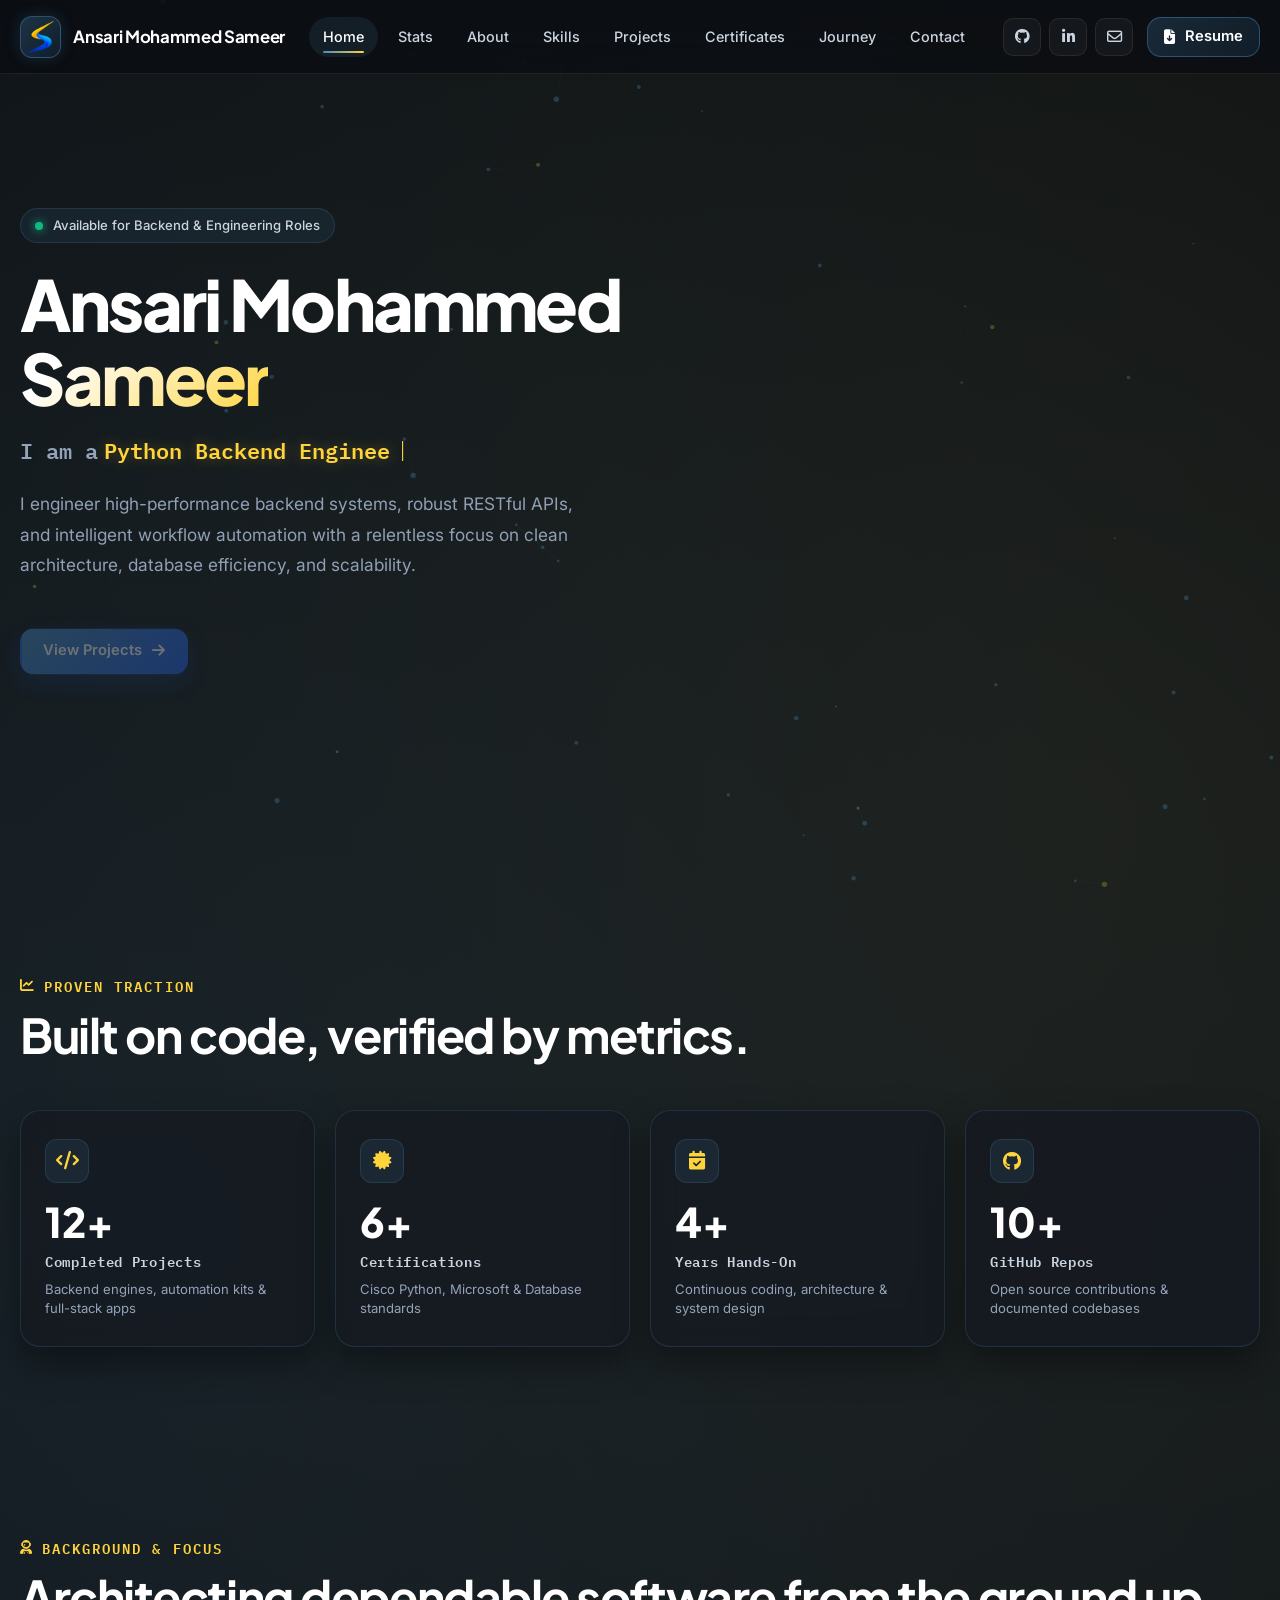
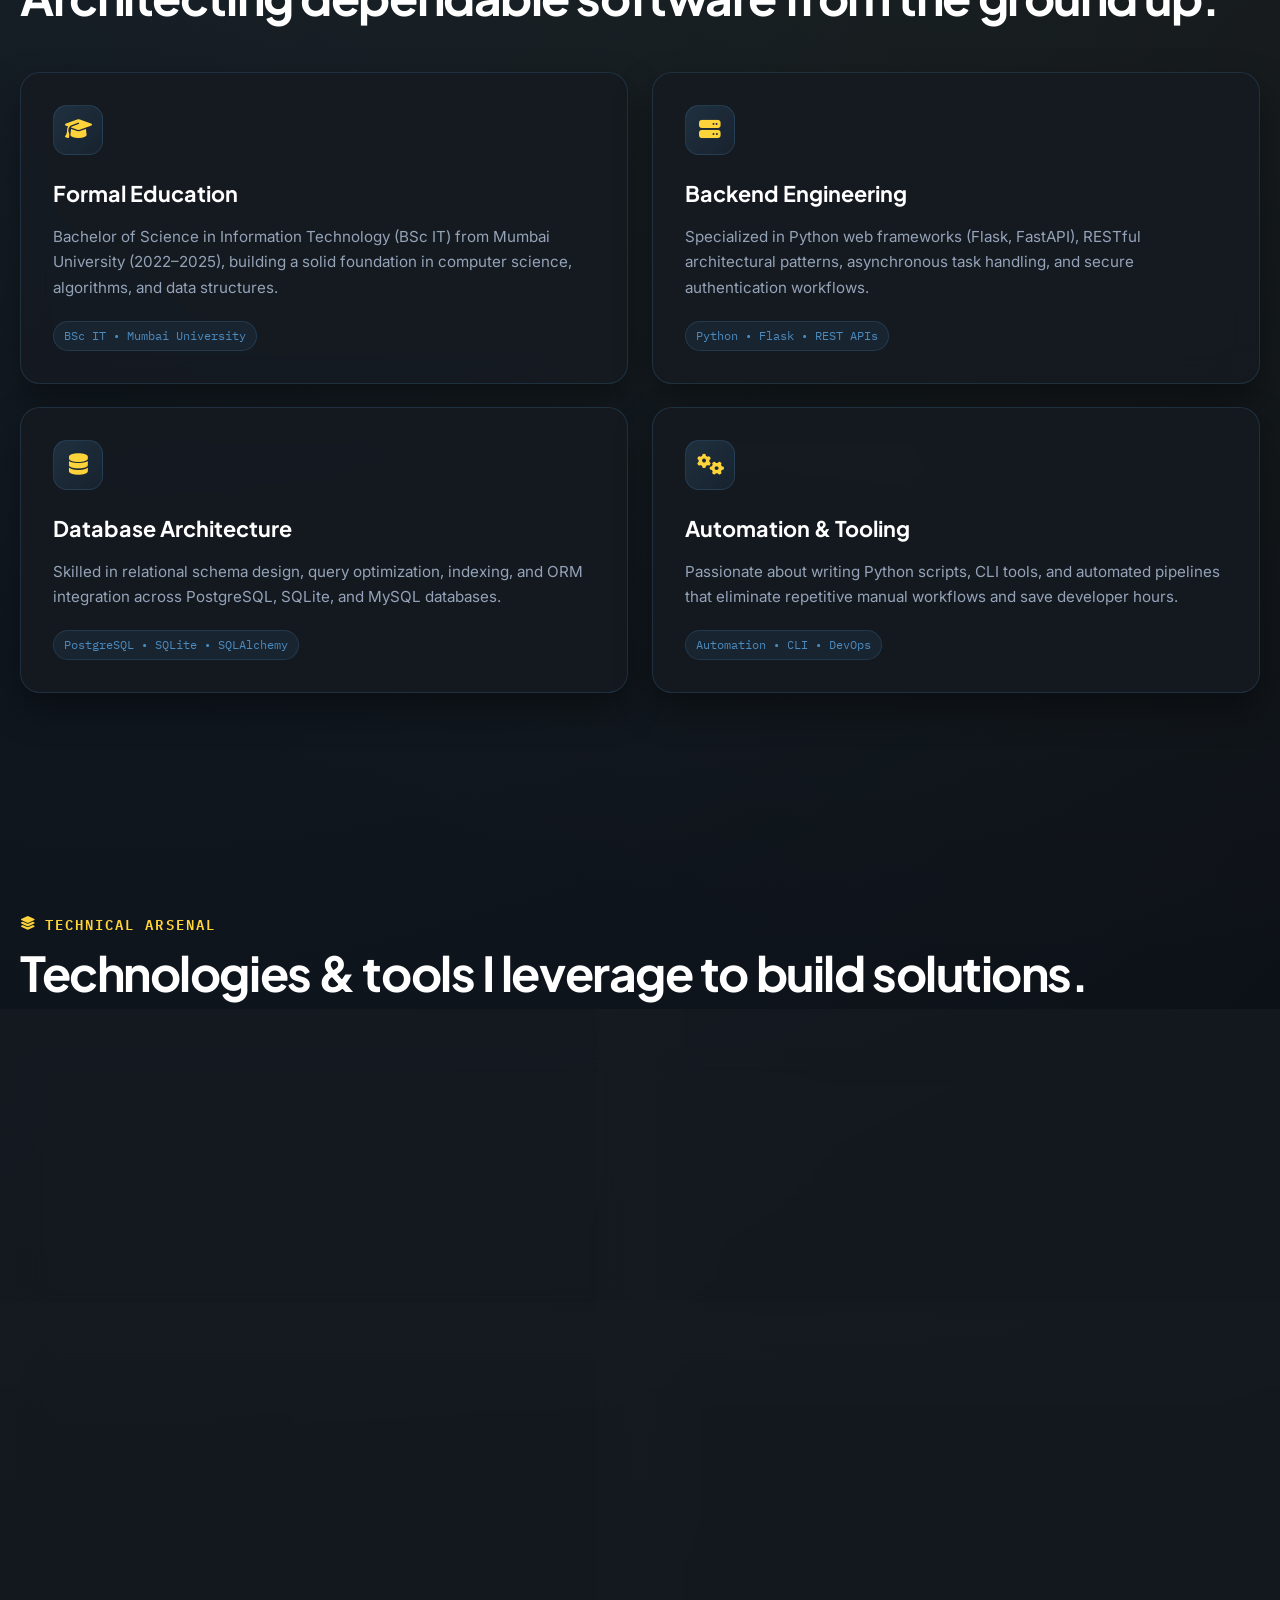
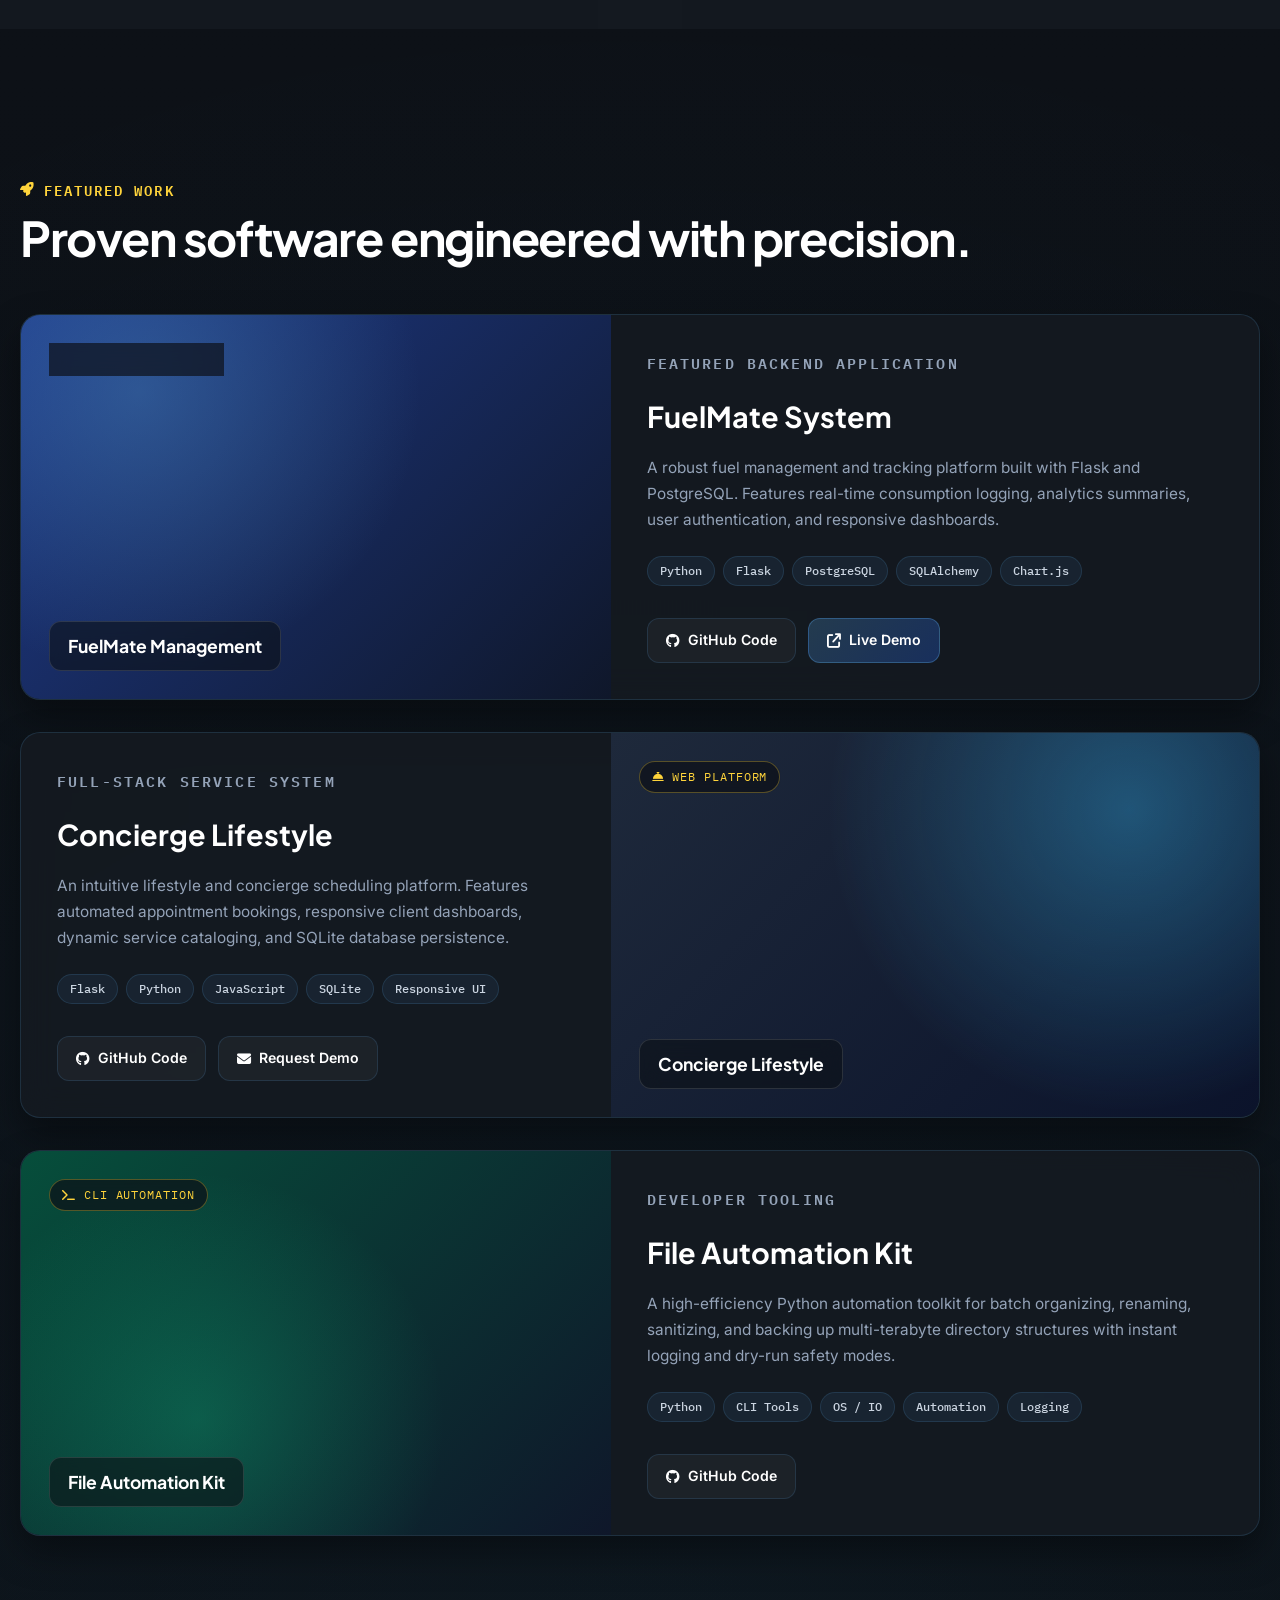
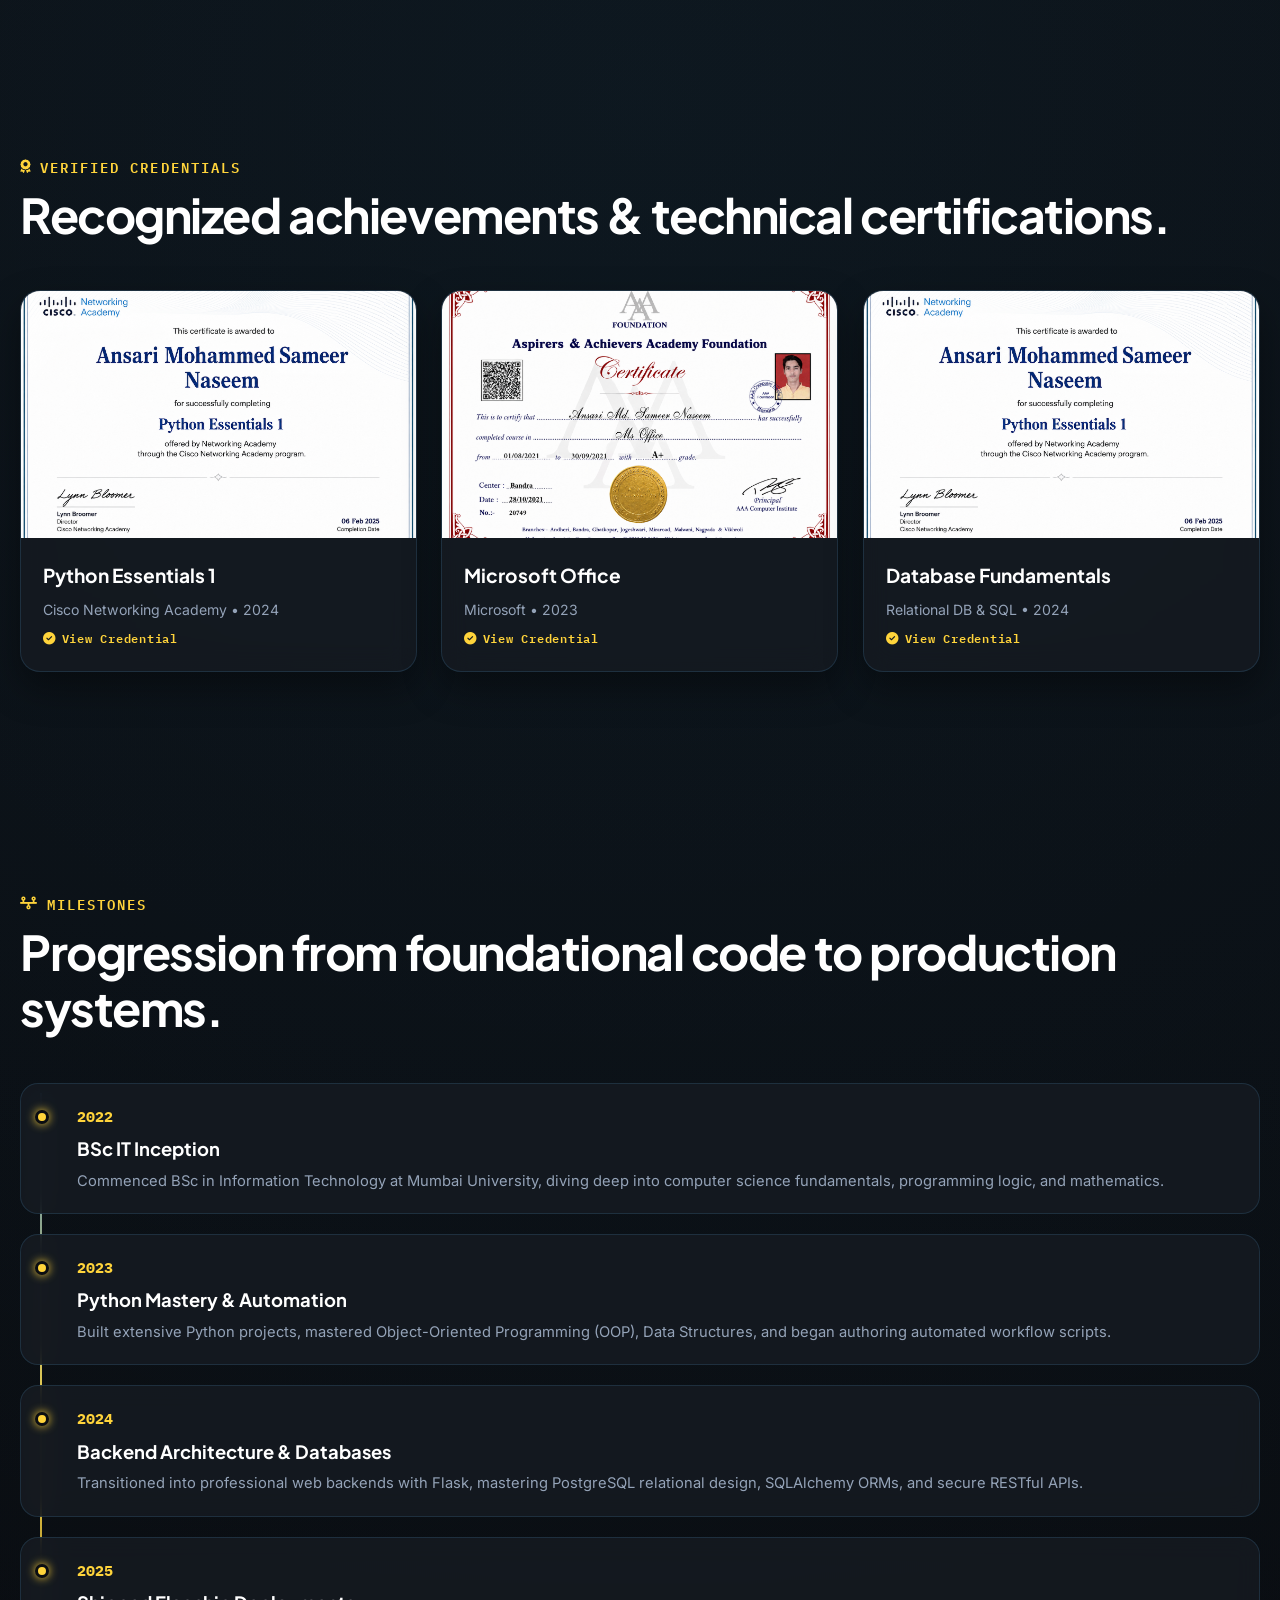
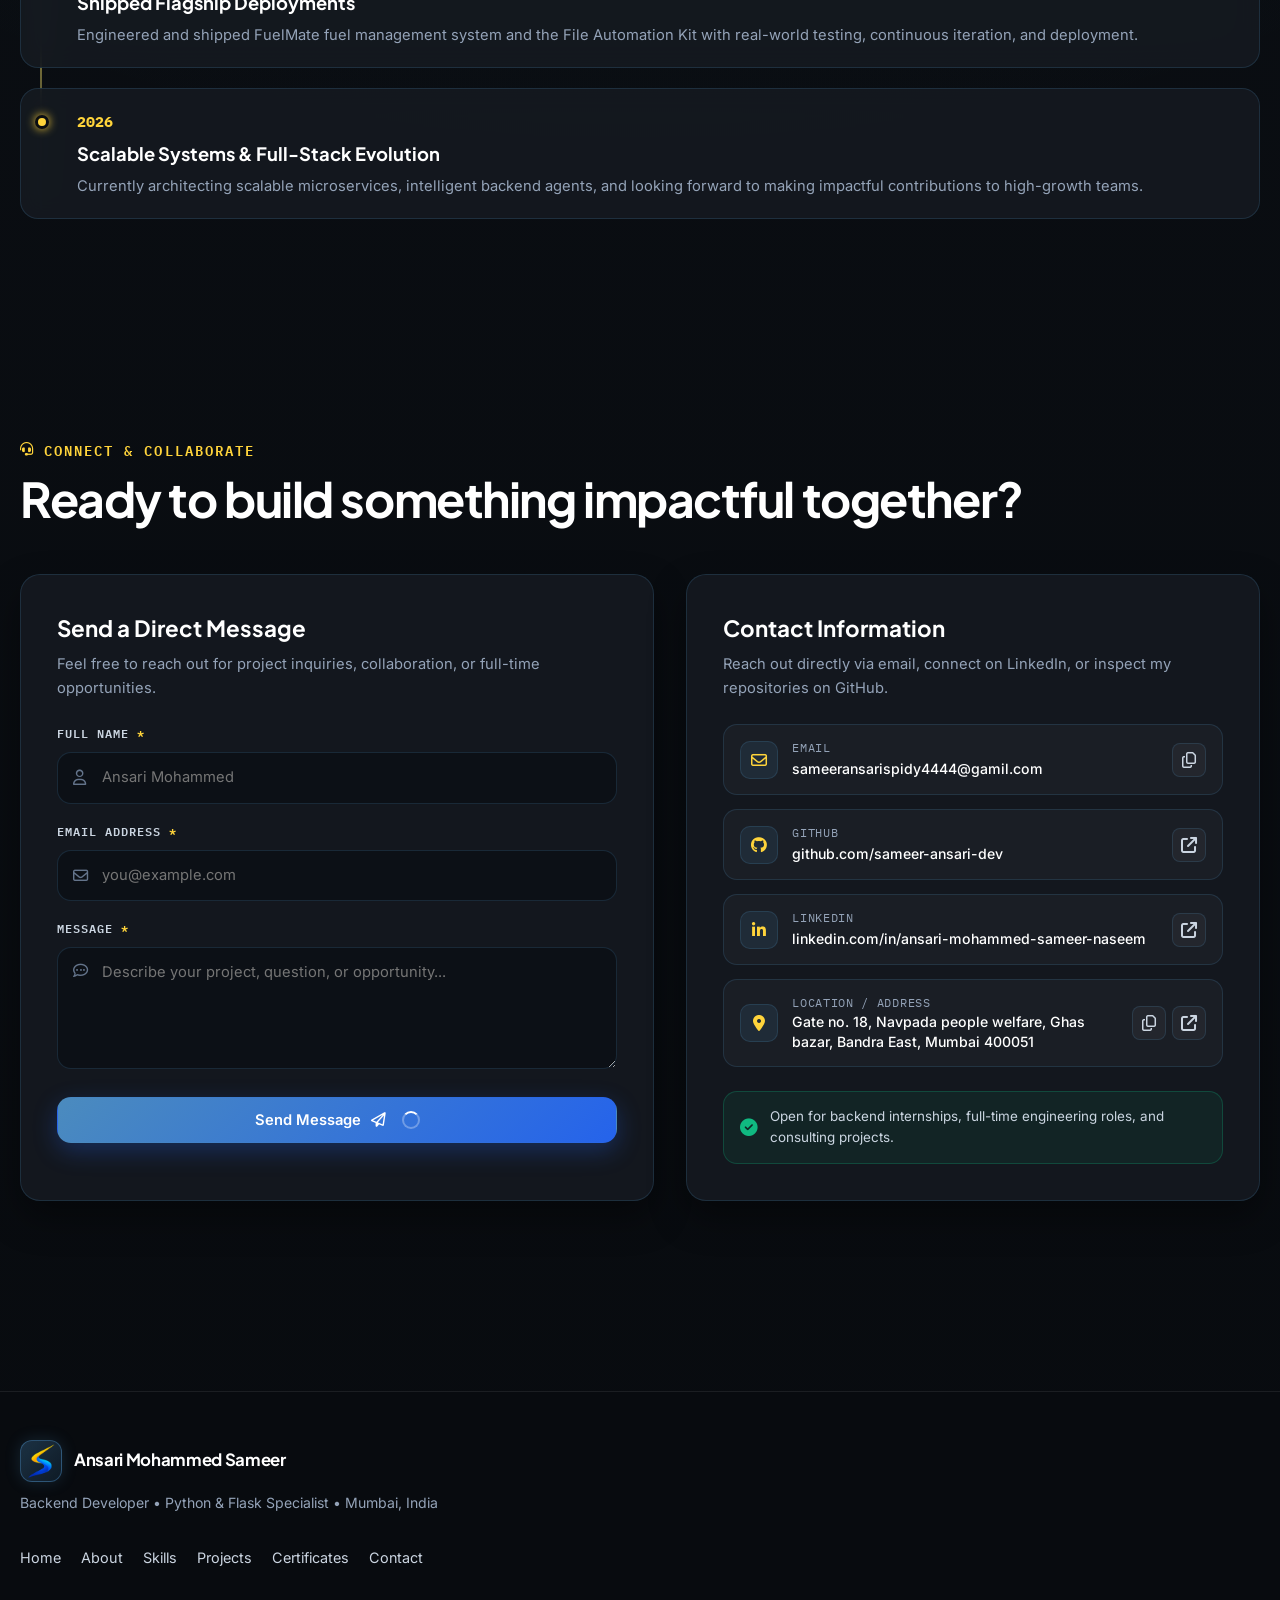
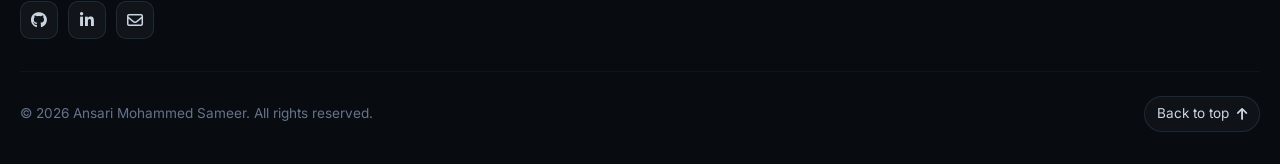
==== commit 5054950e: "Updated with favicon" ====
--- a/index.html
+++ b/index.html
@@ -1,4 +1,4 @@
-<!DOCTYPE html>
+﻿<!DOCTYPE html>
 <html lang="en">
 <head>
   <meta charset="UTF-8">
@@ -7,6 +7,13 @@
   <meta name="author" content="Ansari Mohammed Sameer">
   <meta name="theme-color" content="#0D1117">
   <title>Ansari Mohammed Sameer | Backend Developer & Python Specialist</title>
+  
+  <!-- Favicon Package -->
+  <link rel="apple-touch-icon" sizes="180x180" href="/apple-touch-icon.png">
+  <link rel="icon" type="image/png" sizes="32x32" href="/favicon-32x32.png">
+  <link rel="icon" type="image/png" sizes="16x16" href="/favicon-16x16.png">
+  <link rel="manifest" href="/site.webmanifest">
+  <link rel="shortcut icon" href="/favicon.ico">
   
   <!-- Fonts -->
   <link rel="preconnect" href="https://fonts.googleapis.com">
@@ -38,7 +45,10 @@
     <header class="site-header" id="site-header">
       <div class="container header-inner">
         <a class="brand" href="#hero" aria-label="Go to top">
-          <span class="brand-mark">AS</span>
+          <span class="brand-mark">
+            <img src="assets/images/logo.png" alt="Ansari Mohammed Sameer Logo" class="brand-logo-img" onerror="this.style.display='none'; this.nextElementSibling.style.display='grid';">
+            <span class="brand-logo-fallback" style="display:none;">AS</span>
+          </span>
           <span class="brand-text">Ansari Mohammed Sameer</span>
         </a>
 
@@ -139,7 +149,7 @@
               <div class="orbit-ring orbit-ring-3"></div>
               
               <div class="orbit-core">
-                <img src="assets/images/profile.png" alt="Ansari Mohammed Sameer - Backend Developer" class="profile-img">
+                <img src="assets/images/Python_Essentials_1.png" alt="Ansari Mohammed Sameer - Backend Developer" class="profile-img">
               </div>
 
               <!-- Orbiting Tech Badges -->
@@ -426,9 +436,9 @@
           </div>
           <div class="certificate-grid">
             <!-- Cert 1 -->
-            <button class="certificate-card tilt-card" data-title="Python Essentials 1" data-issuer="Cisco Networking Academy" data-year="2024" data-preview="assets/images/profile.png" type="button" aria-label="View Python Essentials 1 Certificate">
+            <button class="certificate-card tilt-card" data-title="Python Essentials 1" data-issuer="Cisco Networking Academy" data-year="2024" data-preview="assets/images/Python_Essentials_1.png" type="button" aria-label="View Python Essentials 1 Certificate">
               <div class="certificate-image certificate-image-placeholder">
-                <img src="assets/images/profile.png" alt="Python Essentials 1 Cisco Certificate Preview">
+                <img src="assets/images/Python_Essentials_1.png" alt="Python Essentials 1 Cisco Certificate Preview">
                 <div class="cert-overlay-icon"><i class="fa-solid fa-magnifying-glass-plus"></i></div>
               </div>
               <div class="certificate-meta">
@@ -452,9 +462,9 @@
             </button>
 
             <!-- Cert 3 -->
-            <button class="certificate-card tilt-card" data-title="Database Fundamentals & SQL" data-issuer="Specialized Coursework" data-year="2024" data-preview="assets/images/profile.png" type="button" aria-label="View Database Fundamentals Certificate">
+            <button class="certificate-card tilt-card" data-title="Database Fundamentals & SQL" data-issuer="Specialized Coursework" data-year="2024" data-preview="assets/images/Python_Essentials_1.png" type="button" aria-label="View Database Fundamentals Certificate">
               <div class="certificate-image certificate-image-placeholder">
-                <img src="assets/images/profile.png" alt="Database Fundamentals Certificate Preview">
+                <img src="assets/images/Python_Essentials_1.png" alt="Database Fundamentals Certificate Preview">
                 <div class="cert-overlay-icon"><i class="fa-solid fa-magnifying-glass-plus"></i></div>
               </div>
               <div class="certificate-meta">
@@ -624,13 +634,18 @@
                   <div class="contact-card-icon"><i class="fa-solid fa-location-dot"></i></div>
                   <div class="contact-card-content">
                     <span class="contact-card-label">Location / Address</span>
-                    <p class="contact-card-val address-val" id="address-text">
+                    <a href="https://www.google.com/maps?q=19.056475,72.840852" target="_blank" rel="noopener noreferrer" class="contact-card-val address-val address-link" id="address-text" title="Click to open in Google Maps">
                       Gate no. 18, Navpada people welfare, Ghas bazar, Bandra East, Mumbai 400051
-                    </p>
+                    </a>
                   </div>
-                  <button class="copy-btn" data-copy="Gate no. 18, Navpada people welfare, Ghas bazar, Bandra East, Mumbai 400051" title="Copy Address" aria-label="Copy Address" type="button">
-                    <i class="fa-regular fa-copy"></i>
-                  </button>
+                  <div class="card-action-group">
+                    <button class="copy-btn" data-copy="Gate no. 18, Navpada people welfare, Ghas bazar, Bandra East, Mumbai 400051" title="Copy Address" aria-label="Copy Address" type="button">
+                      <i class="fa-regular fa-copy"></i>
+                    </button>
+                    <a href="https://www.google.com/maps?q=19.056475,72.840852" target="_blank" rel="noopener noreferrer" class="external-link-btn" title="Open in Google Maps" aria-label="Open in Google Maps">
+                      <i class="fa-solid fa-arrow-up-right-from-square"></i>
+                    </a>
+                  </div>
                 </div>
               </div>
 
@@ -649,7 +664,10 @@
       <div class="container footer-inner">
         <div class="footer-brand">
           <div class="brand">
-            <span class="brand-mark">AS</span>
+            <span class="brand-mark">
+              <img src="assets/images/logo.png" alt="Ansari Mohammed Sameer Logo" class="brand-logo-img" onerror="this.style.display='none'; this.nextElementSibling.style.display='grid';">
+              <span class="brand-logo-fallback" style="display:none;">AS</span>
+            </span>
             <span class="brand-text">Ansari Mohammed Sameer</span>
           </div>
           <p class="footer-tagline">Backend Developer • Python & Flask Specialist • Mumbai, India</p>
--- a/assets/css/style.css
+++ b/assets/css/style.css
@@ -205,6 +205,21 @@
   font-size: 1.1rem;
   box-shadow: 0 0 16px rgba(75, 139, 190, 0.2);
   transition: transform 0.3s ease, box-shadow 0.3s ease;
+  overflow: hidden;
+  padding: 2px;
+}
+
+.brand-logo-img {
+  width: 100%;
+  height: 100%;
+  object-fit: cover;
+  border-radius: 9px;
+  display: block;
+}
+
+.brand-logo-fallback {
+  display: grid;
+  place-items: center;
 }
 
 .brand:hover .brand-mark {
@@ -1409,6 +1424,23 @@
   line-height: 1.4;
 }
 
+.address-link {
+  transition: color 0.2s ease;
+  cursor: pointer;
+}
+
+.address-link:hover {
+  color: var(--yellow);
+  text-decoration: underline;
+  text-underline-offset: 3px;
+}
+
+.card-action-group {
+  display: flex;
+  align-items: center;
+  gap: 6px;
+}
+
 .copy-btn, .external-link-btn {
   width: 34px;
   height: 34px;
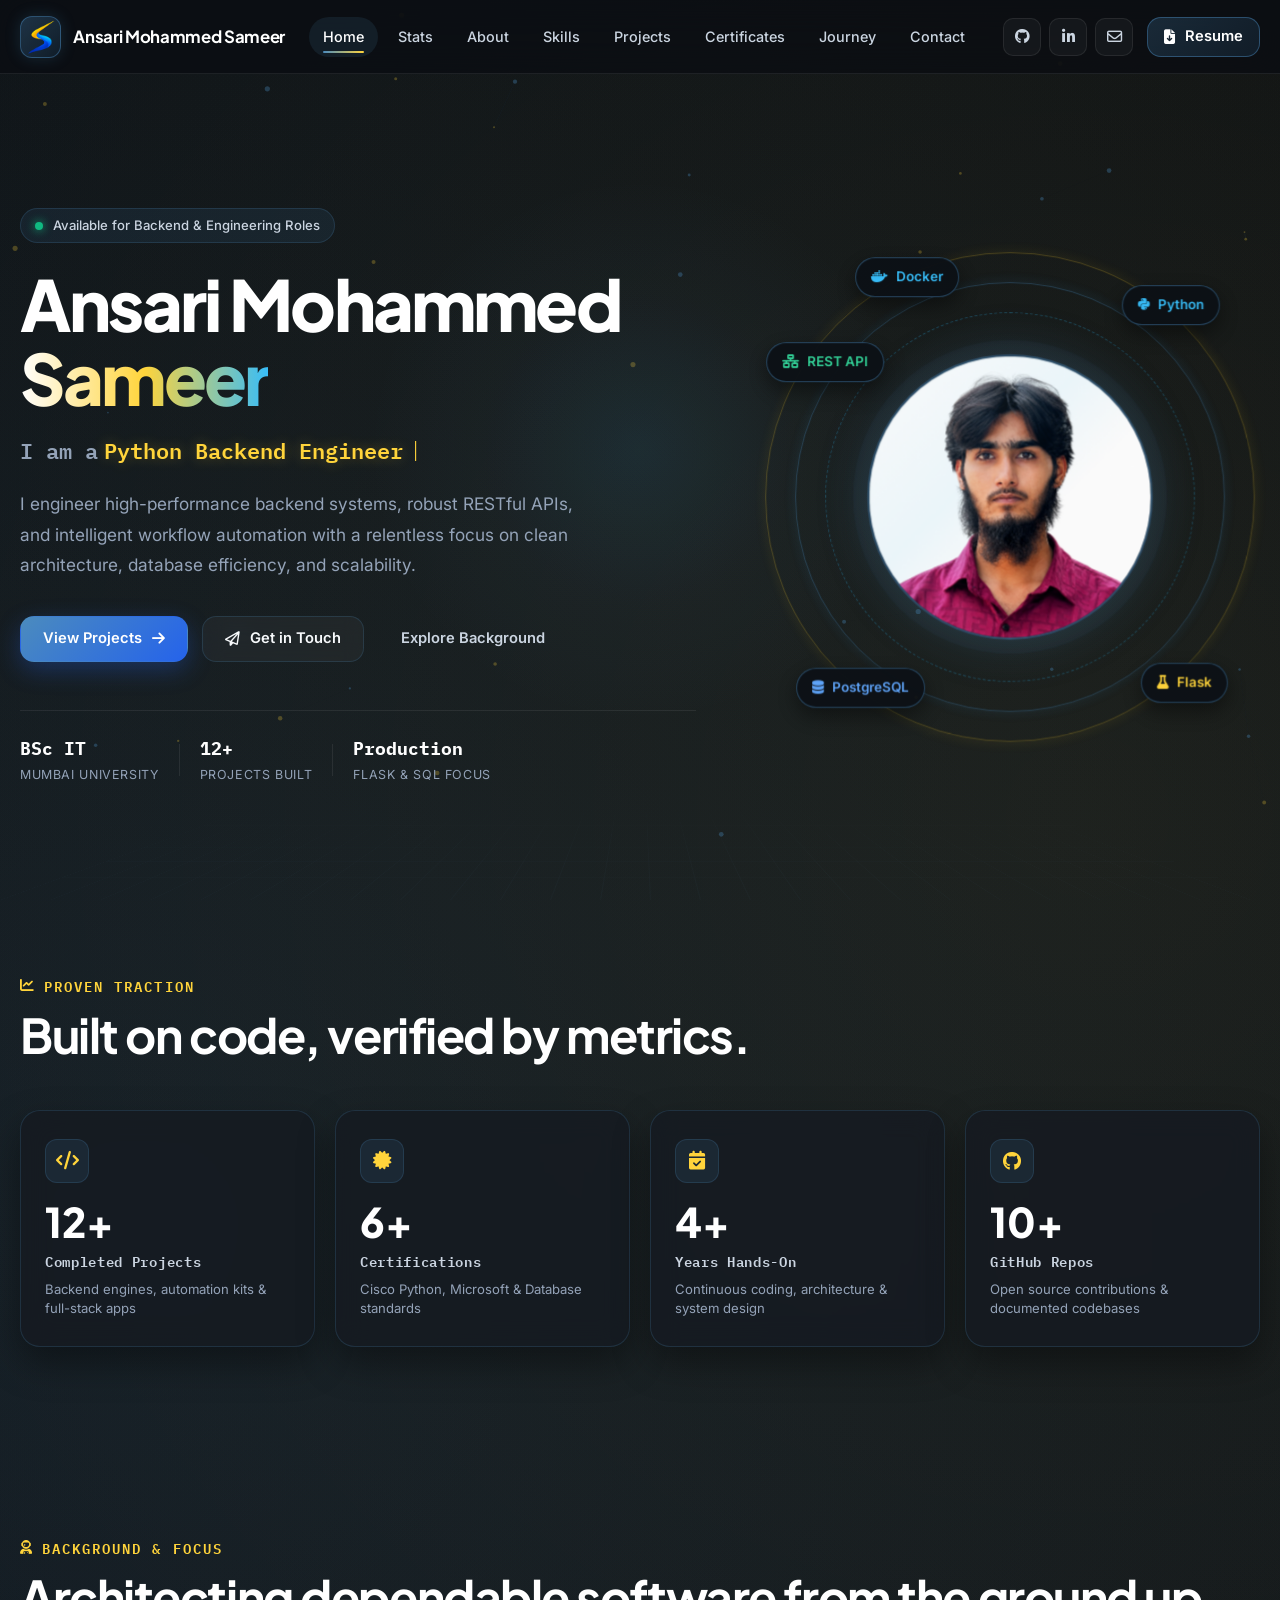
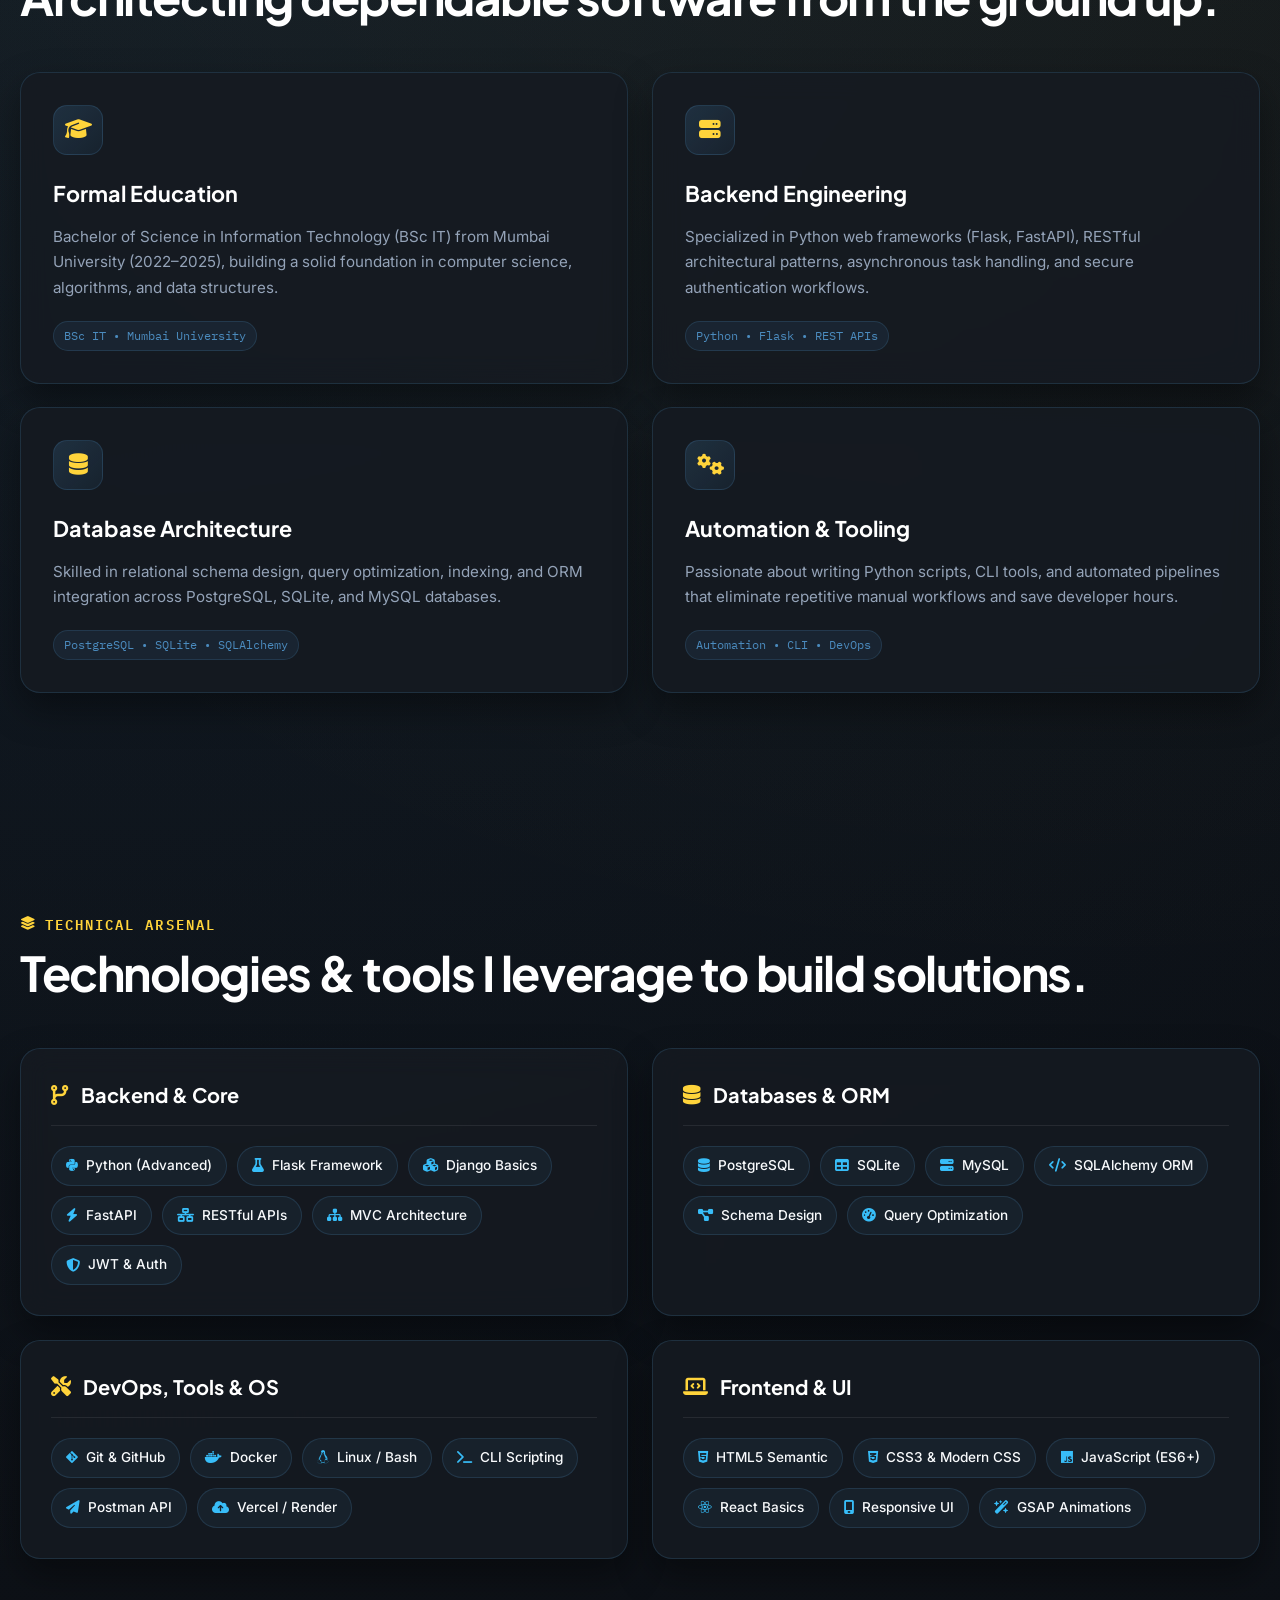
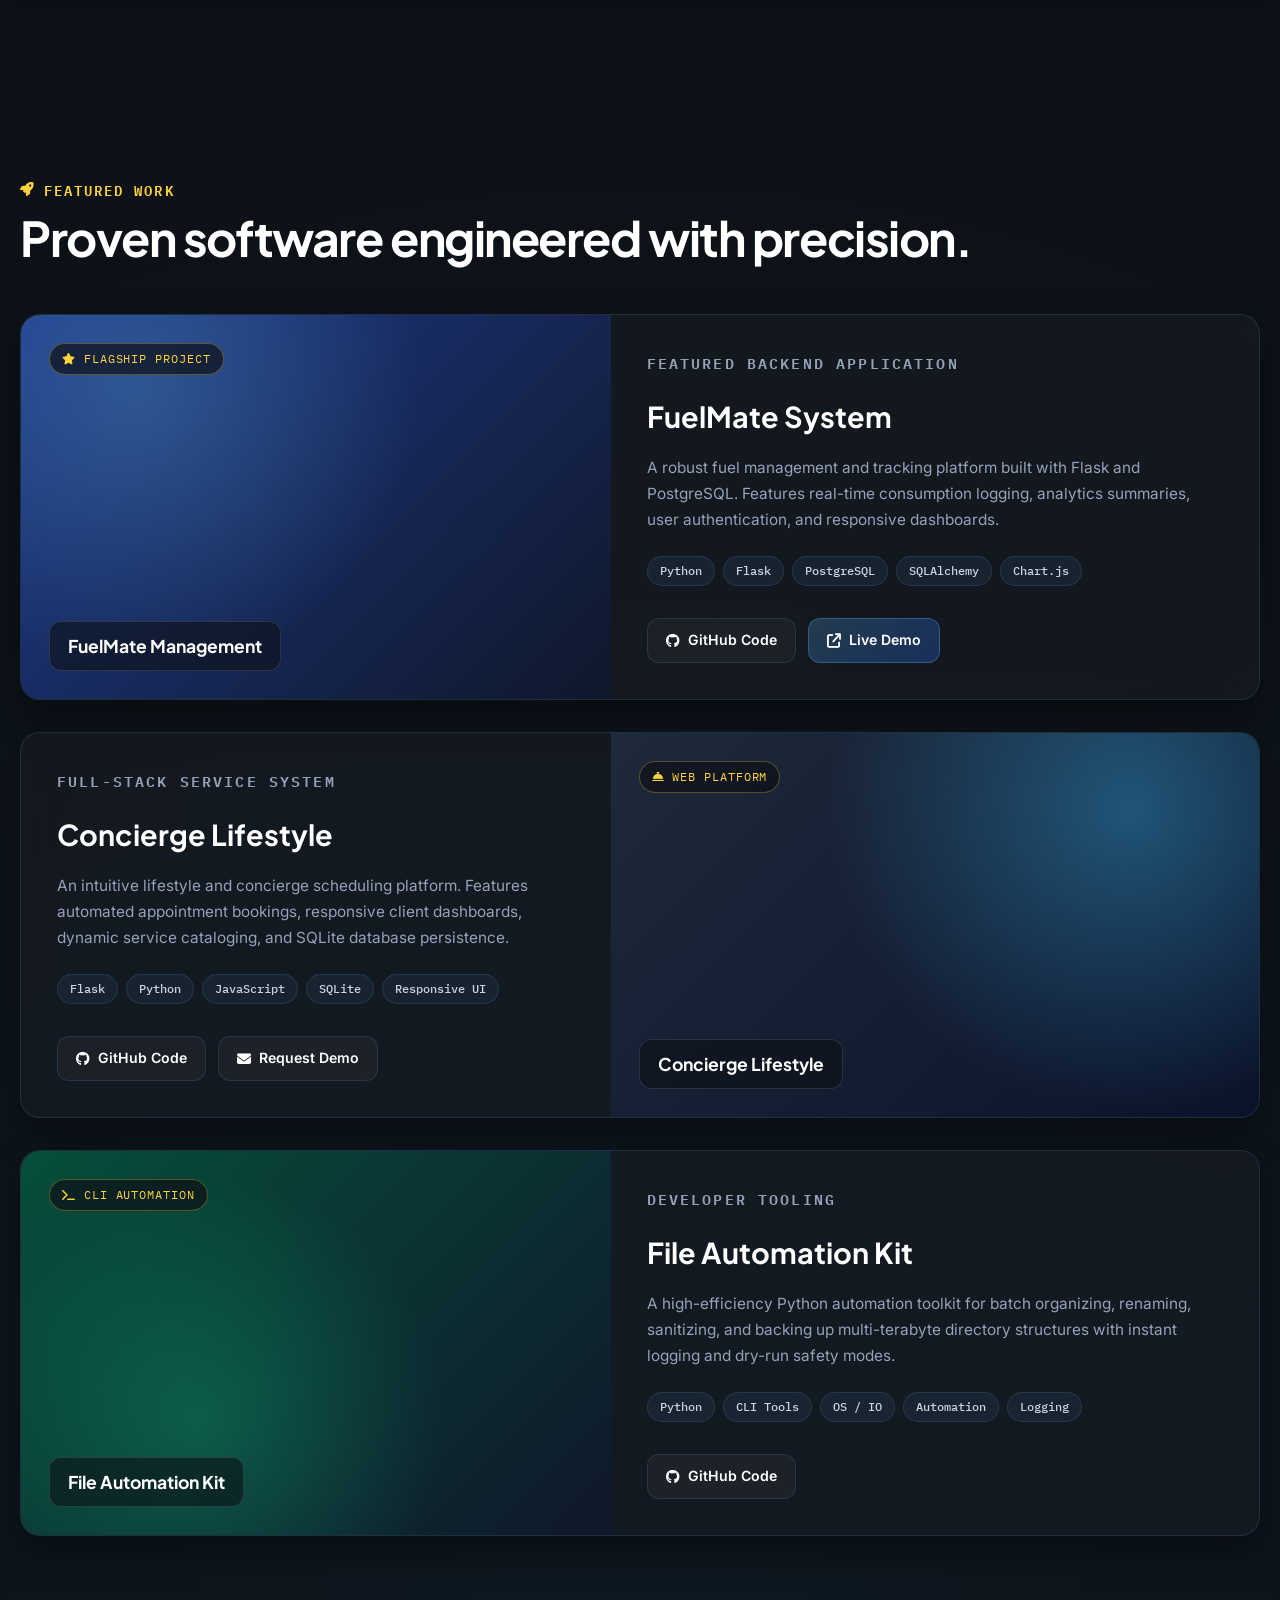
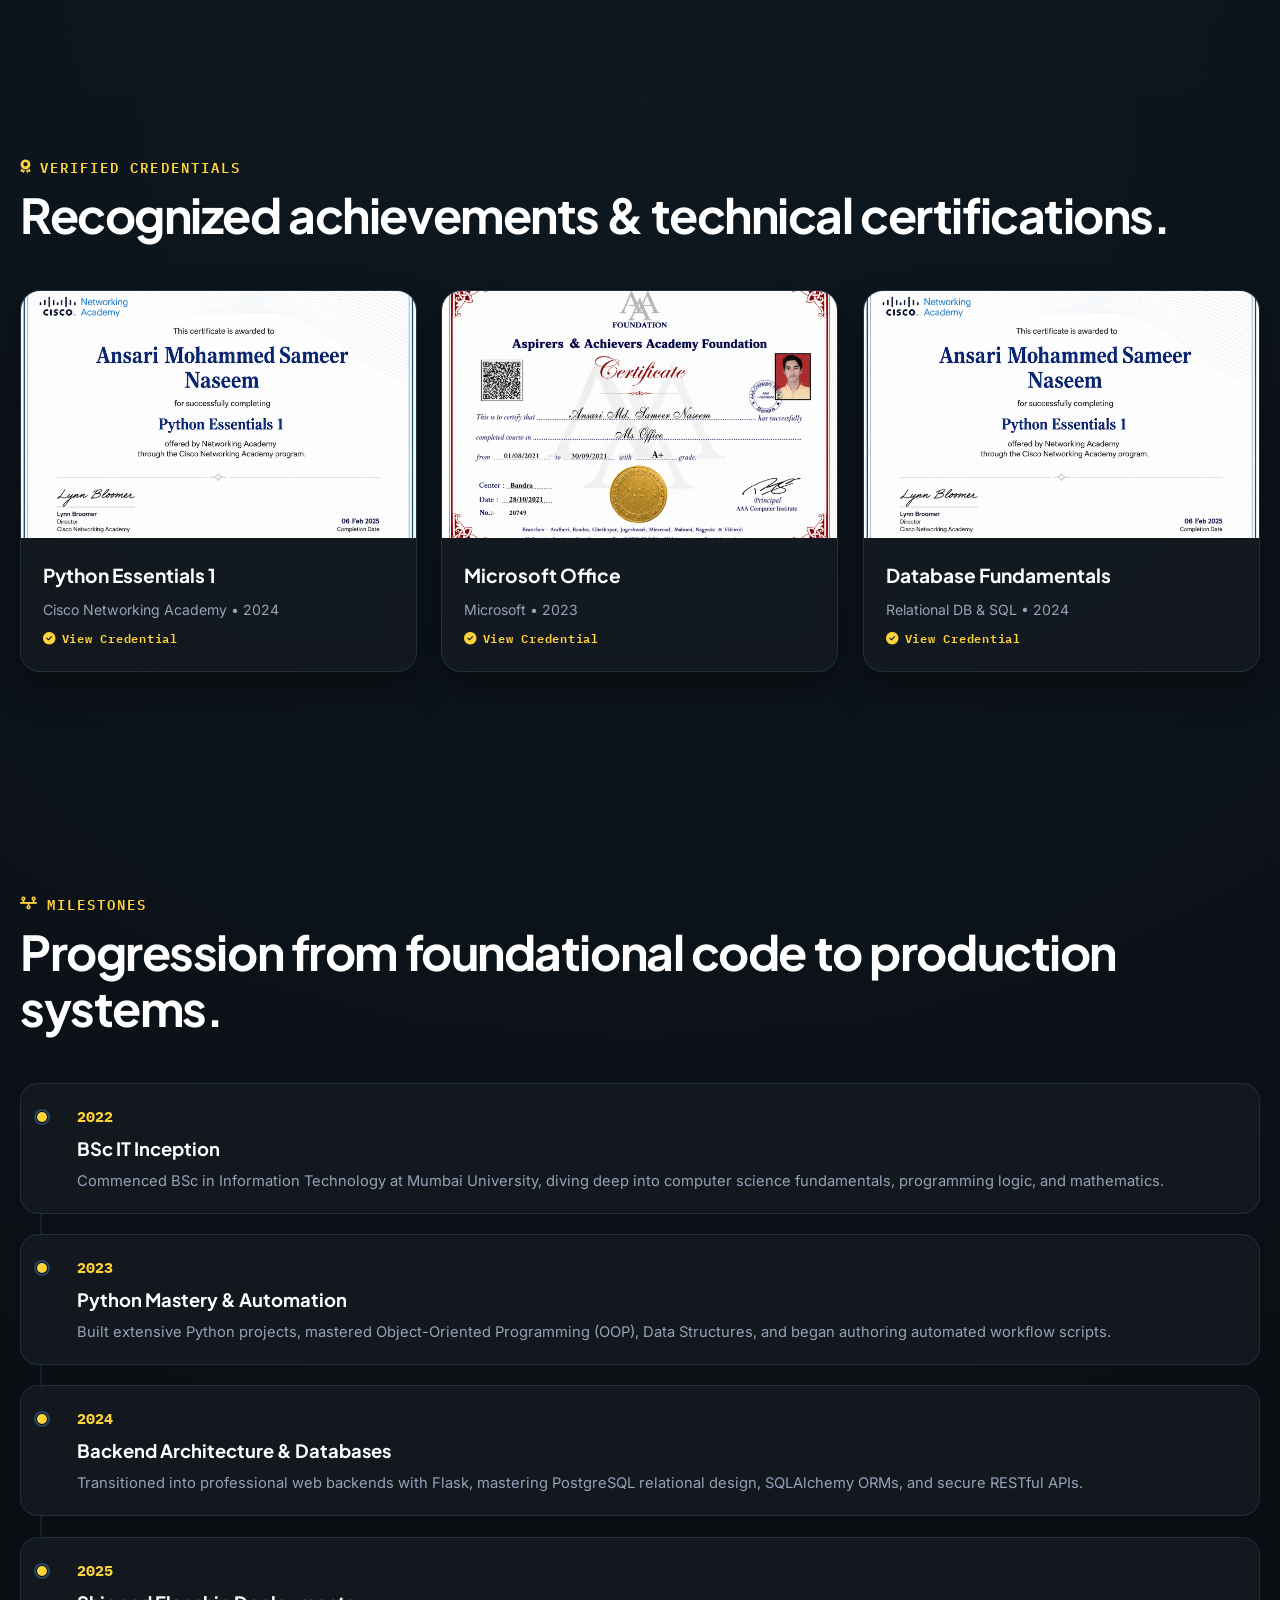
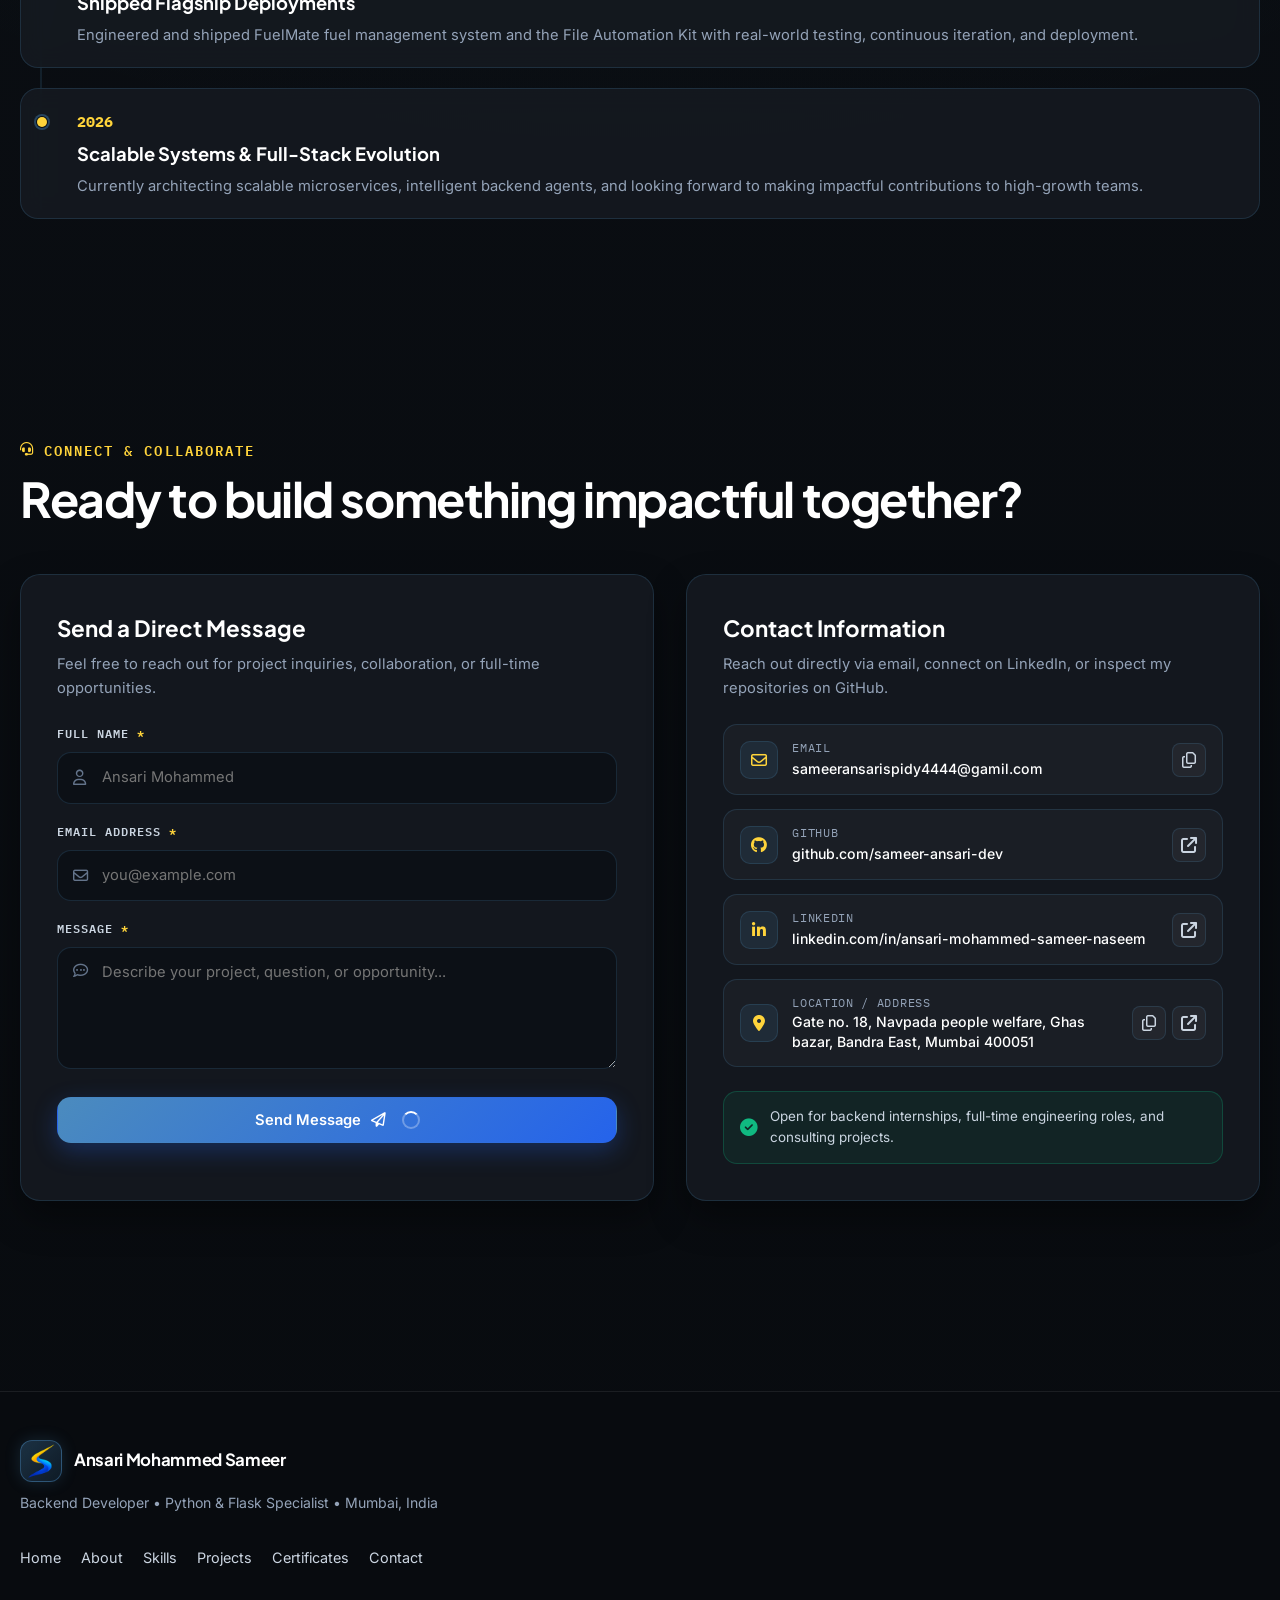
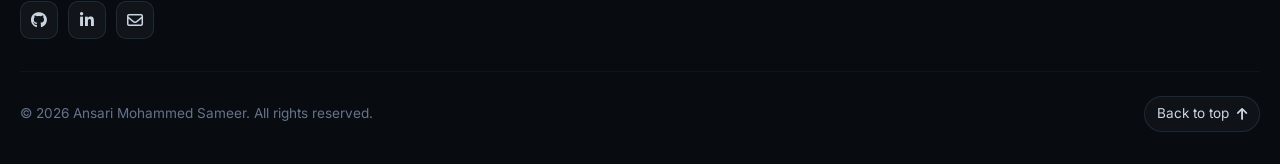
==== commit 21fb72b7: "Updated animations" ====
--- a/index.html
+++ b/index.html
@@ -1,4 +1,4 @@
-﻿<!DOCTYPE html>
+<!DOCTYPE html>
 <html lang="en">
 <head>
   <meta charset="UTF-8">
@@ -28,14 +28,20 @@
   <link rel="stylesheet" href="assets/css/animations.css">
   <link rel="stylesheet" href="assets/css/responsive.css">
 
-  <!-- GSAP & Scripts -->
+  <!-- GSAP, Three.js, Lenis & Scripts -->
+  <script src="https://cdnjs.cloudflare.com/ajax/libs/three.js/r128/three.min.js" defer></script>
+  <script src="https://unpkg.com/lenis@1.1.18/dist/lenis.min.js" defer></script>
   <script src="https://cdn.jsdelivr.net/npm/gsap@3.12.5/dist/gsap.min.js" defer></script>
   <script src="https://cdn.jsdelivr.net/npm/gsap@3.12.5/dist/ScrollTrigger.min.js" defer></script>
   <script src="assets/js/main.js" defer></script>
 </head>
 <body>
-  <!-- Ambient Particle Constellation Canvas -->
+  <!-- Ambient Cursor Spotlight Effect -->
+  <div class="cursor-spotlight" id="cursor-spotlight" aria-hidden="true"></div>
+
+  <!-- Ambient 3D Particle Starfield & Moving Perspective Grid Canvas -->
   <canvas id="particle-canvas" class="particle-canvas" aria-hidden="true"></canvas>
+  <div class="cyber-perspective-grid" aria-hidden="true"></div>
 
   <!-- Scroll Progress Indicator -->
   <div class="scroll-progress-bar" id="scroll-progress" aria-hidden="true"></div>
@@ -97,8 +103,8 @@
               <span>Available for Backend & Engineering Roles</span>
             </div>
             
-            <h1 class="hero-title">
-              Ansari Mohammed <span class="gradient-text">Sameer</span>
+            <h1 class="hero-title" id="hero-heading">
+              Ansari Mohammed <span class="gradient-text shimmer-text">Sameer</span>
             </h1>
 
             <div class="typing-container" aria-label="Role typing animation">
@@ -142,17 +148,26 @@
           </div>
 
           <div class="hero-visual" aria-label="Profile and technology showcase">
-            <div class="profile-orbit tilt-card" id="profile-orbit">
+            <div class="profile-orbit tilt-card floating-3d-element" id="profile-orbit">
               <div class="orbit-glow"></div>
+              
+              <!-- 3D Animated Energy Pulse Waves -->
+              <div class="energy-pulse pulse-1"></div>
+              <div class="energy-pulse pulse-2"></div>
+              <div class="energy-pulse pulse-3"></div>
+
+              <!-- Rotating Planetary Glow Rings -->
               <div class="orbit-ring orbit-ring-1"></div>
               <div class="orbit-ring orbit-ring-2"></div>
               <div class="orbit-ring orbit-ring-3"></div>
               
+              <!-- Core 3D Hologram Frame -->
               <div class="orbit-core">
-                <img src="assets/images/Python_Essentials_1.png" alt="Ansari Mohammed Sameer - Backend Developer" class="profile-img">
-              </div>
-
-              <!-- Orbiting Tech Badges -->
+                <div class="core-specular-sheen"></div>
+                <img src="assets/images/profile.png" alt="Ansari Mohammed Sameer - Backend Developer" class="profile-img">
+              </div>
+
+              <!-- Orbiting Tech Badges with Independent Floating & Hover Pause -->
               <span class="tech-badge tech-badge-python" title="Python">
                 <i class="fa-brands fa-python"></i> Python
               </span>
@@ -484,9 +499,10 @@
             <p class="eyebrow"><i class="fa-solid fa-timeline"></i> Milestones</p>
             <h2>Progression from foundational code to production systems.</h2>
           </div>
-          <div class="timeline">
-            <article class="timeline-item">
-              <div class="timeline-marker"></div>
+          <div class="timeline" id="journey-timeline">
+            <div class="timeline-glow-line" id="timeline-glow-line" aria-hidden="true"></div>
+            <article class="timeline-item tilt-card" data-year="2022">
+              <div class="timeline-marker"><div class="marker-pulse"></div></div>
               <div class="timeline-year">2022</div>
               <div class="timeline-content">
                 <h3>BSc IT Inception</h3>
@@ -494,8 +510,8 @@
               </div>
             </article>
 
-            <article class="timeline-item">
-              <div class="timeline-marker"></div>
+            <article class="timeline-item tilt-card" data-year="2023">
+              <div class="timeline-marker"><div class="marker-pulse"></div></div>
               <div class="timeline-year">2023</div>
               <div class="timeline-content">
                 <h3>Python Mastery & Automation</h3>
@@ -503,8 +519,8 @@
               </div>
             </article>
 
-            <article class="timeline-item">
-              <div class="timeline-marker"></div>
+            <article class="timeline-item tilt-card" data-year="2024">
+              <div class="timeline-marker"><div class="marker-pulse"></div></div>
               <div class="timeline-year">2024</div>
               <div class="timeline-content">
                 <h3>Backend Architecture & Databases</h3>
@@ -512,8 +528,8 @@
               </div>
             </article>
 
-            <article class="timeline-item">
-              <div class="timeline-marker"></div>
+            <article class="timeline-item tilt-card" data-year="2025">
+              <div class="timeline-marker"><div class="marker-pulse"></div></div>
               <div class="timeline-year">2025</div>
               <div class="timeline-content">
                 <h3>Shipped Flagship Deployments</h3>
@@ -521,8 +537,8 @@
               </div>
             </article>
 
-            <article class="timeline-item">
-              <div class="timeline-marker"></div>
+            <article class="timeline-item tilt-card" data-year="2026">
+              <div class="timeline-marker"><div class="marker-pulse"></div></div>
               <div class="timeline-year">2026</div>
               <div class="timeline-content">
                 <h3>Scalable Systems & Full-Stack Evolution</h3>
--- a/assets/css/style.css
+++ b/assets/css/style.css
@@ -78,6 +78,27 @@
   font-size: 16px;
 }
 
+/* Lenis Smooth Scroll Engine */
+html.lenis, html.lenis body {
+  height: auto;
+}
+
+.lenis.lenis-smooth {
+  scroll-behavior: auto !important;
+}
+
+.lenis.lenis-smooth [data-lenis-prevent] {
+  overscroll-behavior: contain;
+}
+
+.lenis.lenis-stopped {
+  overflow: hidden;
+}
+
+.lenis.lenis-scrolling iframe {
+  pointer-events: none;
+}
+
 body {
   font-family: var(--sans);
   color: var(--text);
@@ -115,7 +136,29 @@
   background: none;
 }
 
-/* Background Particle Canvas */
+/* Cursor Spotlight Effect */
+.cursor-spotlight {
+  position: fixed;
+  top: 0;
+  left: 0;
+  width: 550px;
+  height: 550px;
+  border-radius: 50%;
+  pointer-events: none;
+  background: radial-gradient(
+    circle,
+    rgba(56, 189, 248, 0.09) 0%,
+    rgba(75, 139, 190, 0.03) 40%,
+    transparent 70%
+  );
+  transform: translate(-50%, -50%);
+  z-index: 1;
+  mix-blend-mode: screen;
+  transition: opacity 0.3s ease;
+  will-change: transform;
+}
+
+/* Background 3D Particle Starfield Canvas */
 .particle-canvas {
   position: fixed;
   inset: 0;
@@ -123,7 +166,26 @@
   height: 100vh;
   z-index: 0;
   pointer-events: none;
-  opacity: 0.7;
+  opacity: 0.85;
+}
+
+/* Ambient Moving Perspective Cyber Grid */
+.cyber-perspective-grid {
+  position: fixed;
+  bottom: 0;
+  left: 0;
+  width: 100vw;
+  height: 40vh;
+  pointer-events: none;
+  z-index: 0;
+  background-image: 
+    linear-gradient(to right, rgba(75, 139, 190, 0.07) 1px, transparent 1px),
+    linear-gradient(to bottom, rgba(75, 139, 190, 0.07) 1px, transparent 1px);
+  background-size: 50px 50px;
+  transform: perspective(500px) rotateX(65deg);
+  transform-origin: bottom center;
+  mask-image: linear-gradient(to top, rgba(0,0,0,0.5) 0%, transparent 100%);
+  -webkit-mask-image: linear-gradient(to top, rgba(0,0,0,0.5) 0%, transparent 100%);
 }
 
 /* Scroll Progress Bar */
@@ -601,6 +663,8 @@
   aspect-ratio: 1;
   display: grid;
   place-items: center;
+  transform-style: preserve-3d;
+  perspective: 1000px;
 }
 
 .orbit-glow {
@@ -623,6 +687,8 @@
   border: 2px solid var(--border-strong);
   box-shadow: 0 0 0 14px rgba(75, 139, 190, 0.06), 0 0 60px rgba(75, 139, 190, 0.25);
   z-index: 2;
+  transform: translateZ(20px);
+  transform-style: preserve-3d;
 }
 
 .profile-img {
@@ -634,7 +700,7 @@
 }
 
 .profile-orbit:hover .profile-img {
-  transform: scale(1.04);
+  transform: scale(1.05);
 }
 
 .orbit-ring {
@@ -646,32 +712,34 @@
 
 .orbit-ring-1 {
   inset: 15px;
-  border-color: rgba(75, 139, 190, 0.25);
+  border-color: rgba(75, 139, 190, 0.35);
+  box-shadow: 0 0 15px rgba(75, 139, 190, 0.15);
   animation: spinClockwise 28s linear infinite;
 }
 
 .orbit-ring-2 {
   inset: -15px;
-  border-color: rgba(255, 212, 59, 0.2);
+  border-color: rgba(255, 212, 59, 0.25);
+  box-shadow: 0 0 18px rgba(255, 212, 59, 0.1);
   animation: spinCounterClockwise 36s linear infinite;
 }
 
 .orbit-ring-3 {
   inset: 45px;
   border-style: dashed;
-  border-color: rgba(56, 189, 248, 0.2);
+  border-color: rgba(56, 189, 248, 0.3);
   animation: spinClockwise 48s linear infinite;
 }
 
-/* Floating Tech Badges */
+/* Floating Tech Badges (Smooth, Jitter-Free & Hover-Pause) */
 .tech-badge {
   position: absolute;
-  z-index: 4;
-  padding: 8px 14px;
+  z-index: 5;
+  padding: 8px 15px;
   border-radius: var(--radius-pill);
-  background: rgba(13, 17, 23, 0.92);
+  background: rgba(13, 17, 23, 0.94);
   border: 1px solid var(--border-strong);
-  box-shadow: 0 10px 25px rgba(0, 0, 0, 0.45);
+  box-shadow: 0 8px 22px rgba(0, 0, 0, 0.45);
   font-size: 0.84rem;
   font-weight: 600;
   display: inline-flex;
@@ -679,20 +747,25 @@
   gap: 8px;
   color: var(--text-pure);
   backdrop-filter: blur(12px);
-  transition: transform 0.3s ease, border-color 0.3s ease, box-shadow 0.3s ease;
+  cursor: pointer;
+  user-select: none;
+  transition: transform 0.25s cubic-bezier(0.2, 0.8, 0.2, 1), border-color 0.25s ease, box-shadow 0.25s ease;
+  will-change: transform;
 }
 
 .tech-badge:hover {
-  transform: scale(1.1) translateY(-4px);
-  border-color: var(--yellow);
-  box-shadow: 0 12px 30px rgba(255, 212, 59, 0.3);
-}
-
-.tech-badge-python { top: 12px; right: 28px; color: #38BDF8; animation: floatBadge 5s ease-in-out infinite; }
-.tech-badge-flask { bottom: 28px; right: 8px; color: #FFD43B; animation: floatBadge 5.5s ease-in-out infinite 0.8s; }
-.tech-badge-postgres { bottom: 20px; left: 16px; color: #60A5FA; animation: floatBadge 6s ease-in-out infinite 1.6s; }
-.tech-badge-api { top: 70px; left: -10px; color: #34D399; animation: floatBadge 5.2s ease-in-out infinite 2.4s; }
-.tech-badge-docker { top: -8px; left: 80px; color: #38BDF8; animation: floatBadge 5.8s ease-in-out infinite 3.2s; }
+  animation-play-state: paused !important;
+  transform: scale(1.12) translateY(-4px) !important;
+  border-color: var(--yellow) !important;
+  box-shadow: 0 12px 30px rgba(255, 212, 59, 0.35) !important;
+  z-index: 10;
+}
+
+.tech-badge-python { top: 18px; right: 20px; color: #38BDF8; animation: floatPython 4.5s ease-in-out infinite; }
+.tech-badge-flask { bottom: 25px; right: 12px; color: #FFD43B; animation: floatFlask 5.2s ease-in-out infinite 0.5s; }
+.tech-badge-postgres { bottom: 20px; left: 16px; color: #60A5FA; animation: floatPostgres 4.8s ease-in-out infinite 1s; }
+.tech-badge-api { top: 75px; left: -14px; color: #34D399; animation: floatApi 5.5s ease-in-out infinite 1.5s; }
+.tech-badge-docker { top: -10px; left: 75px; color: #38BDF8; animation: floatDocker 5.0s ease-in-out infinite 2s; }
 
 /* ==========================================================================
    Stats Section
@@ -1181,6 +1254,34 @@
   gap: 6px;
 }
 
+/* Dynamic Card Specular Highlights & 3D Hover Depth */
+.project-card, .certificate-card, .stat-card, .about-card, .timeline-item {
+  position: relative;
+  overflow: hidden;
+  transform-style: preserve-3d;
+}
+
+.project-card::before, .certificate-card::before, .about-card::before, .timeline-item::before {
+  content: '';
+  position: absolute;
+  inset: 0;
+  border-radius: inherit;
+  background: radial-gradient(
+    500px circle at var(--mouse-x, 50%) var(--mouse-y, 50%),
+    rgba(255, 255, 255, 0.08),
+    rgba(56, 189, 248, 0.03) 40%,
+    transparent 70%
+  );
+  opacity: 0;
+  transition: opacity 0.35s ease;
+  pointer-events: none;
+  z-index: 1;
+}
+
+.project-card:hover::before, .certificate-card:hover::before, .about-card:hover::before, .timeline-item:hover::before {
+  opacity: 1;
+}
+
 /* ==========================================================================
    Journey Section
    ========================================================================== */
@@ -1190,14 +1291,29 @@
   position: relative;
 }
 
-.timeline::before {
+.timeline::after {
   content: '';
   position: absolute;
   left: 20px;
   top: 10px;
   bottom: 10px;
   width: 2px;
-  background: linear-gradient(180deg, var(--blue), var(--yellow), rgba(75, 139, 190, 0.2));
+  background: rgba(75, 139, 190, 0.15);
+  z-index: 0;
+}
+
+.timeline-glow-line {
+  position: absolute;
+  left: 20px;
+  top: 10px;
+  bottom: 10px;
+  width: 2px;
+  background: linear-gradient(180deg, var(--blue), var(--yellow), #38BDF8);
+  box-shadow: 0 0 14px rgba(56, 189, 248, 0.8), 0 0 24px rgba(255, 212, 59, 0.4);
+  z-index: 1;
+  transform-origin: top center;
+  transform: scaleY(0);
+  transition: transform 0.15s ease-out;
 }
 
 .timeline-item {
@@ -1209,25 +1325,34 @@
   background: var(--surface-card);
   border: 1px solid var(--border);
   backdrop-filter: blur(12px);
-  transition: transform 0.2s ease, border-color 0.2s ease;
+  transition: transform 0.25s cubic-bezier(0.2, 0.8, 0.2, 1), border-color 0.25s ease, box-shadow 0.25s ease;
+  z-index: 2;
 }
 
 .timeline-item:hover {
-  transform: translateX(6px);
+  transform: translateX(8px) translateZ(10px);
   border-color: var(--border-strong);
+  box-shadow: 0 12px 30px rgba(0, 0, 0, 0.4);
 }
 
 .timeline-marker {
   position: absolute;
-  left: 14px;
-  top: 26px;
-  width: 14px;
-  height: 14px;
+  left: 13px;
+  top: 25px;
+  width: 16px;
+  height: 16px;
   border-radius: 50%;
-  background: var(--yellow);
-  border: 3px solid var(--bg-root);
-  box-shadow: 0 0 10px var(--yellow);
-  z-index: 2;
+  background: var(--bg-root);
+  border: 2px solid var(--border-strong);
+  display: grid;
+  place-items: center;
+  z-index: 3;
+  transition: border-color 0.3s ease, box-shadow 0.3s ease;
+}
+
+.timeline-item:hover .timeline-marker {
+  border-color: var(--yellow);
+  box-shadow: 0 0 15px var(--yellow);
 }
 
 .timeline-year {
--- a/assets/css/animations.css
+++ b/assets/css/animations.css
@@ -1,47 +1,175 @@
 /* ==========================================================================
-   Ansari Mohammed Sameer - Portfolio Animations & Keyframes
+   Ansari Mohammed Sameer - Portfolio 3D Animations & Keyframes
    ========================================================================== */
 
-/* Planetary Orbital Rotations */
+/* --------------------------------------------------------------------------
+   1. Planetary Orbital Rotations & Floating Physics
+   -------------------------------------------------------------------------- */
 @keyframes spinClockwise {
-  from {
-    transform: rotate(0deg);
-  }
-  to {
-    transform: rotate(360deg);
-  }
+  from { transform: rotate(0deg); }
+  to { transform: rotate(360deg); }
 }
 
 @keyframes spinCounterClockwise {
-  from {
-    transform: rotate(0deg);
-  }
-  to {
-    transform: rotate(-360deg);
-  }
-}
-
-/* Floating Tech Badges */
-@keyframes floatBadge {
-  0%, 100% {
-    transform: translateY(0) rotate(0deg);
-  }
-  50% {
-    transform: translateY(-8px) rotate(1deg);
-  }
-}
-
-/* Typing Cursor Blink */
+  from { transform: rotate(0deg); }
+  to { transform: rotate(-360deg); }
+}
+
+@keyframes float3d {
+  0%, 100% {
+    transform: translateY(0px) rotateX(0deg) rotateY(0deg);
+  }
+  50% {
+    transform: translateY(-8px) rotateX(1.5deg) rotateY(-1.5deg);
+  }
+}
+
+.floating-3d-element {
+  animation: float3d 5.5s ease-in-out infinite;
+  transform-style: preserve-3d;
+  will-change: transform;
+}
+
+/* --------------------------------------------------------------------------
+   2. Floating Tech Badges (Smooth & Glitch-Free)
+   -------------------------------------------------------------------------- */
+@keyframes floatPython {
+  0%, 100% { transform: translateY(0px) rotate(0deg); }
+  50% { transform: translateY(-7px) rotate(1deg); }
+}
+
+@keyframes floatFlask {
+  0%, 100% { transform: translateY(0px) rotate(0deg); }
+  50% { transform: translateY(6px) rotate(-1deg); }
+}
+
+@keyframes floatPostgres {
+  0%, 100% { transform: translateY(0px) rotate(0deg); }
+  50% { transform: translateY(-6px) rotate(1deg); }
+}
+
+@keyframes floatApi {
+  0%, 100% { transform: translateY(0px) rotate(0deg); }
+  50% { transform: translateY(6px) rotate(-1deg); }
+}
+
+@keyframes floatDocker {
+  0%, 100% { transform: translateY(0px) rotate(0deg); }
+  50% { transform: translateY(-6px) rotate(1deg); }
+}
+
+/* --------------------------------------------------------------------------
+   3. Multi-Layer Energy Pulse Waves
+   -------------------------------------------------------------------------- */
+@keyframes energyPulseWave {
+  0% {
+    transform: scale(0.85);
+    opacity: 0.8;
+    border-color: rgba(56, 189, 248, 0.6);
+  }
+  50% {
+    opacity: 0.4;
+    border-color: rgba(75, 139, 190, 0.4);
+  }
+  100% {
+    transform: scale(1.5);
+    opacity: 0;
+    border-color: rgba(255, 212, 59, 0);
+  }
+}
+
+.energy-pulse {
+  position: absolute;
+  top: 50%;
+  left: 50%;
+  width: 280px;
+  height: 280px;
+  margin-top: -140px;
+  margin-left: -140px;
+  border-radius: 50%;
+  border: 1.5px solid rgba(56, 189, 248, 0.4);
+  pointer-events: none;
+  animation: energyPulseWave 4s cubic-bezier(0.15, 0.85, 0.35, 1.2) infinite;
+}
+
+.energy-pulse.pulse-1 { animation-delay: 0s; }
+.energy-pulse.pulse-2 { animation-delay: 1.35s; }
+.energy-pulse.pulse-3 { animation-delay: 2.7s; }
+
+/* --------------------------------------------------------------------------
+   4. Hologram Core & Specular Sheen
+   -------------------------------------------------------------------------- */
+.core-specular-sheen {
+  position: absolute;
+  inset: 0;
+  background: linear-gradient(
+    135deg,
+    rgba(255, 255, 255, 0.15) 0%,
+    rgba(56, 189, 248, 0.08) 40%,
+    transparent 60%
+  );
+  pointer-events: none;
+  z-index: 3;
+}
+
+/* --------------------------------------------------------------------------
+   5. Text Shimmer Sweep Animation
+   -------------------------------------------------------------------------- */
+@keyframes textShimmerSweep {
+  0% {
+    background-position: -200% center;
+  }
+  100% {
+    background-position: 200% center;
+  }
+}
+
+.shimmer-text {
+  background: linear-gradient(
+    90deg,
+    #FFFFFF 0%,
+    var(--yellow) 25%,
+    #38BDF8 50%,
+    var(--yellow) 75%,
+    #FFFFFF 100%
+  );
+  background-size: 200% auto;
+  -webkit-background-clip: text;
+  -webkit-text-fill-color: transparent;
+  background-clip: text;
+  animation: textShimmerSweep 5s linear infinite;
+}
+
+/* --------------------------------------------------------------------------
+   6. Timeline Active Glow Stream & Marker Pulse
+   -------------------------------------------------------------------------- */
+@keyframes markerPulseGlow {
+  0%, 100% {
+    transform: scale(1);
+    box-shadow: 0 0 10px rgba(56, 189, 248, 0.6), 0 0 20px rgba(75, 139, 190, 0.3);
+  }
+  50% {
+    transform: scale(1.25);
+    box-shadow: 0 0 18px rgba(255, 212, 59, 0.8), 0 0 28px rgba(56, 189, 248, 0.5);
+  }
+}
+
+.marker-pulse {
+  width: 10px;
+  height: 10px;
+  border-radius: 50%;
+  background: var(--yellow);
+  animation: markerPulseGlow 3s ease-in-out infinite;
+}
+
+/* --------------------------------------------------------------------------
+   7. Typing Cursor & Button Glows
+   -------------------------------------------------------------------------- */
 @keyframes blinkCursor {
-  0%, 100% {
-    opacity: 1;
-  }
-  50% {
-    opacity: 0;
-  }
-}
-
-/* Status Indicator Dot Pulse */
+  0%, 100% { opacity: 1; }
+  50% { opacity: 0; }
+}
+
 @keyframes pulseGreen {
   0%, 100% {
     transform: scale(1);
@@ -53,7 +181,6 @@
   }
 }
 
-/* Glow Button Pulse */
 @keyframes glowPulse {
   0%, 100% {
     box-shadow: 0 0 20px rgba(75, 139, 190, 0.35);
@@ -67,7 +194,6 @@
   animation: glowPulse 4s infinite ease-in-out;
 }
 
-/* Spinner Animation for AJAX Form Submissions */
 .spinner {
   display: inline-block;
   width: 18px;
@@ -79,56 +205,18 @@
   margin-left: 6px;
 }
 
-/* 3D Tilt Card Support */
+/* --------------------------------------------------------------------------
+   8. 3D Tilt Card Base
+   -------------------------------------------------------------------------- */
 .tilt-card {
   transform-style: preserve-3d;
-  transition: transform 0.15s ease-out, box-shadow 0.25s ease;
+  transition: transform 0.18s ease-out, box-shadow 0.28s ease, border-color 0.28s ease;
   will-change: transform;
 }
 
-/* Scroll Entrance Reveals */
-.reveal-on-scroll {
-  opacity: 0;
-  transform: translateY(28px);
-  transition: opacity 0.75s cubic-bezier(0.2, 0.8, 0.2, 1), transform 0.75s cubic-bezier(0.2, 0.8, 0.2, 1);
-  will-change: opacity, transform;
-}
-
-.reveal-on-scroll.is-revealed {
-  opacity: 1;
-  transform: translateY(0);
-}
-
-/* Shimmer Highlight Effect on Cards */
-.shimmer-effect {
-  position: relative;
-  overflow: hidden;
-}
-
-.shimmer-effect::after {
-  content: '';
-  position: absolute;
-  top: -50%;
-  left: -50%;
-  width: 200%;
-  height: 200%;
-  background: linear-gradient(
-    60deg,
-    transparent 20%,
-    rgba(255, 255, 255, 0.05) 25%,
-    transparent 30%
-  );
-  transform: rotate(30deg);
-  opacity: 0;
-  transition: opacity 0.3s ease, transform 0.8s ease;
-}
-
-.shimmer-effect:hover::after {
-  opacity: 1;
-  transform: rotate(30deg) translate(20%, 20%);
-}
-
-/* Reduced Motion Safeguard */
+/* --------------------------------------------------------------------------
+   9. Reduced Motion Safeguard
+   -------------------------------------------------------------------------- */
 @media (prefers-reduced-motion: reduce) {
   *, *::before, *::after {
     animation-duration: 0.01ms !important;
@@ -138,12 +226,8 @@
   }
 
   .orbit-ring-1, .orbit-ring-2, .orbit-ring-3,
-  .tech-badge, .glow-button, .status-dot {
+  .tech-badge, .glow-button, .status-dot,
+  .floating-3d-element, .energy-pulse, .shimmer-text, .marker-pulse {
     animation: none !important;
   }
-
-  .reveal-on-scroll {
-    opacity: 1 !important;
-    transform: none !important;
-  }
-}
+}
--- a/assets/css/responsive.css
+++ b/assets/css/responsive.css
@@ -310,3 +310,17 @@
     width: 100%;
   }
 }
+
+/* --------------------------------------------------------------------------
+   Touch & Pointer Optimizations
+   -------------------------------------------------------------------------- */
+@media (hover: none) and (pointer: coarse) {
+  .cursor-spotlight {
+    display: none !important;
+  }
+
+  .tilt-card {
+    transform: none !important;
+  }
+}
+
